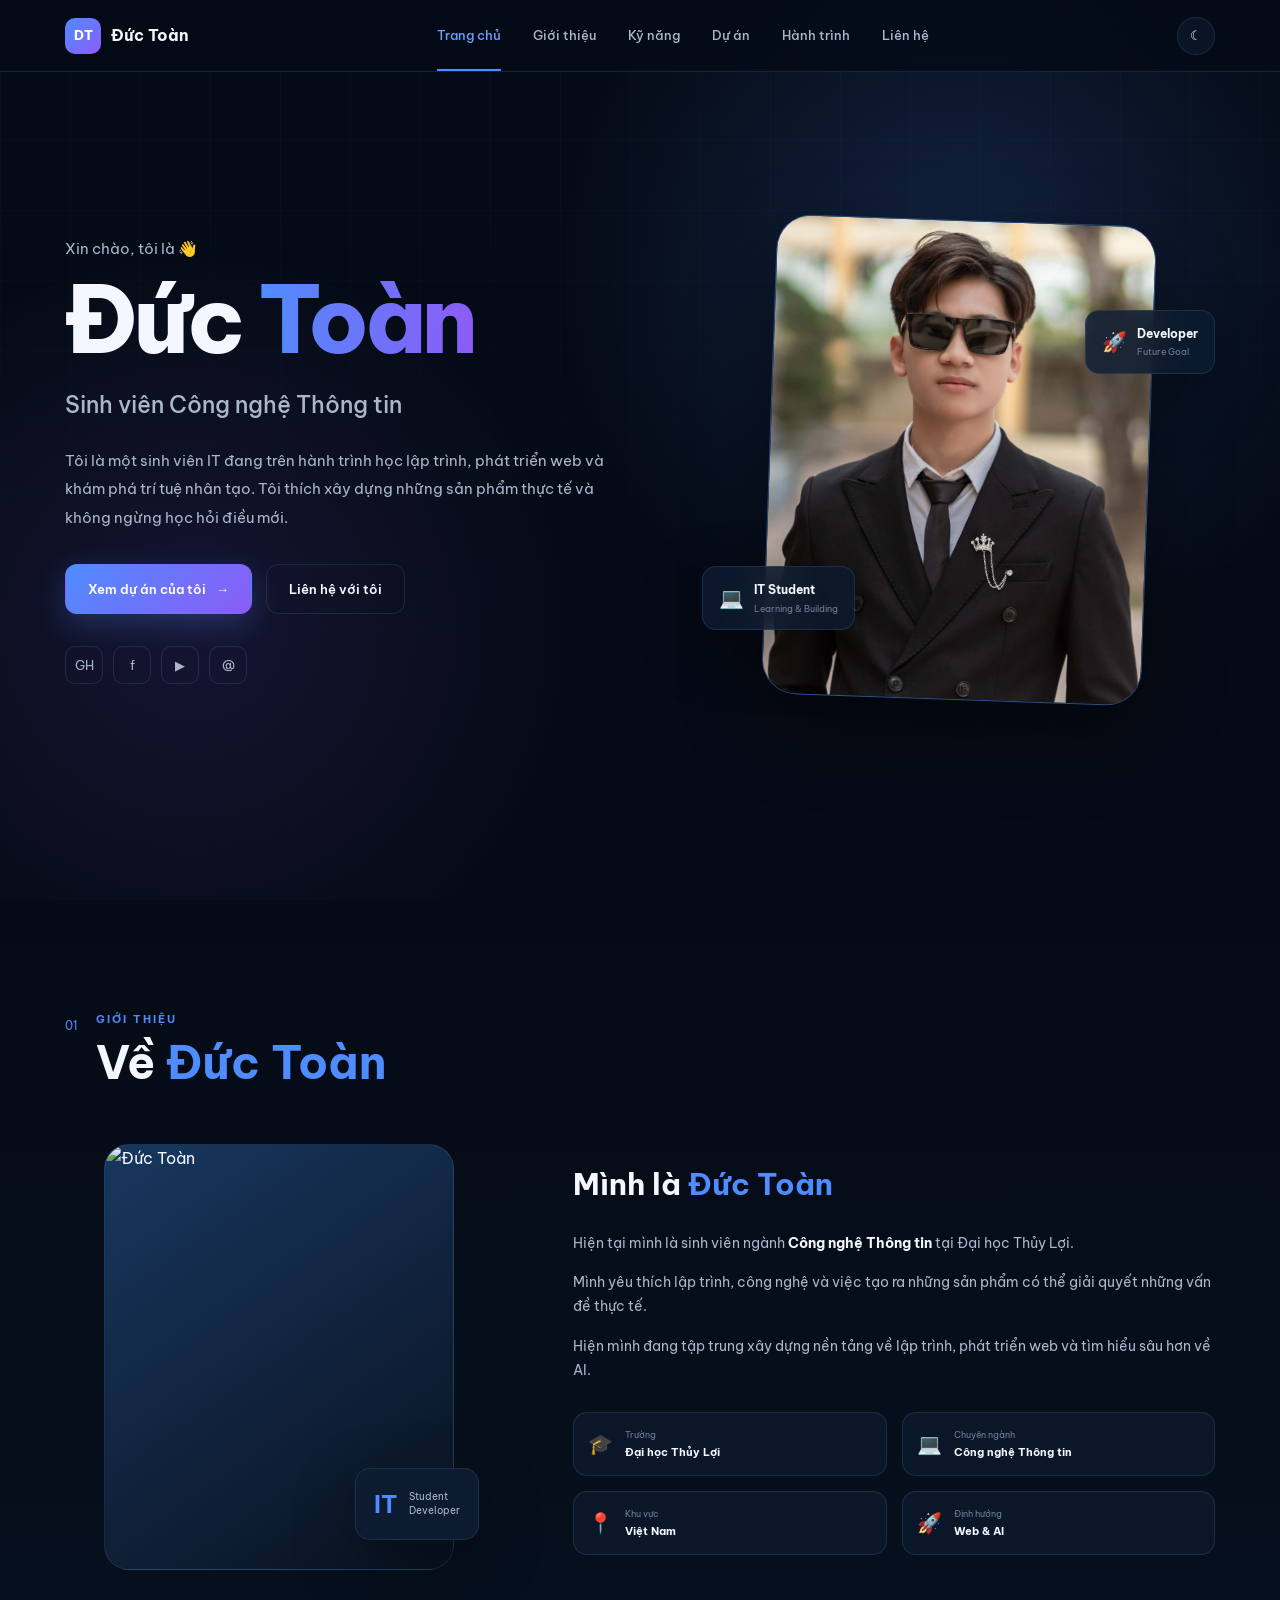
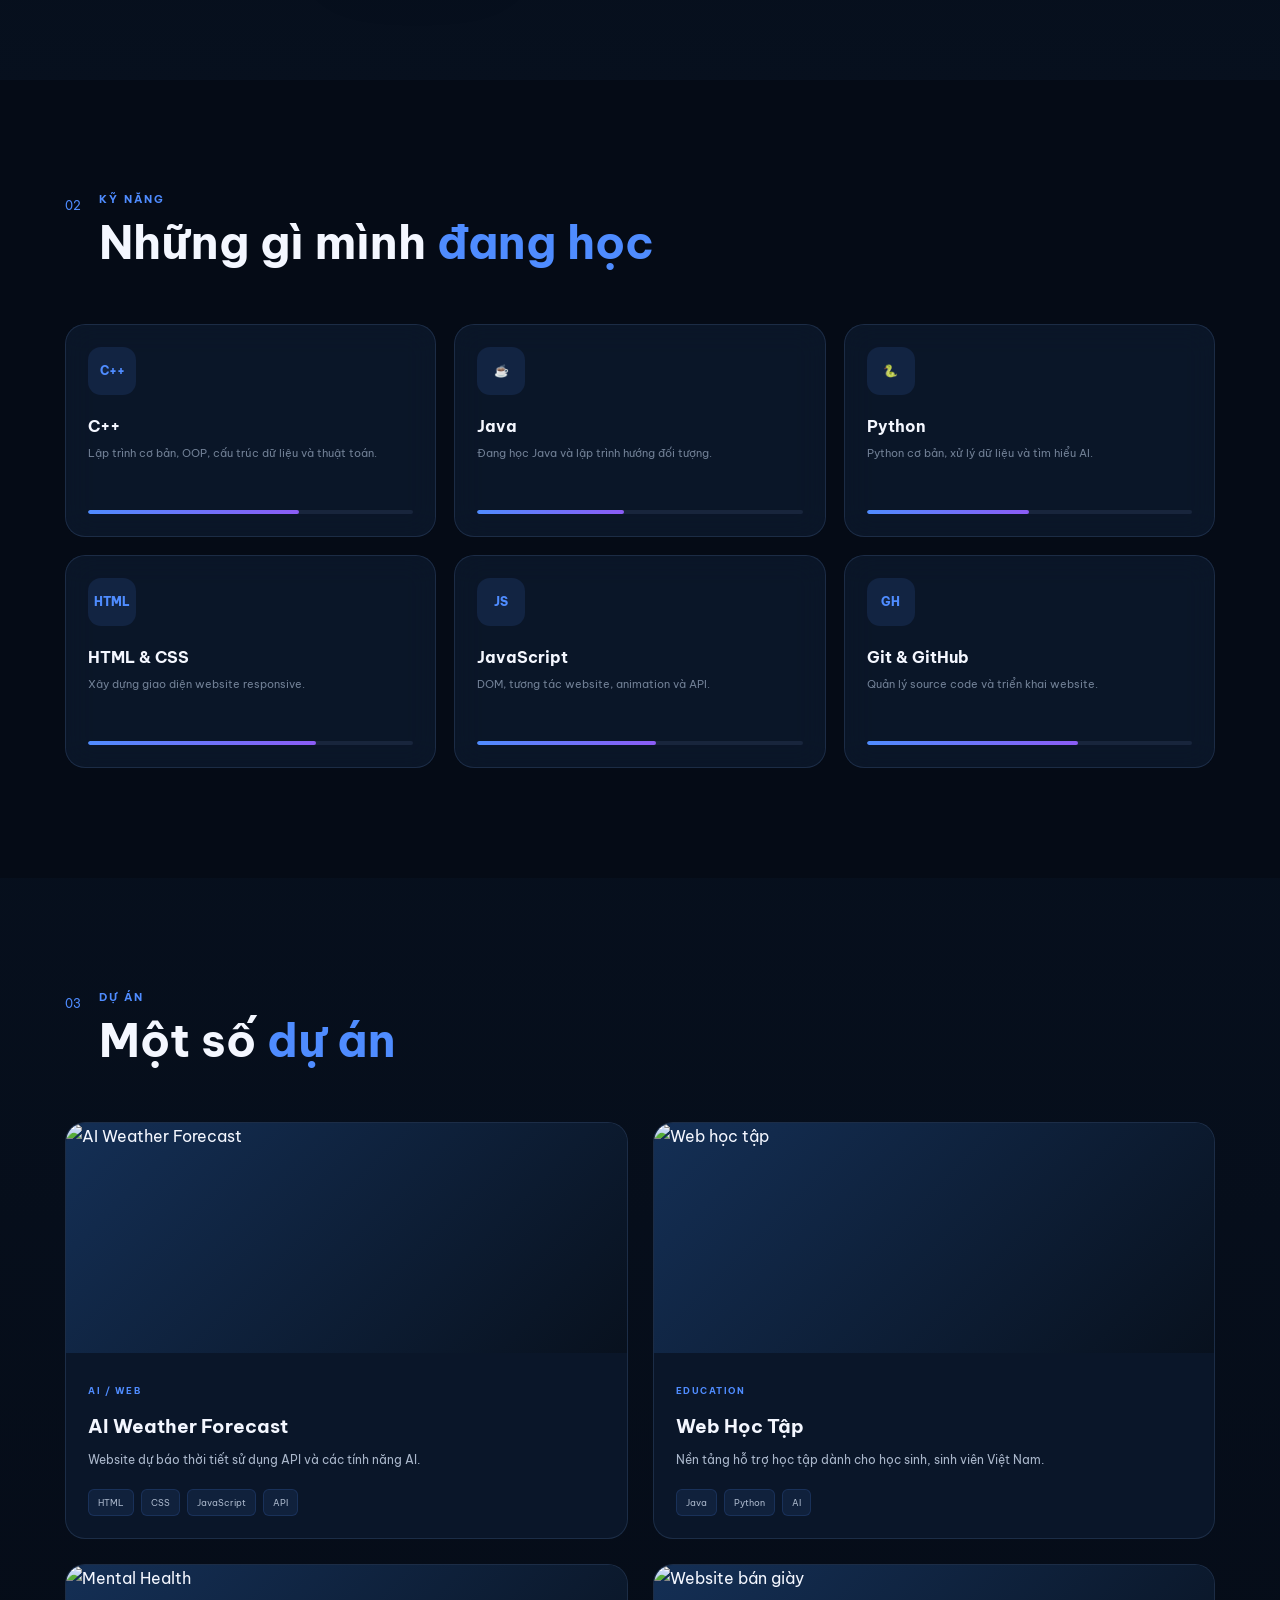
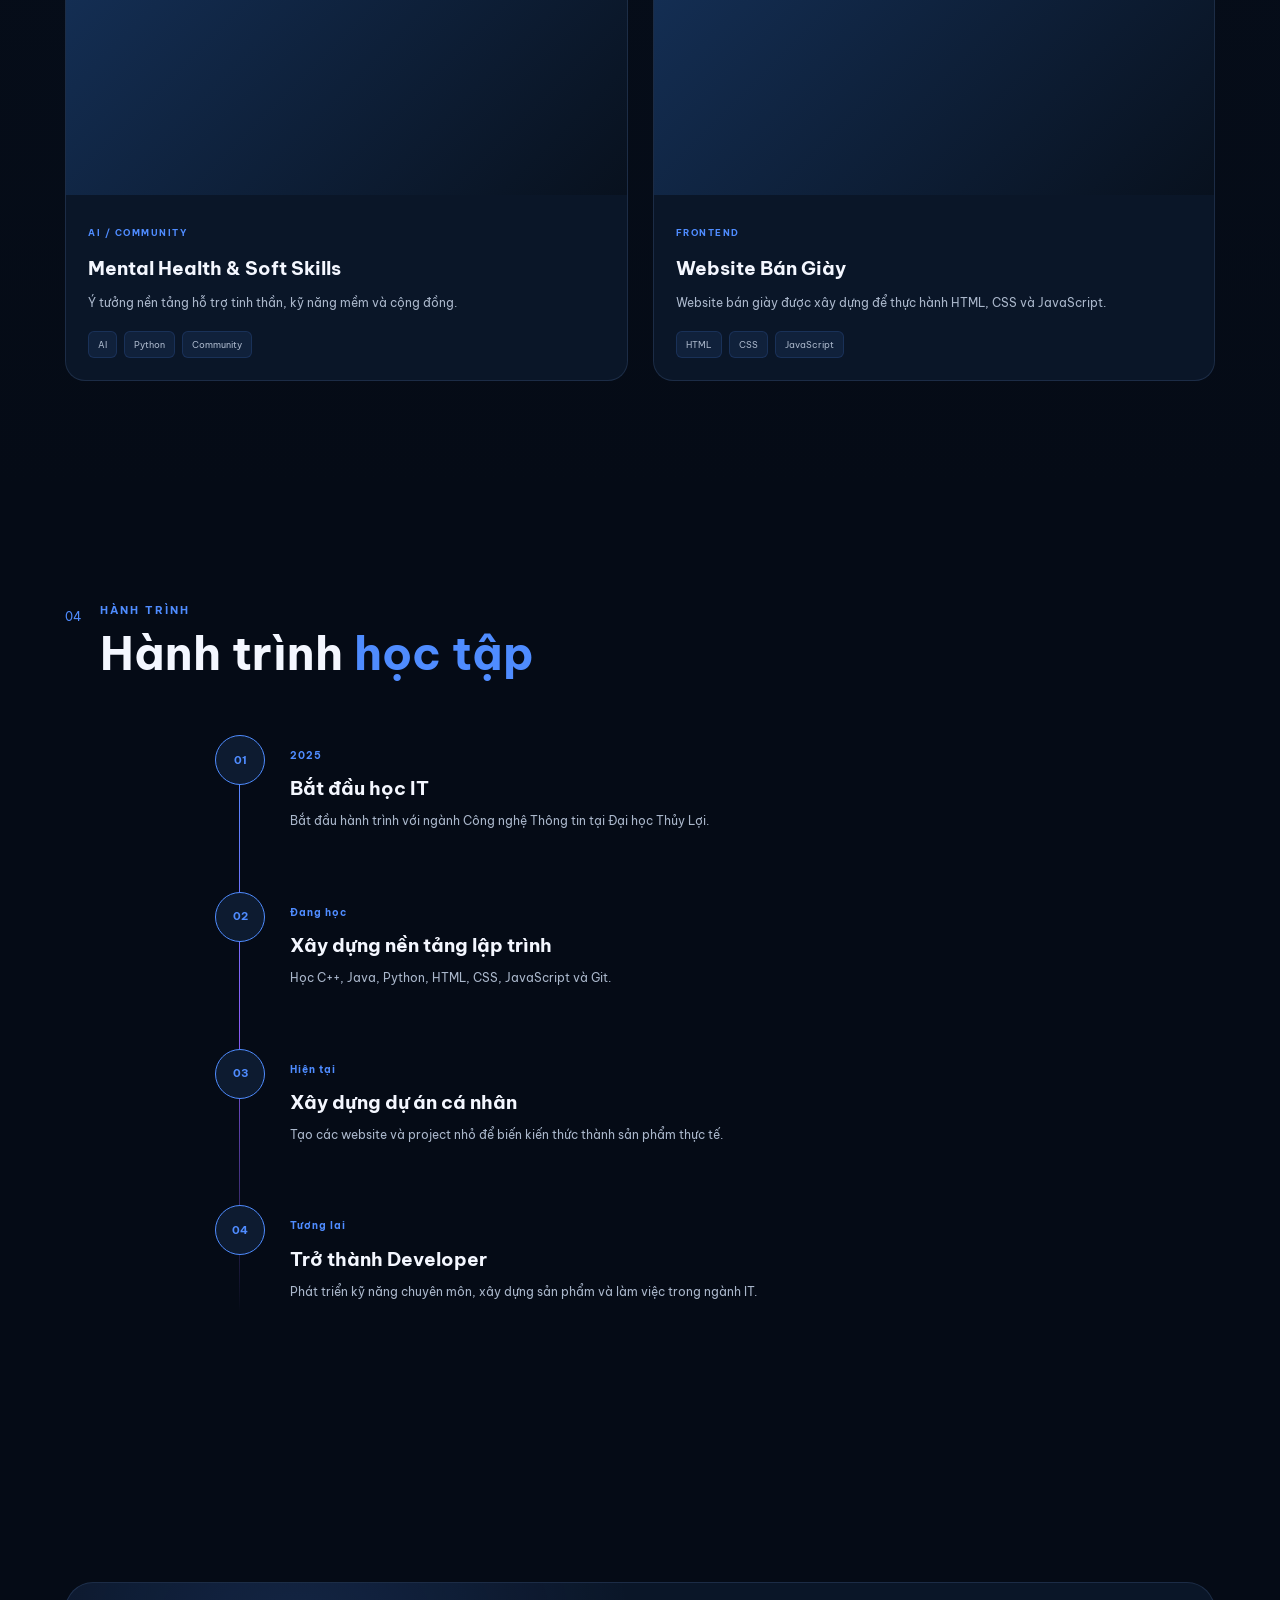
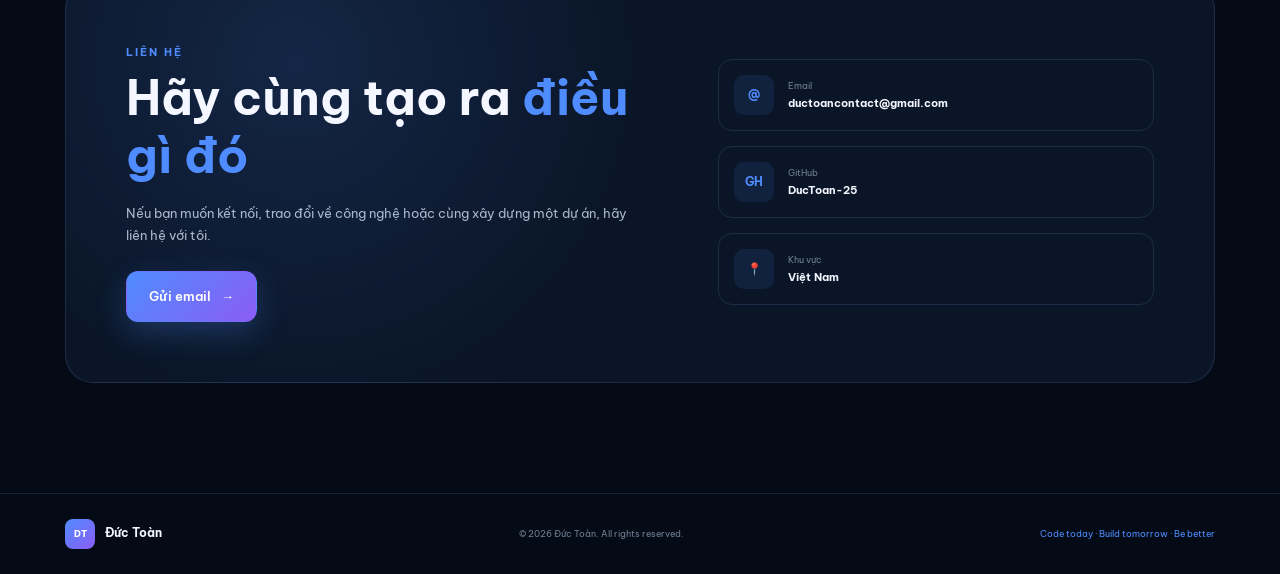
==== index.html @ 2db72a54 "Hoan thanh 2" ====
<!DOCTYPE html>
<html lang="vi">
<head>
    <meta charset="UTF-8">

    <meta name="viewport"
          content="width=device-width, initial-scale=1.0">

    <meta name="description"
          content="Portfolio cá nhân của Đức Toàn - Sinh viên Công nghệ Thông tin">

    <title>Đức Toàn</title>

    <link rel="stylesheet" href="style.css">

    <link rel="preconnect" href="https://fonts.googleapis.com">
    <link rel="preconnect" href="https://fonts.gstatic.com" crossorigin>

    <link href="https://fonts.googleapis.com/css2?family=Be+Vietnam+Pro:wght@300;400;500;600;700;800&display=swap"
          rel="stylesheet">
</head>

<body>

<!-- ================= HEADER ================= -->

<header class="header" id="header">

    <div class="container nav-container">

        <a href="#home" class="logo">
            <span class="logo-symbol">DT</span>
            <span>Đức Toàn</span>
        </a>

        <nav class="navbar" id="navbar">

            <a href="#home" class="nav-link active">
                Trang chủ
            </a>

            <a href="#about" class="nav-link">
                Giới thiệu
            </a>

            <a href="#skills" class="nav-link">
                Kỹ năng
            </a>

            <a href="#projects" class="nav-link">
                Dự án
            </a>

            <a href="#journey" class="nav-link">
                Hành trình
            </a>

            <a href="#contact" class="nav-link">
                Liên hệ
            </a>

        </nav>

        <div class="header-actions">

            <button class="theme-toggle"
                    id="themeToggle"
                    aria-label="Đổi giao diện">

                <span id="themeIcon">☾</span>

            </button>

            <button class="menu-toggle"
                    id="menuToggle"
                    aria-label="Mở menu">

                ☰

            </button>

        </div>

    </div>

</header>


<!-- ================= MAIN ================= -->

<main>


<!-- ================= HERO ================= -->

<section class="hero section" id="home">

    <div class="hero-background"></div>

    <div class="container hero-container">

        <div class="hero-content reveal">

            <p class="hero-greeting">
                Xin chào, tôi là <span>👋</span>
            </p>

            <h1>
                Đức <span>Toàn</span>
            </h1>

            <h2>
                Sinh viên Công nghệ Thông tin
            </h2>

            <p class="hero-description">
                Tôi là một sinh viên IT đang trên hành trình
                học lập trình, phát triển web và khám phá trí tuệ nhân tạo.
                Tôi thích xây dựng những sản phẩm thực tế
                và không ngừng học hỏi điều mới.
            </p>

            <div class="hero-buttons">

                <a href="#projects" class="btn btn-primary">
                    Xem dự án của tôi
                    <span>→</span>
                </a>

                <a href="#contact" class="btn btn-outline">
                    Liên hệ với tôi
                </a>

            </div>

            <div class="social-links">

                <a href="https://github.com/DucToan-25"
                   target="_blank"
                   aria-label="GitHub">
                    GH
                </a>

                <a href="#"
                   aria-label="Facebook">
                    f
                </a>

                <a href="#"
                   aria-label="YouTube">
                    ▶
                </a>

                <a href="mailto:ductoancontact@gmail.com"
                   aria-label="Email">
                    @
                </a>

            </div>

        </div>


        <!-- HERO IMAGE -->

        <div class="hero-image reveal">

            <div class="image-glow"></div>

            <div class="portrait-card">

                <!--
                    THAY ẢNH:
                    Đặt ảnh của bạn vào thư mục images
                    và đặt tên là avatar.jpg
                -->

                <img src="avatar.jpg"
                     alt="Ảnh đại diện Đức Toàn"
                     onerror="this.style.display='none'; this.parentElement.classList.add('no-image');">

                <div class="image-placeholder">
                    <span>DT</span>
                    <small>Đức Toàn</small>
                </div>

            </div>

            <div class="floating-card floating-card-one">
                <span>💻</span>
                <div>
                    <strong>IT Student</strong>
                    <small>Learning & Building</small>
                </div>
            </div>

            <div class="floating-card floating-card-two">
                <span>🚀</span>
                <div>
                    <strong>Developer</strong>
                    <small>Future Goal</small>
                </div>
            </div>

        </div>

    </div>

</section>


<!-- ================= ABOUT ================= -->

<section class="section about" id="about">

    <div class="container">

        <div class="section-heading reveal">

            <span class="section-number">01</span>

            <div>
                <p class="section-label">GIỚI THIỆU</p>
                <h2>Về <span>Đức Toàn</span></h2>
            </div>

        </div>


        <div class="about-grid">

            <div class="about-image reveal">

                <div class="about-photo">

                    <img src="images/avatar.jpg"
                         alt="Đức Toàn">

                    <div class="about-photo-placeholder">
                        DT
                    </div>

                </div>

                <div class="experience-badge">

                    <strong>IT</strong>

                    <span>
                        Student<br>
                        Developer
                    </span>

                </div>

            </div>


            <div class="about-content reveal">

                <h3>
                    Mình là <span>Đức Toàn</span>
                </h3>

                <p>
                    Hiện tại mình là sinh viên ngành
                    <strong>Công nghệ Thông tin</strong>
                    tại Đại học Thủy Lợi.
                </p>

                <p>
                    Mình yêu thích lập trình, công nghệ và
                    việc tạo ra những sản phẩm có thể giải quyết
                    những vấn đề thực tế.
                </p>

                <p>
                    Hiện mình đang tập trung xây dựng nền tảng
                    về lập trình, phát triển web và tìm hiểu
                    sâu hơn về AI.
                </p>


                <div class="about-info">

                    <div>
                        <span>🎓</span>
                        <div>
                            <small>Trường</small>
                            <strong>Đại học Thủy Lợi</strong>
                        </div>
                    </div>

                    <div>
                        <span>💻</span>
                        <div>
                            <small>Chuyên ngành</small>
                            <strong>Công nghệ Thông tin</strong>
                        </div>
                    </div>

                    <div>
                        <span>📍</span>
                        <div>
                            <small>Khu vực</small>
                            <strong>Việt Nam</strong>
                        </div>
                    </div>

                    <div>
                        <span>🚀</span>
                        <div>
                            <small>Định hướng</small>
                            <strong>Web & AI</strong>
                        </div>
                    </div>

                </div>

            </div>

        </div>

    </div>

</section>


<!-- ================= SKILLS ================= -->

<section class="section skills" id="skills">

    <div class="container">

        <div class="section-heading reveal">

            <span class="section-number">02</span>

            <div>
                <p class="section-label">KỸ NĂNG</p>
                <h2>Những gì mình <span>đang học</span></h2>
            </div>

        </div>


        <div class="skills-grid">


            <div class="skill-card reveal">

                <div class="skill-icon cpp">C++</div>

                <div>
                    <h3>C++</h3>
                    <p>
                        Lập trình cơ bản, OOP,
                        cấu trúc dữ liệu và thuật toán.
                    </p>
                </div>

                <div class="skill-level">
                    <span style="width: 65%"></span>
                </div>

            </div>


            <div class="skill-card reveal">

                <div class="skill-icon java">☕</div>

                <div>
                    <h3>Java</h3>
                    <p>
                        Đang học Java và lập trình
                        hướng đối tượng.
                    </p>
                </div>

                <div class="skill-level">
                    <span style="width: 45%"></span>
                </div>

            </div>


            <div class="skill-card reveal">

                <div class="skill-icon python">🐍</div>

                <div>
                    <h3>Python</h3>
                    <p>
                        Python cơ bản, xử lý dữ liệu
                        và tìm hiểu AI.
                    </p>
                </div>

                <div class="skill-level">
                    <span style="width: 50%"></span>
                </div>

            </div>


            <div class="skill-card reveal">

                <div class="skill-icon html">HTML</div>

                <div>
                    <h3>HTML & CSS</h3>
                    <p>
                        Xây dựng giao diện website
                        responsive.
                    </p>
                </div>

                <div class="skill-level">
                    <span style="width: 70%"></span>
                </div>

            </div>


            <div class="skill-card reveal">

                <div class="skill-icon js">JS</div>

                <div>
                    <h3>JavaScript</h3>
                    <p>
                        DOM, tương tác website,
                        animation và API.
                    </p>
                </div>

                <div class="skill-level">
                    <span style="width: 55%"></span>
                </div>

            </div>


            <div class="skill-card reveal">

                <div class="skill-icon git">GH</div>

                <div>
                    <h3>Git & GitHub</h3>
                    <p>
                        Quản lý source code và
                        triển khai website.
                    </p>
                </div>

                <div class="skill-level">
                    <span style="width: 65%"></span>
                </div>

            </div>

        </div>

    </div>

</section>


<!-- ================= PROJECTS ================= -->

<section class="section projects" id="projects">

    <div class="container">

        <div class="section-heading reveal">

            <span class="section-number">03</span>

            <div>
                <p class="section-label">DỰ ÁN</p>
                <h2>Một số <span>dự án</span></h2>
            </div>

        </div>


        <div class="projects-grid">


            <!-- PROJECT 1 -->

            <article class="project-card reveal">

                <div class="project-image">

                    <img src="images/project-weather.jpg"
                         alt="AI Weather Forecast">

                    <div class="project-overlay">
                        <a href="#" class="project-link">
                            Xem dự án →
                        </a>
                    </div>

                </div>

                <div class="project-content">

                    <span class="project-category">
                        AI / WEB
                    </span>

                    <h3>
                        AI Weather Forecast
                    </h3>

                    <p>
                        Website dự báo thời tiết sử dụng
                        API và các tính năng AI.
                    </p>

                    <div class="tags">

                        <span>HTML</span>
                        <span>CSS</span>
                        <span>JavaScript</span>
                        <span>API</span>

                    </div>

                </div>

            </article>


            <!-- PROJECT 2 -->

            <article class="project-card reveal">

                <div class="project-image">

                    <img src="images/project-ndt1.jpg"
                         alt="Web học tập">

                    <div class="project-overlay">
                        <a href="#" class="project-link">
                            Xem dự án →
                        </a>
                    </div>

                </div>

                <div class="project-content">

                    <span class="project-category">
                        EDUCATION
                    </span>

                    <h3>
                        Web Học Tập
                    </h3>

                    <p>
                        Nền tảng hỗ trợ học tập dành cho
                        học sinh, sinh viên Việt Nam.
                    </p>

                    <div class="tags">

                        <span>Java</span>
                        <span>Python</span>
                        <span>AI</span>

                    </div>

                </div>

            </article>


            <!-- PROJECT 3 -->

            <article class="project-card reveal">

                <div class="project-image">

                    <img src="images/project-ndt3.jpg"
                         alt="Mental Health">

                    <div class="project-overlay">
                        <a href="#" class="project-link">
                            Xem dự án →
                        </a>
                    </div>

                </div>

                <div class="project-content">

                    <span class="project-category">
                        AI / COMMUNITY
                    </span>

                    <h3>
                        Mental Health & Soft Skills
                    </h3>

                    <p>
                        Ý tưởng nền tảng hỗ trợ tinh thần,
                        kỹ năng mềm và cộng đồng.
                    </p>

                    <div class="tags">

                        <span>AI</span>
                        <span>Python</span>
                        <span>Community</span>

                    </div>

                </div>

            </article>


            <!-- PROJECT 4 -->

            <article class="project-card reveal">

                <div class="project-image">

                    <img src="images/project-shoes.jpg"
                         alt="Website bán giày">

                    <div class="project-overlay">
                        <a href="#" class="project-link">
                            Xem dự án →
                        </a>
                    </div>

                </div>

                <div class="project-content">

                    <span class="project-category">
                        FRONTEND
                    </span>

                    <h3>
                        Website Bán Giày
                    </h3>

                    <p>
                        Website bán giày được xây dựng
                        để thực hành HTML, CSS và JavaScript.
                    </p>

                    <div class="tags">

                        <span>HTML</span>
                        <span>CSS</span>
                        <span>JavaScript</span>

                    </div>

                </div>

            </article>

        </div>

    </div>

</section>


<!-- ================= JOURNEY ================= -->

<section class="section journey" id="journey">

    <div class="container">

        <div class="section-heading reveal">

            <span class="section-number">04</span>

            <div>
                <p class="section-label">HÀNH TRÌNH</p>
                <h2>Hành trình <span>học tập</span></h2>
            </div>

        </div>


        <div class="timeline">


            <div class="timeline-item reveal">

                <div class="timeline-dot">
                    01
                </div>

                <div class="timeline-content">

                    <span>2025</span>

                    <h3>
                        Bắt đầu học IT
                    </h3>

                    <p>
                        Bắt đầu hành trình với ngành
                        Công nghệ Thông tin tại Đại học Thủy Lợi.
                    </p>

                </div>

            </div>


            <div class="timeline-item reveal">

                <div class="timeline-dot">
                    02
                </div>

                <div class="timeline-content">

                    <span>Đang học</span>

                    <h3>
                        Xây dựng nền tảng lập trình
                    </h3>

                    <p>
                        Học C++, Java, Python,
                        HTML, CSS, JavaScript và Git.
                    </p>

                </div>

            </div>


            <div class="timeline-item reveal">

                <div class="timeline-dot">
                    03
                </div>

                <div class="timeline-content">

                    <span>Hiện tại</span>

                    <h3>
                        Xây dựng dự án cá nhân
                    </h3>

                    <p>
                        Tạo các website và project nhỏ
                        để biến kiến thức thành sản phẩm thực tế.
                    </p>

                </div>

            </div>


            <div class="timeline-item reveal">

                <div class="timeline-dot">
                    04
                </div>

                <div class="timeline-content">

                    <span>Tương lai</span>

                    <h3>
                        Trở thành Developer
                    </h3>

                    <p>
                        Phát triển kỹ năng chuyên môn,
                        xây dựng sản phẩm và làm việc trong ngành IT.
                    </p>

                </div>

            </div>

        </div>

    </div>

</section>


<!-- ================= CONTACT ================= -->

<section class="section contact" id="contact">

    <div class="container">

        <div class="contact-box reveal">

            <div class="contact-content">

                <p class="section-label">
                    LIÊN HỆ
                </p>

                <h2>
                    Hãy cùng tạo ra
                    <span>điều gì đó</span>
                </h2>

                <p>
                    Nếu bạn muốn kết nối, trao đổi về công nghệ
                    hoặc cùng xây dựng một dự án, hãy liên hệ với tôi.
                </p>

                <a href="mailto:ductoancontact@gmail.com"
                   class="btn btn-primary">

                    Gửi email
                    <span>→</span>

                </a>

            </div>


            <div class="contact-info">

                <a href="mailto:ductoancontact@gmail.com"
                   class="contact-item">

                    <span class="contact-icon">
                        @
                    </span>

                    <div>
                        <small>Email</small>
                        <strong>
                            ductoancontact@gmail.com
                        </strong>
                    </div>

                </a>


                <a href="https://github.com/DucToan-25"
                   target="_blank"
                   class="contact-item">

                    <span class="contact-icon">
                        GH
                    </span>

                    <div>
                        <small>GitHub</small>
                        <strong>
                            DucToan-25
                        </strong>
                    </div>

                </a>


                <div class="contact-item">

                    <span class="contact-icon">
                        📍
                    </span>

                    <div>
                        <small>Khu vực</small>
                        <strong>
                            Việt Nam
                        </strong>
                    </div>

                </div>

            </div>

        </div>

    </div>

</section>

</main>


<!-- ================= FOOTER ================= -->

<footer class="footer">

    <div class="container footer-container">

        <div class="footer-logo">
            <span>DT</span>
            <strong>Đức Toàn</strong>
        </div>

        <p>
            © <span id="currentYear"></span>
            Đức Toàn. All rights reserved.
        </p>

        <p class="footer-code">
            Code today · Build tomorrow · Be better
        </p>

    </div>

</footer>


<!-- BACK TO TOP -->

<button id="backToTop"
        class="back-to-top"
        aria-label="Lên đầu trang">

    ↑

</button>


<script src="main.js"></script>

</body>
</html>
---- style.css ----
/* ==================================================
   ĐỨC TOÀN PORTFOLIO
   MAIN STYLESHEET
================================================== */


/* ================= ROOT ================= */

:root {

    --bg: #050b16;
    --bg-secondary: #081221;
    --card: rgba(13, 27, 48, 0.72);
    --card-solid: #0d1b30;

    --text: #f4f7ff;
    --text-secondary: #aab7cb;
    --text-muted: #718096;

    --primary: #4f8cff;
    --primary-light: #69a0ff;
    --secondary: #8b5cf6;

    --border: rgba(120, 160, 220, 0.16);

    --shadow:
        0 20px 60px rgba(0, 0, 0, 0.35);

    --radius: 20px;

    --header-height: 72px;

    --transition: 0.3s ease;
}


/* ================= LIGHT MODE ================= */

body.light {

    --bg: #f5f8fd;
    --bg-secondary: #ffffff;

    --card: rgba(255, 255, 255, 0.82);
    --card-solid: #ffffff;

    --text: #101828;
    --text-secondary: #475467;
    --text-muted: #667085;

    --primary: #2563eb;
    --primary-light: #3b82f6;
    --secondary: #7c3aed;

    --border: rgba(15, 23, 42, 0.1);

    --shadow:
        0 20px 50px rgba(15, 23, 42, 0.1);
}


/* ================= RESET ================= */

* {
    margin: 0;
    padding: 0;
    box-sizing: border-box;
}

html {
    scroll-behavior: smooth;
}

body {

    font-family:
        "Be Vietnam Pro",
        sans-serif;

    background: var(--bg);

    color: var(--text);

    line-height: 1.7;

    overflow-x: hidden;

    transition:
        background var(--transition),
        color var(--transition);
}

a {
    color: inherit;
    text-decoration: none;
}

button {
    font-family: inherit;
}

img {
    max-width: 100%;
    display: block;
}


/* ================= CONTAINER ================= */

.container {

    width: min(1150px, calc(100% - 40px));

    margin: auto;
}


/* ================= SECTION ================= */

.section {

    padding: 110px 0;

    position: relative;
}


/* ================= HEADER ================= */

.header {

    position: fixed;

    top: 0;
    left: 0;

    width: 100%;

    height: var(--header-height);

    z-index: 1000;

    background:
        rgba(5, 11, 22, 0.78);

    backdrop-filter: blur(20px);

    border-bottom:
        1px solid var(--border);

    transition:
        background var(--transition);
}

body.light .header {

    background:
        rgba(255, 255, 255, 0.82);
}


.nav-container {

    height: 100%;

    display: flex;

    align-items: center;

    justify-content: space-between;
}


/* LOGO */

.logo {

    display: flex;

    align-items: center;

    gap: 10px;

    font-weight: 700;

    font-size: 16px;
}

.logo-symbol {

    width: 36px;
    height: 36px;

    display: grid;

    place-items: center;

    border-radius: 10px;

    background:
        linear-gradient(
            135deg,
            var(--primary),
            var(--secondary)
        );

    color: white;

    font-size: 13px;

    font-weight: 800;
}


/* NAV */

.navbar {

    display: flex;

    align-items: center;

    gap: 32px;

    height: 100%;
}

.nav-link {

    position: relative;

    height: 100%;

    display: flex;

    align-items: center;

    color: var(--text-secondary);

    font-size: 13px;

    font-weight: 500;

    transition: color var(--transition);
}

.nav-link:hover,
.nav-link.active {

    color: var(--primary-light);
}

.nav-link::after {

    content: "";

    position: absolute;

    bottom: 0;

    left: 0;

    width: 0;

    height: 2px;

    background: var(--primary);

    transition: width var(--transition);
}

.nav-link.active::after,
.nav-link:hover::after {

    width: 100%;
}


/* HEADER ACTIONS */

.header-actions {

    display: flex;

    align-items: center;

    gap: 10px;
}

.theme-toggle,
.menu-toggle {

    width: 38px;
    height: 38px;

    border: 1px solid var(--border);

    background: var(--card);

    color: var(--text);

    border-radius: 50%;

    cursor: pointer;

    display: grid;

    place-items: center;

    transition: var(--transition);
}

.theme-toggle:hover,
.menu-toggle:hover {

    border-color: var(--primary);

    transform: translateY(-2px);
}

.menu-toggle {

    display: none;

    border-radius: 10px;

    font-size: 18px;
}


/* ================= HERO ================= */

.hero {

    min-height: 100vh;

    display: flex;

    align-items: center;

    padding-top: 130px;

    overflow: hidden;
}


/* HERO BACKGROUND */

.hero-background {

    position: absolute;

    inset: 0;

    background:

        radial-gradient(
            circle at 75% 30%,
            rgba(79, 140, 255, 0.18),
            transparent 35%
        ),

        radial-gradient(
            circle at 15% 70%,
            rgba(139, 92, 246, 0.12),
            transparent 30%
        );

    pointer-events: none;
}


/* GRID EFFECT */

.hero::before {

    content: "";

    position: absolute;

    inset: 0;

    background-image:
        linear-gradient(
            rgba(100, 150, 220, 0.04) 1px,
            transparent 1px
        ),
        linear-gradient(
            90deg,
            rgba(100, 150, 220, 0.04) 1px,
            transparent 1px
        );

    background-size: 70px 70px;

    mask-image:
        linear-gradient(
            to bottom,
            black,
            transparent
        );

    pointer-events: none;
}


.hero-container {

    display: grid;

    grid-template-columns:
        1.05fr
        0.95fr;

    gap: 70px;

    align-items: center;

    position: relative;

    z-index: 2;
}


/* HERO TEXT */

.hero-greeting {

    color: var(--text-secondary);

    font-size: 15px;

    margin-bottom: 12px;
}

.hero-greeting span {

    display: inline-block;

    animation: wave 2s infinite;
}

@keyframes wave {

    0%, 100% {
        transform: rotate(0);
    }

    50% {
        transform: rotate(15deg);
    }
}


.hero h1 {

    font-size:
        clamp(60px, 8vw, 92px);

    line-height: 1;

    letter-spacing: -4px;

    margin-bottom: 20px;

    font-weight: 800;
}

.hero h1 span {

    background:
        linear-gradient(
            90deg,
            var(--primary),
            var(--secondary)
        );

    -webkit-background-clip: text;

    background-clip: text;

    color: transparent;
}


.hero h2 {

    font-size: 23px;

    font-weight: 500;

    color: var(--text-secondary);

    margin-bottom: 22px;
}

.hero-description {

    max-width: 570px;

    color: var(--text-secondary);

    font-size: 15px;

    line-height: 1.9;

    margin-bottom: 32px;
}


/* BUTTONS */

.hero-buttons {

    display: flex;

    gap: 14px;

    flex-wrap: wrap;

    margin-bottom: 32px;
}

.btn {

    display: inline-flex;

    align-items: center;

    justify-content: center;

    gap: 10px;

    padding: 13px 22px;

    border-radius: 12px;

    font-size: 13px;

    font-weight: 600;

    border: 1px solid transparent;

    cursor: pointer;

    transition: var(--transition);
}

.btn-primary {

    color: white;

    background:
        linear-gradient(
            135deg,
            var(--primary),
            var(--secondary)
        );

    box-shadow:
        0 10px 30px
        rgba(79, 140, 255, 0.25);
}

.btn-primary:hover {

    transform: translateY(-3px);

    box-shadow:
        0 15px 40px
        rgba(79, 140, 255, 0.35);
}

.btn-outline {

    border-color: var(--border);

    color: var(--text);
}

.btn-outline:hover {

    border-color: var(--primary);

    color: var(--primary);

    transform: translateY(-3px);
}


/* SOCIAL */

.social-links {

    display: flex;

    gap: 10px;
}

.social-links a {

    width: 38px;
    height: 38px;

    display: grid;

    place-items: center;

    border: 1px solid var(--border);

    border-radius: 10px;

    color: var(--text-secondary);

    font-size: 13px;

    transition: var(--transition);
}

.social-links a:hover {

    color: white;

    border-color: var(--primary);

    background: var(--primary);

    transform: translateY(-3px);
}


/* ================= HERO IMAGE ================= */

.hero-image {

    min-height: 500px;

    display: grid;

    place-items: center;

    position: relative;
}

.portrait-card {

    width: min(380px, 85%);

    height: 480px;

    border-radius: 35px;

    overflow: hidden;

    position: relative;

    border: 1px solid
        rgba(100, 160, 255, 0.35);

    background:
        linear-gradient(
            145deg,
            #122b50,
            #08111f
        );

    box-shadow:
        0 30px 80px
        rgba(0, 0, 0, 0.45);

    transform:
        rotate(2deg);

    transition:
        transform 0.5s ease;
}

.portrait-card:hover {

    transform:
        rotate(0deg)
        translateY(-8px);
}

.portrait-card img {

    width: 100%;
    height: 100%;

    object-fit: cover;
}

.image-placeholder {

    position: absolute;

    inset: 0;

    display: grid;

    place-items: center;

    align-content: center;

    gap: 8px;

    background:
        radial-gradient(
            circle,
            #183a68,
            #07101d
        );
}

.image-placeholder span {

    font-size: 90px;

    font-weight: 800;

    color: rgba(255,255,255,0.9);
}

.image-placeholder small {

    color: #aab7cb;

    font-size: 13px;
}

.portrait-card:not(.no-image)
.image-placeholder {

    display: none;
}


/* GLOW */

.image-glow {

    position: absolute;

    width: 320px;
    height: 320px;

    background:
        radial-gradient(
            circle,
            rgba(79, 140, 255, 0.3),
            transparent 70%
        );

    filter: blur(30px);
}


/* FLOATING CARDS */

.floating-card {

    position: absolute;

    display: flex;

    align-items: center;

    gap: 10px;

    padding: 13px 16px;

    background:
        rgba(13, 27, 48, 0.82);

    backdrop-filter: blur(20px);

    border: 1px solid var(--border);

    border-radius: 14px;

    box-shadow: var(--shadow);

    animation: floating 4s ease-in-out infinite;
}

.floating-card span {

    font-size: 20px;
}

.floating-card strong {

    display: block;

    font-size: 12px;
}

.floating-card small {

    display: block;

    color: var(--text-muted);

    font-size: 9px;
}

.floating-card-one {

    left: 0;

    bottom: 80px;
}

.floating-card-two {

    right: 0;

    top: 100px;

    animation-delay: -2s;
}

@keyframes floating {

    0%, 100% {
        transform: translateY(0);
    }

    50% {
        transform: translateY(-12px);
    }
}


/* ================= SECTION HEADING ================= */

.section-heading {

    display: flex;

    align-items: flex-start;

    gap: 18px;

    margin-bottom: 55px;
}

.section-number {

    font-size: 12px;

    color: var(--primary);

    padding-top: 6px;
}

.section-label {

    color: var(--primary);

    font-size: 11px;

    font-weight: 700;

    letter-spacing: 2px;

    margin-bottom: 7px;
}

.section-heading h2 {

    font-size: clamp(32px, 5vw, 46px);

    line-height: 1.15;
}

.section-heading h2 span {

    color: var(--primary);
}


/* ================= ABOUT ================= */

.about {

    background:
        linear-gradient(
            180deg,
            transparent,
            rgba(10, 25, 45, 0.35)
        );
}

.about-grid {

    display: grid;

    grid-template-columns:
        0.8fr
        1.2fr;

    gap: 80px;

    align-items: center;
}


/* ABOUT IMAGE */

.about-image {

    position: relative;

    width: min(350px, 100%);

    margin: auto;
}

.about-photo {

    aspect-ratio: 0.82;

    border-radius: 25px;

    overflow: hidden;

    border: 1px solid var(--border);

    background:
        linear-gradient(
            145deg,
            #18375f,
            #09111e
        );

    position: relative;
}

.about-photo img {

    width: 100%;
    height: 100%;

    object-fit: cover;
}

.about-photo-placeholder {

    position: absolute;

    inset: 0;

    display: grid;

    place-items: center;

    font-size: 70px;

    font-weight: 800;

    background:
        linear-gradient(
            145deg,
            #142e52,
            #07101d
        );

    color: rgba(255,255,255,.9);
}

.about-photo img + .about-photo-placeholder {

    display: none;
}


/* BADGE */

.experience-badge {

    position: absolute;

    right: -25px;

    bottom: 30px;

    display: flex;

    align-items: center;

    gap: 12px;

    padding: 15px 18px;

    border-radius: 15px;

    background: var(--card-solid);

    border: 1px solid var(--border);

    box-shadow: var(--shadow);
}

.experience-badge strong {

    font-size: 24px;

    color: var(--primary);
}

.experience-badge span {

    font-size: 10px;

    line-height: 1.4;

    color: var(--text-secondary);
}


/* ABOUT CONTENT */

.about-content h3 {

    font-size: 30px;

    margin-bottom: 22px;
}

.about-content h3 span {

    color: var(--primary);
}

.about-content > p {

    color: var(--text-secondary);

    font-size: 14px;

    margin-bottom: 16px;
}

.about-content strong {

    color: var(--text);
}


/* INFO */

.about-info {

    display: grid;

    grid-template-columns: 1fr 1fr;

    gap: 15px;

    margin-top: 30px;
}

.about-info > div {

    display: flex;

    align-items: center;

    gap: 12px;

    padding: 14px;

    border: 1px solid var(--border);

    border-radius: 14px;

    background: var(--card);
}

.about-info > div > span {

    font-size: 20px;
}

.about-info small {

    display: block;

    color: var(--text-muted);

    font-size: 9px;
}

.about-info strong {

    display: block;

    font-size: 11px;
}


/* ================= SKILLS ================= */

.skills-grid {

    display: grid;

    grid-template-columns:
        repeat(3, 1fr);

    gap: 18px;
}

.skill-card {

    padding: 22px;

    background: var(--card);

    border: 1px solid var(--border);

    border-radius: var(--radius);

    backdrop-filter: blur(15px);

    transition: var(--transition);
}

.skill-card:hover {

    transform: translateY(-6px);

    border-color:
        rgba(79, 140, 255, 0.45);

    box-shadow:
        0 15px 40px
        rgba(0,0,0,.15);
}

.skill-icon {

    width: 48px;
    height: 48px;

    display: grid;

    place-items: center;

    border-radius: 13px;

    background:
        rgba(79, 140, 255, 0.12);

    color: var(--primary);

    font-weight: 800;

    font-size: 12px;

    margin-bottom: 18px;
}

.skill-card h3 {

    font-size: 16px;

    margin-bottom: 5px;
}

.skill-card p {

    color: var(--text-muted);

    font-size: 11px;

    line-height: 1.6;

    min-height: 45px;
}

.skill-level {

    width: 100%;

    height: 4px;

    margin-top: 20px;

    background:
        rgba(120,150,200,.12);

    border-radius: 10px;

    overflow: hidden;
}

.skill-level span {

    display: block;

    height: 100%;

    background:
        linear-gradient(
            90deg,
            var(--primary),
            var(--secondary)
        );

    border-radius: inherit;
}


/* ================= PROJECTS ================= */

.projects {

    background:
        linear-gradient(
            180deg,
            rgba(10,25,45,.3),
            transparent
        );
}

.projects-grid {

    display: grid;

    grid-template-columns:
        repeat(2, 1fr);

    gap: 25px;
}

.project-card {

    background: var(--card);

    border: 1px solid var(--border);

    border-radius: var(--radius);

    overflow: hidden;

    transition: var(--transition);
}

.project-card:hover {

    transform: translateY(-7px);

    border-color:
        rgba(79,140,255,.45);

    box-shadow: var(--shadow);
}

.project-image {

    height: 230px;

    position: relative;

    overflow: hidden;

    background:
        linear-gradient(
            135deg,
            #142f55,
            #08111e
        );
}

.project-image img {

    width: 100%;
    height: 100%;

    object-fit: cover;

    transition:
        transform .5s ease;
}

.project-card:hover
.project-image img {

    transform: scale(1.06);
}

.project-overlay {

    position: absolute;

    inset: 0;

    display: flex;

    align-items: flex-end;

    padding: 20px;

    background:
        linear-gradient(
            transparent,
            rgba(0,0,0,.75)
        );

    opacity: 0;

    transition: var(--transition);
}

.project-card:hover
.project-overlay {

    opacity: 1;
}

.project-link {

    color: white;

    font-size: 12px;

    font-weight: 600;
}

.project-content {

    padding: 22px;
}

.project-category {

    color: var(--primary);

    font-size: 9px;

    font-weight: 700;

    letter-spacing: 1.5px;
}

.project-content h3 {

    font-size: 19px;

    margin: 8px 0;
}

.project-content p {

    color: var(--text-secondary);

    font-size: 12px;

    line-height: 1.7;

    margin-bottom: 18px;
}

.tags {

    display: flex;

    flex-wrap: wrap;

    gap: 7px;
}

.tags span {

    padding: 5px 9px;

    background:
        rgba(79,140,255,.09);

    border:
        1px solid rgba(79,140,255,.15);

    border-radius: 6px;

    color: var(--text-secondary);

    font-size: 9px;
}


/* ================= TIMELINE ================= */

.timeline {

    max-width: 850px;

    margin: auto;

    position: relative;
}

.timeline::before {

    content: "";

    position: absolute;

    left: 24px;

    top: 10px;

    bottom: 10px;

    width: 1px;

    background:
        linear-gradient(
            var(--primary),
            var(--secondary),
            transparent
        );
}

.timeline-item {

    position: relative;

    display: grid;

    grid-template-columns: 50px 1fr;

    gap: 25px;

    margin-bottom: 40px;
}

.timeline-dot {

    width: 50px;
    height: 50px;

    display: grid;

    place-items: center;

    border-radius: 50%;

    background: var(--card-solid);

    border:
        1px solid var(--primary);

    color: var(--primary);

    font-size: 11px;

    font-weight: 700;

    position: relative;

    z-index: 2;
}

.timeline-content {

    padding: 5px 0 20px;
}

.timeline-content > span {

    color: var(--primary);

    font-size: 10px;

    font-weight: 700;

    letter-spacing: 1px;
}

.timeline-content h3 {

    font-size: 19px;

    margin: 5px 0 7px;
}

.timeline-content p {

    color: var(--text-secondary);

    font-size: 12px;

    max-width: 650px;
}


/* ================= CONTACT ================= */

.contact-box {

    display: grid;

    grid-template-columns:
        1.1fr
        .9fr;

    gap: 60px;

    padding: 60px;

    border-radius: 28px;

    border: 1px solid var(--border);

    background:
        radial-gradient(
            circle at 20% 20%,
            rgba(79,140,255,.14),
            transparent 35%
        ),
        var(--card);
}

.contact-content h2 {

    font-size:
        clamp(32px, 5vw, 48px);

    line-height: 1.2;

    margin-bottom: 18px;
}

.contact-content h2 span {

    color: var(--primary);
}

.contact-content > p:not(.section-label) {

    color: var(--text-secondary);

    font-size: 13px;

    max-width: 520px;

    margin-bottom: 25px;
}

.contact-info {

    display: flex;

    flex-direction: column;

    justify-content: center;

    gap: 15px;
}

.contact-item {

    display: flex;

    align-items: center;

    gap: 14px;

    padding: 15px;

    border-radius: 14px;

    border: 1px solid var(--border);

    transition: var(--transition);
}

.contact-item:hover {

    border-color: var(--primary);

    transform: translateX(5px);
}

.contact-icon {

    width: 40px;
    height: 40px;

    display: grid;

    place-items: center;

    border-radius: 10px;

    background:
        rgba(79,140,255,.1);

    color: var(--primary);

    font-size: 12px;

    font-weight: 700;
}

.contact-item small {

    display: block;

    color: var(--text-muted);

    font-size: 9px;
}

.contact-item strong {

    display: block;

    font-size: 11px;
}


/* ================= FOOTER ================= */

.footer {

    border-top: 1px solid var(--border);

    padding: 25px 0;
}

.footer-container {

    display: flex;

    align-items: center;

    justify-content: space-between;

    gap: 20px;
}

.footer-logo {

    display: flex;

    align-items: center;

    gap: 10px;

    font-size: 12px;
}

.footer-logo span {

    width: 30px;
    height: 30px;

    display: grid;

    place-items: center;

    border-radius: 8px;

    background:
        linear-gradient(
            135deg,
            var(--primary),
            var(--secondary)
        );

    color: white;

    font-size: 9px;

    font-weight: 800;
}

.footer-container p {

    color: var(--text-muted);

    font-size: 9px;
}

.footer-code {

    color: var(--primary) !important;
}


/* ================= BACK TO TOP ================= */

.back-to-top {

    position: fixed;

    right: 25px;

    bottom: 25px;

    width: 42px;
    height: 42px;

    border-radius: 50%;

    border: 1px solid var(--border);

    background: var(--card-solid);

    color: var(--primary);

    cursor: pointer;

    opacity: 0;

    visibility: hidden;

    transform: translateY(10px);

    transition: var(--transition);

    z-index: 100;
}

.back-to-top.show {

    opacity: 1;

    visibility: visible;

    transform: translateY(0);
}

.back-to-top:hover {

    background: var(--primary);

    color: white;
}


/* ================= SCROLL ANIMATION ================= */

.reveal {

    opacity: 0;

    transform: translateY(30px);

    transition:
        opacity .8s ease,
        transform .8s ease;
}

.reveal.visible {

    opacity: 1;

    transform: translateY(0);
}


/* ================= RESPONSIVE ================= */

@media (max-width: 900px) {

    .navbar {

        gap: 18px;
    }

    .hero-container {

        grid-template-columns: 1fr;

        text-align: center;

        gap: 50px;
    }

    .hero-description {

        margin-left: auto;
        margin-right: auto;
    }

    .hero-buttons,
    .social-links {

        justify-content: center;
    }

    .hero-image {

        min-height: 450px;
    }

    .about-grid {

        grid-template-columns: 1fr;

        gap: 50px;
    }

    .about-content {

        text-align: center;
    }

    .about-info {

        text-align: left;
    }

    .skills-grid {

        grid-template-columns:
            repeat(2, 1fr);
    }

    .contact-box {

        grid-template-columns: 1fr;

        gap: 40px;
    }
}


@media (max-width: 700px) {

    .container {

        width: min(
            100% - 28px,
            1150px
        );
    }

    .section {

        padding: 80px 0;
    }


    /* MOBILE NAV */

    .navbar {

        position: fixed;

        top: var(--header-height);

        left: 14px;
        right: 14px;

        height: auto;

        padding: 15px;

        flex-direction: column;

        align-items: stretch;

        gap: 5px;

        background:
            rgba(8,18,34,.96);

        backdrop-filter: blur(20px);

        border:
            1px solid var(--border);

        border-radius: 15px;

        transform:
            translateY(-20px);

        opacity: 0;

        visibility: hidden;

        transition: var(--transition);
    }

    body.light .navbar {

        background:
            rgba(255,255,255,.96);
    }

    .navbar.open {

        transform: translateY(0);

        opacity: 1;

        visibility: visible;
    }

    .nav-link {

        height: 45px;

        padding: 0 15px;

        border-radius: 8px;
    }

    .nav-link::after {

        display: none;
    }

    .nav-link.active {

        background:
            rgba(79,140,255,.1);
    }

    .menu-toggle {

        display: grid;
    }


    /* HERO */

    .hero {

        padding-top: 120px;
    }

    .hero h1 {

        font-size: 55px;

        letter-spacing: -3px;
    }

    .hero h2 {

        font-size: 18px;
    }

    .hero-description {

        font-size: 13px;
    }

    .portrait-card {

        height: 400px;
    }

    .floating-card-one {

        left: 5px;
    }

    .floating-card-two {

        right: 5px;
    }


    /* ABOUT */

    .about-info {

        grid-template-columns: 1fr;
    }


    /* SKILLS */

    .skills-grid {

        grid-template-columns: 1fr;
    }


    /* PROJECTS */

    .projects-grid {

        grid-template-columns: 1fr;
    }

    .project-image {

        height: 210px;
    }


    /* CONTACT */

    .contact-box {

        padding: 30px 22px;
    }


    /* FOOTER */

    .footer-container {

        flex-direction: column;

        text-align: center;
    }

}


/* SMALL PHONE */

@media (max-width: 400px) {

    .hero h1 {

        font-size: 48px;
    }

    .portrait-card {

        height: 350px;
    }

    .floating-card {

        transform: scale(.85);
    }

}
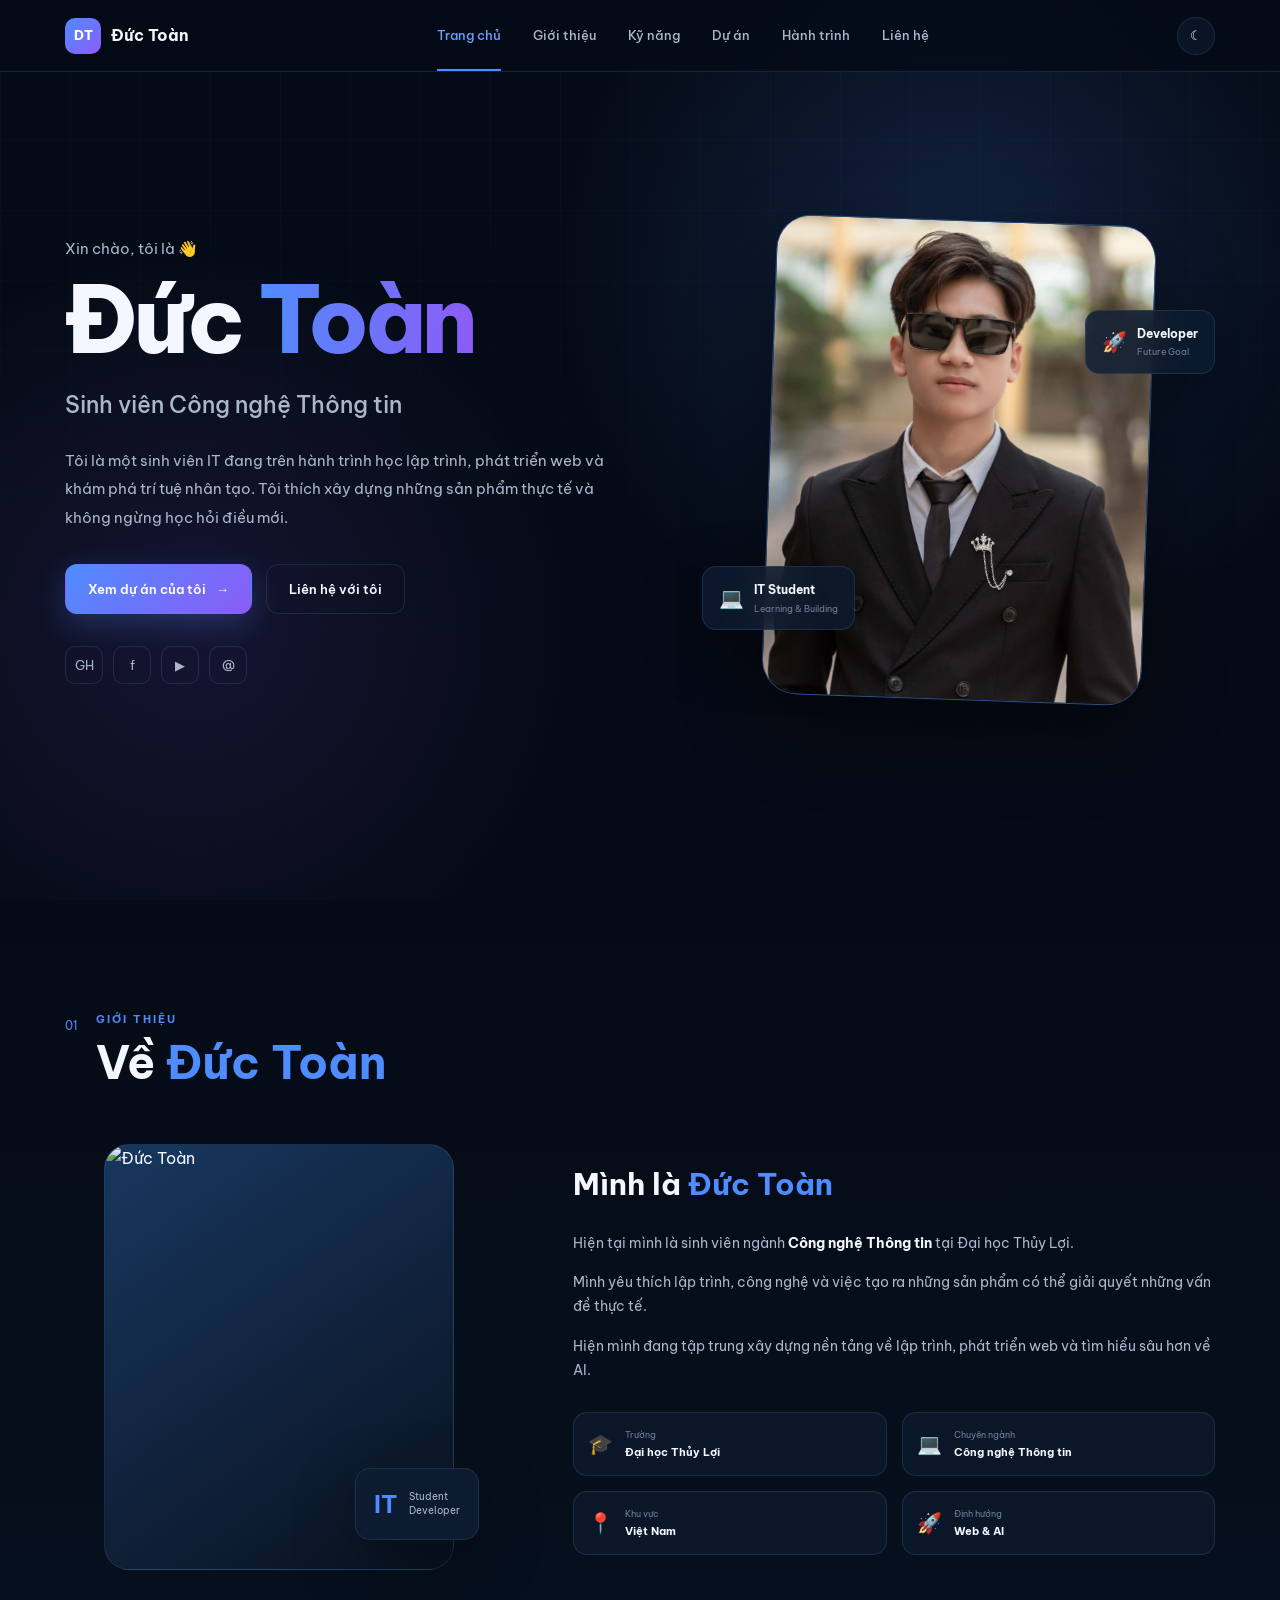
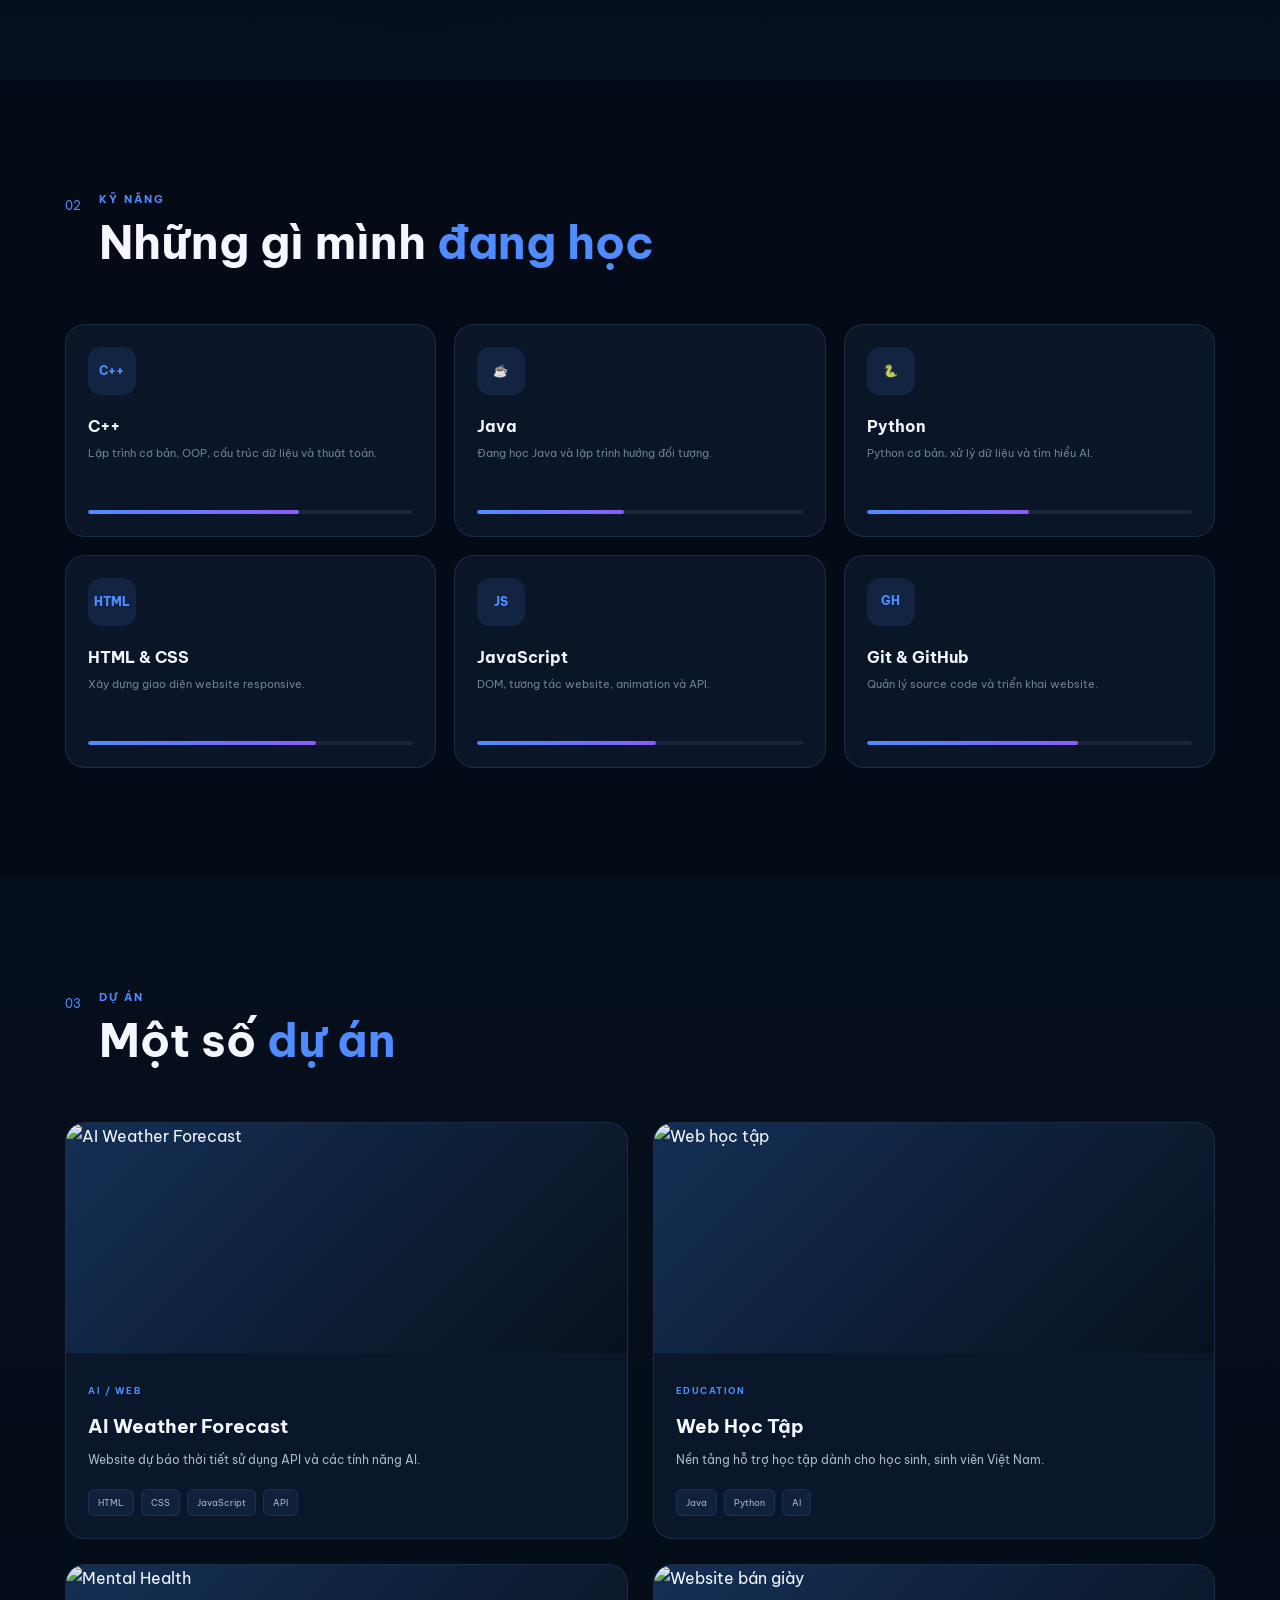
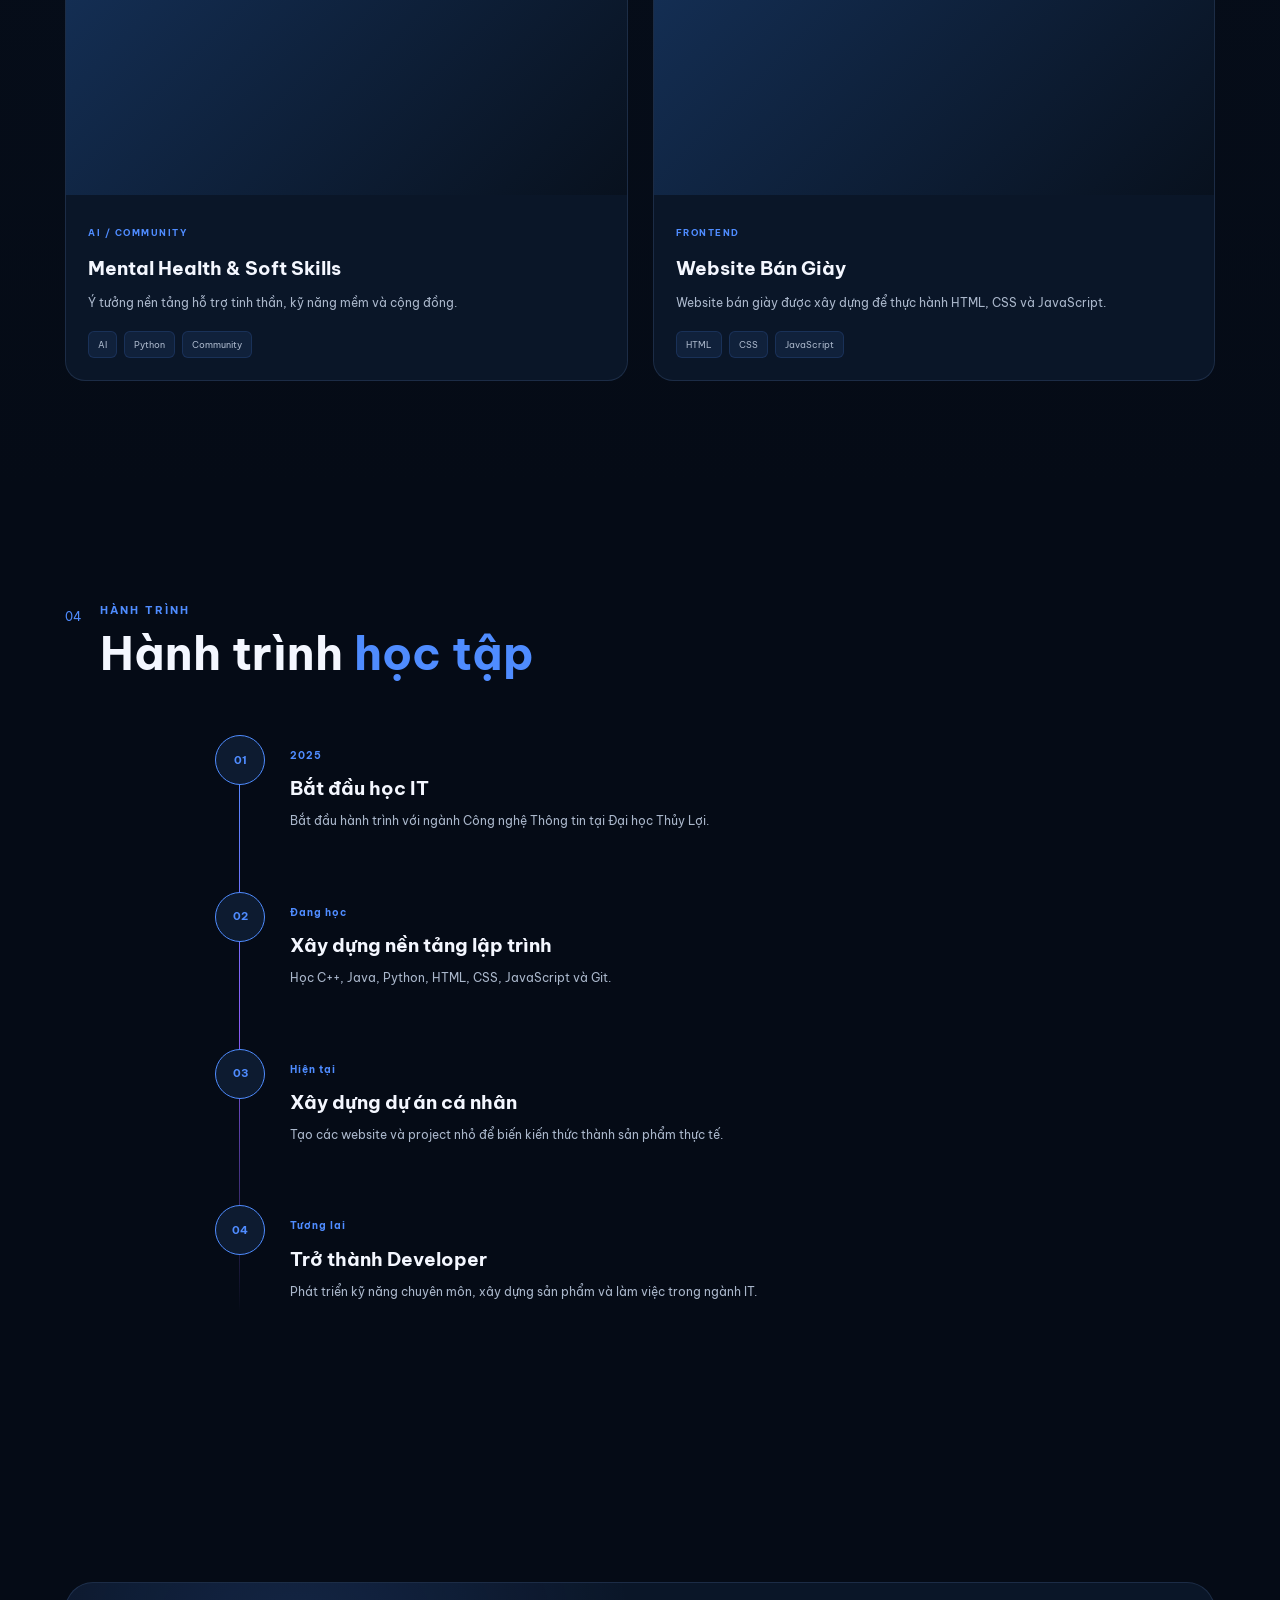
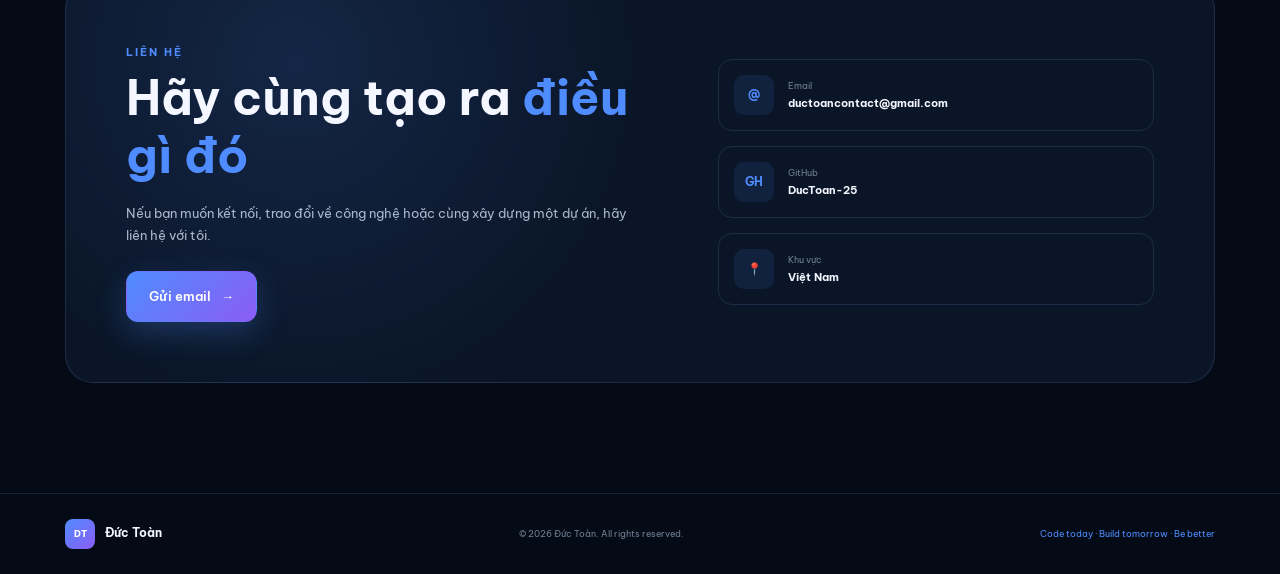
==== commit ca433940: "hoan thanh 3" ====
--- a/index.html
+++ b/index.html
@@ -498,9 +498,7 @@
                          alt="AI Weather Forecast">
 
                     <div class="project-overlay">
-                        <a href="#" class="project-link">
-                            Xem dự án →
-                        </a>
+                        <a href="project-status.html">Xem dự án</a>
                     </div>
 
                 </div>
@@ -544,9 +542,7 @@
                          alt="Web học tập">
 
                     <div class="project-overlay">
-                        <a href="#" class="project-link">
-                            Xem dự án →
-                        </a>
+                        <a href="project-status.html">Xem dự án</a>
                     </div>
 
                 </div>
@@ -589,9 +585,7 @@
                          alt="Mental Health">
 
                     <div class="project-overlay">
-                        <a href="#" class="project-link">
-                            Xem dự án →
-                        </a>
+                        <a href="project-status.html">Xem dự án</a>
                     </div>
 
                 </div>
@@ -634,9 +628,7 @@
                          alt="Website bán giày">
 
                     <div class="project-overlay">
-                        <a href="#" class="project-link">
-                            Xem dự án →
-                        </a>
+                        <a href="project-status.html">Xem dự án</a>
                     </div>
 
                 </div>
--- a/style.css
+++ b/style.css
@@ -2036,4 +2036,157 @@
         transform: scale(.85);
     }
 
+}
+
+/* =========================
+   PROJECT STATUS PAGE
+========================= */
+
+.status-page {
+    min-height: 100vh;
+    display: flex;
+    align-items: center;
+    justify-content: center;
+    padding: 40px 20px;
+    background:
+        radial-gradient(circle at 20% 20%, rgba(99, 102, 241, 0.18), transparent 35%),
+        radial-gradient(circle at 80% 80%, rgba(168, 85, 247, 0.16), transparent 35%),
+        var(--bg);
+}
+
+.status-container {
+    width: 100%;
+    max-width: 650px;
+    text-align: center;
+}
+
+.status-icon {
+    width: 90px;
+    height: 90px;
+    margin: 0 auto 25px;
+
+    display: flex;
+    align-items: center;
+    justify-content: center;
+
+    font-size: 42px;
+
+    border: 1px solid rgba(255,255,255,0.12);
+    border-radius: 28px;
+
+    background: rgba(255,255,255,0.06);
+    backdrop-filter: blur(15px);
+
+    box-shadow: 0 20px 60px rgba(0,0,0,0.25);
+}
+
+.status-label {
+    margin-bottom: 12px;
+
+    font-size: 13px;
+    font-weight: 700;
+    letter-spacing: 3px;
+
+    opacity: 0.6;
+}
+
+.status-container h1 {
+    margin: 0;
+
+    font-size: clamp(42px, 7vw, 72px);
+    line-height: 1.05;
+    letter-spacing: -2px;
+}
+
+.status-container h1 span {
+    background: linear-gradient(90deg, #6366f1, #a855f7);
+    -webkit-background-clip: text;
+    -webkit-text-fill-color: transparent;
+}
+
+.status-description {
+    max-width: 560px;
+    margin: 25px auto 30px;
+
+    font-size: 16px;
+    line-height: 1.8;
+
+    opacity: 0.7;
+}
+
+.status-card {
+    display: flex;
+    align-items: center;
+    gap: 15px;
+
+    max-width: 430px;
+    margin: 0 auto 30px;
+
+    padding: 18px 22px;
+
+    text-align: left;
+
+    border: 1px solid rgba(255,255,255,0.1);
+    border-radius: 18px;
+
+    background: rgba(255,255,255,0.05);
+    backdrop-filter: blur(15px);
+}
+
+.status-card p {
+    margin: 4px 0 0;
+    font-size: 13px;
+    opacity: 0.55;
+}
+
+.status-dot {
+    width: 11px;
+    height: 11px;
+
+    flex-shrink: 0;
+
+    border-radius: 50%;
+
+    background: #f59e0b;
+
+    box-shadow: 0 0 15px rgba(245,158,11,0.7);
+}
+
+.back-button {
+    display: inline-flex;
+    align-items: center;
+    justify-content: center;
+
+    padding: 14px 25px;
+
+    border-radius: 12px;
+
+    background: linear-gradient(135deg, #6366f1, #8b5cf6);
+
+    color: white;
+    text-decoration: none;
+    font-weight: 700;
+
+    transition: 0.25s ease;
+}
+
+.back-button:hover {
+    transform: translateY(-3px);
+    box-shadow: 0 15px 35px rgba(99,102,241,0.3);
+}
+
+.home-link {
+    display: block;
+
+    margin-top: 18px;
+
+    color: inherit;
+    text-decoration: none;
+
+    font-size: 14px;
+    opacity: 0.55;
+}
+
+.home-link:hover {
+    opacity: 1;
 }
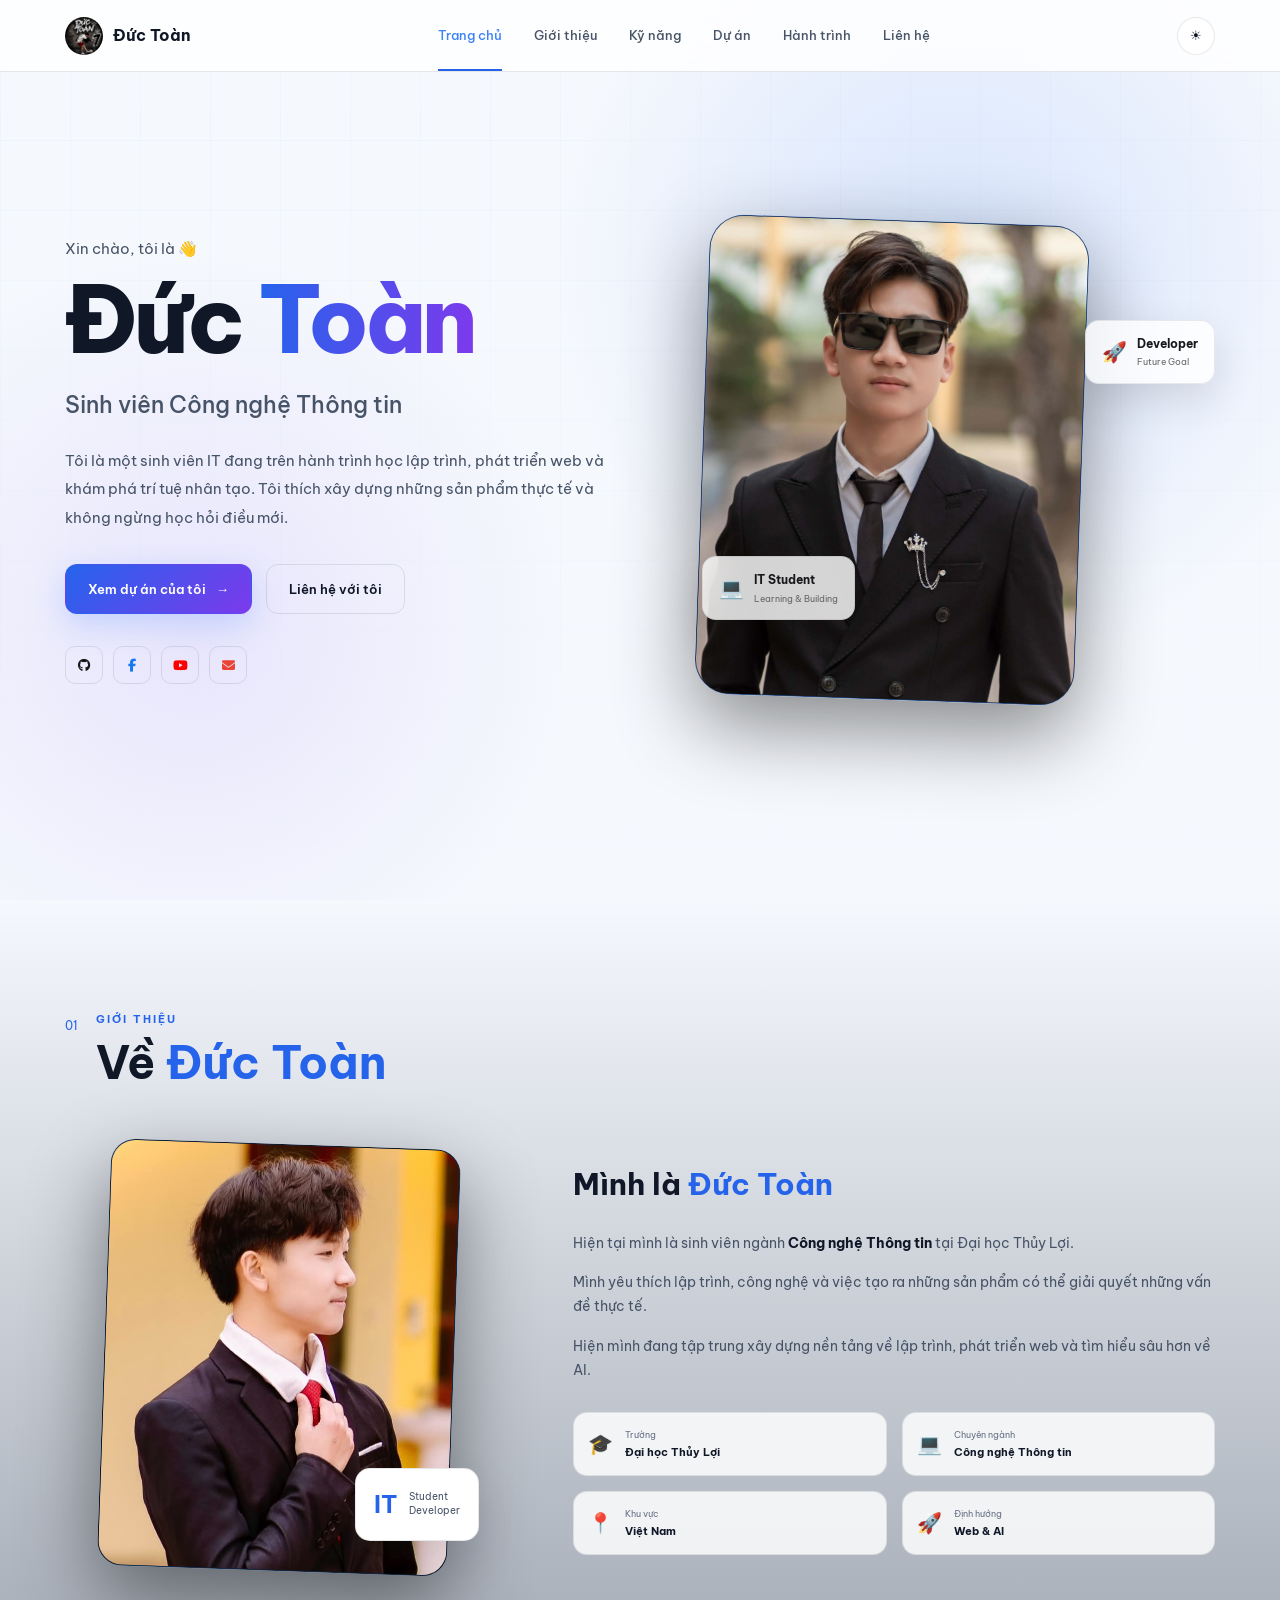
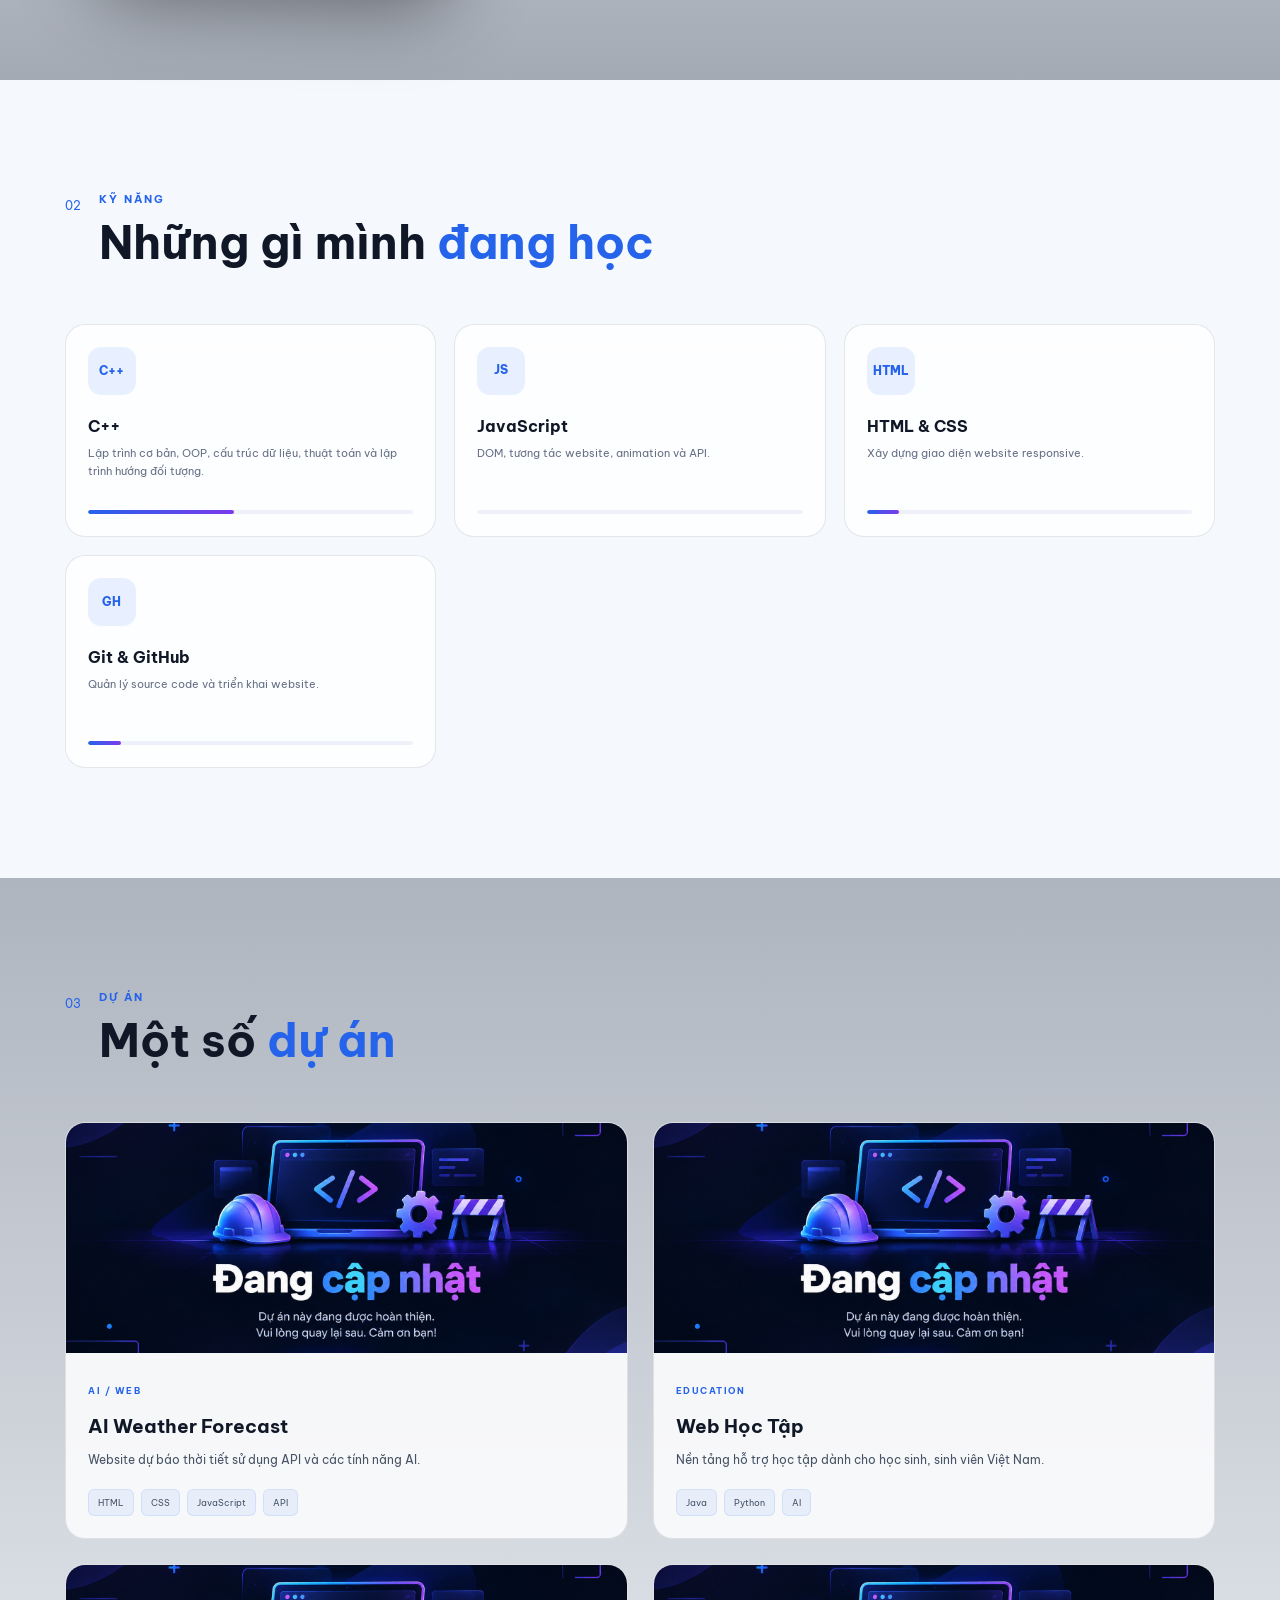
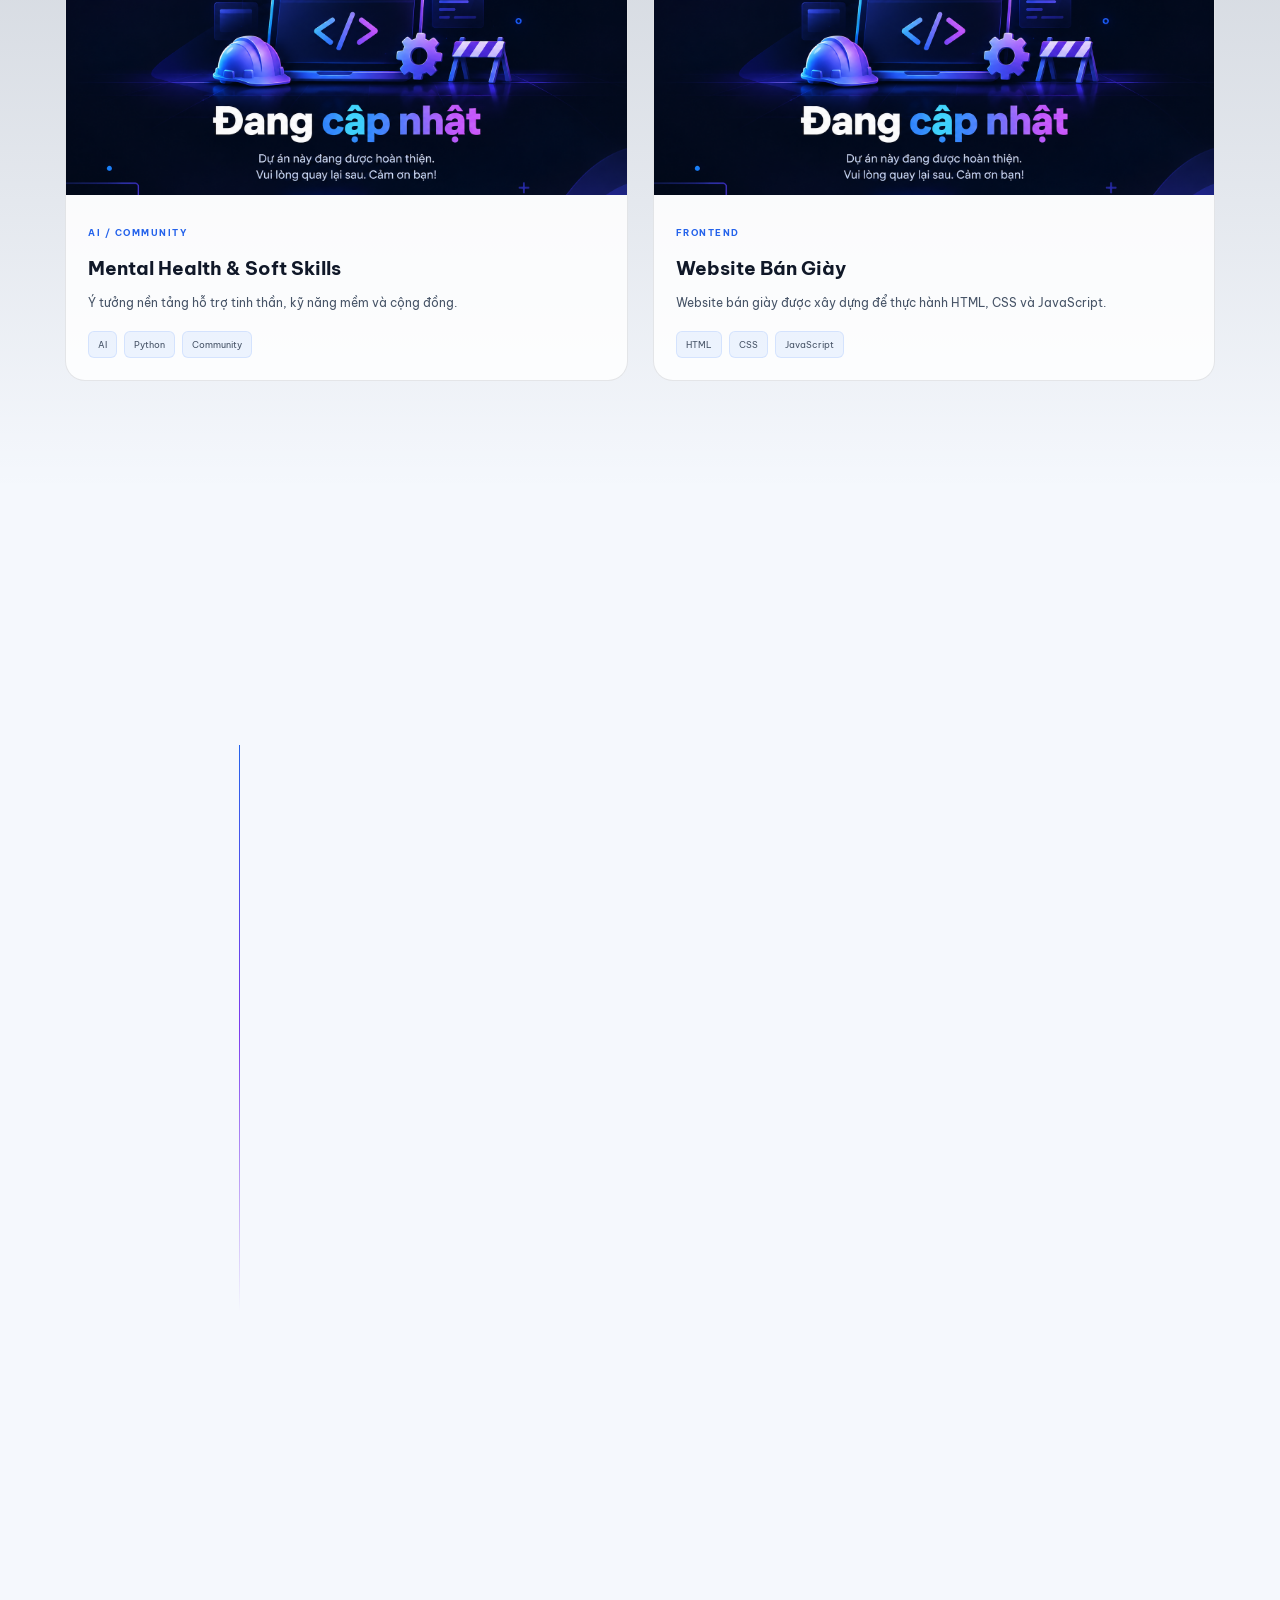
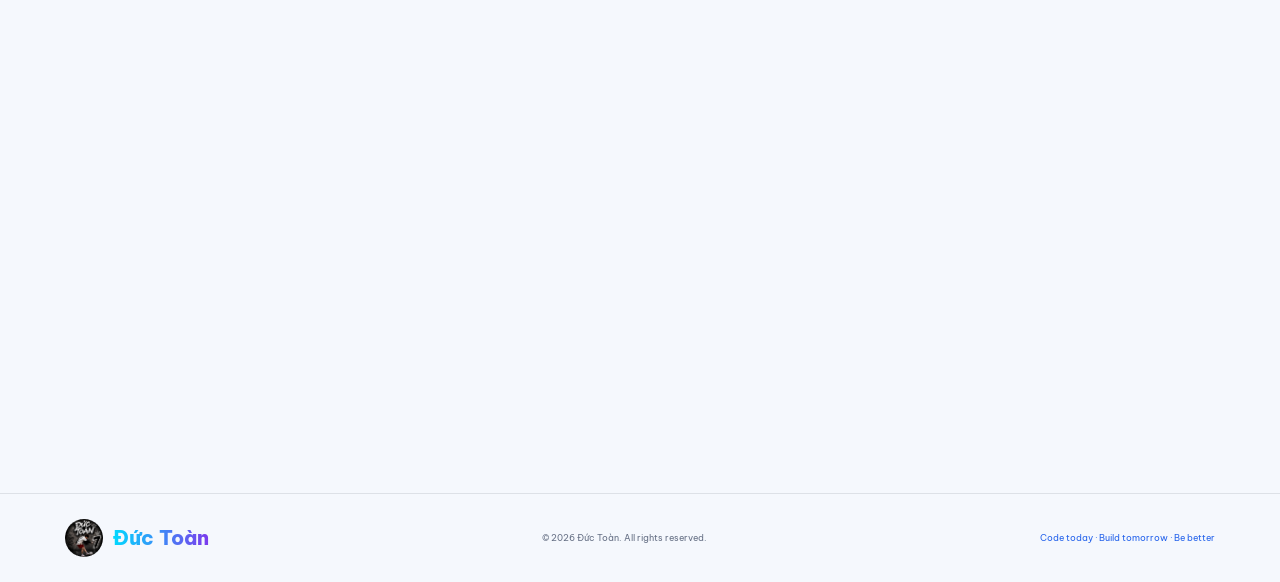
==== commit 4537a1a2: "sua nhieu code" ====
--- a/index.html
+++ b/index.html
@@ -12,7 +12,8 @@
     <title>Đức Toàn</title>
 
     <link rel="stylesheet" href="style.css">
-
+    <link rel="stylesheet"
+      href="https://cdnjs.cloudflare.com/ajax/libs/font-awesome/6.5.2/css/all.min.css">
     <link rel="preconnect" href="https://fonts.googleapis.com">
     <link rel="preconnect" href="https://fonts.gstatic.com" crossorigin>
 
@@ -29,7 +30,7 @@
     <div class="container nav-container">
 
         <a href="#home" class="logo">
-            <span class="logo-symbol">DT</span>
+            <img src="logo.jpg" alt="Logo Đức Toàn">
             <span>Đức Toàn</span>
         </a>
 
@@ -136,24 +137,22 @@
             <div class="social-links">
 
                 <a href="https://github.com/DucToan-25"
-                   target="_blank"
-                   aria-label="GitHub">
-                    GH
+                    target="_blank" aria-label="GitHub">
+                    <i class="fa-brands fa-github"></i>
                 </a>
 
-                <a href="#"
-                   aria-label="Facebook">
-                    f
+                <a href="https://www.facebook.com/toan07nd?locale=vi_VN"
+                    target="_blank" aria-label="Facebook">
+                    <i class="fa-brands fa-facebook-f"></i>
                 </a>
 
-                <a href="#"
-                   aria-label="YouTube">
-                    ▶
+                <a href="https://www.youtube.com/@nd.t07"
+                    target="_blank" aria-label="YouTube">
+                    <i class="fa-brands fa-youtube"></i>
                 </a>
 
-                <a href="mailto:ductoancontact@gmail.com"
-                   aria-label="Email">
-                    @
+                <a href="email.html" aria-label="Email">
+                    <i class="fa-solid fa-envelope"></i>
                 </a>
 
             </div>
@@ -231,29 +230,32 @@
 
             <div class="about-image reveal">
 
-                <div class="about-photo">
-
-                    <img src="images/avatar.jpg"
-                         alt="Đức Toàn">
-
-                    <div class="about-photo-placeholder">
-                        DT
-                    </div>
-
-                </div>
-
-                <div class="experience-badge">
-
-                    <strong>IT</strong>
-
-                    <span>
-                        Student<br>
-                        Developer
-                    </span>
-
-                </div>
-
-            </div>
+    <div class="about-photo">
+
+        <img src="avatar1.jpg" alt="Đức Toàn">
+
+        <div class="about-photo-placeholder">
+            DT
+        </div>
+
+    </div>
+
+    <div class="experience-badge-float">
+
+        <div class="experience-badge">
+
+            <strong>IT</strong>
+
+            <span>
+                Student<br>
+                Developer
+            </span>
+
+        </div>
+
+    </div>
+
+</div>
 
 
             <div class="about-content reveal">
@@ -355,26 +357,8 @@
                     <h3>C++</h3>
                     <p>
                         Lập trình cơ bản, OOP,
-                        cấu trúc dữ liệu và thuật toán.
-                    </p>
-                </div>
-
-                <div class="skill-level">
-                    <span style="width: 65%"></span>
-                </div>
-
-            </div>
-
-
-            <div class="skill-card reveal">
-
-                <div class="skill-icon java">☕</div>
-
-                <div>
-                    <h3>Java</h3>
-                    <p>
-                        Đang học Java và lập trình
-                        hướng đối tượng.
+                        cấu trúc dữ liệu, thuật toán và
+                        lập trình hướng đối tượng.
                     </p>
                 </div>
 
@@ -384,25 +368,23 @@
 
             </div>
 
-
             <div class="skill-card reveal">
 
-                <div class="skill-icon python">🐍</div>
+                <div class="skill-icon js">JS</div>
 
                 <div>
-                    <h3>Python</h3>
-                    <p>
-                        Python cơ bản, xử lý dữ liệu
-                        và tìm hiểu AI.
+                    <h3>JavaScript</h3>
+                    <p>
+                        DOM, tương tác website,
+                        animation và API.
                     </p>
                 </div>
 
                 <div class="skill-level">
-                    <span style="width: 50%"></span>
-                </div>
-
-            </div>
-
+                    <span style="width: 0%"></span>
+                </div>
+
+            </div>
 
             <div class="skill-card reveal">
 
@@ -417,30 +399,10 @@
                 </div>
 
                 <div class="skill-level">
-                    <span style="width: 70%"></span>
-                </div>
-
-            </div>
-
-
-            <div class="skill-card reveal">
-
-                <div class="skill-icon js">JS</div>
-
-                <div>
-                    <h3>JavaScript</h3>
-                    <p>
-                        DOM, tương tác website,
-                        animation và API.
-                    </p>
-                </div>
-
-                <div class="skill-level">
-                    <span style="width: 55%"></span>
-                </div>
-
-            </div>
-
+                    <span style="width: 10%"></span>
+                </div>
+
+            </div>
 
             <div class="skill-card reveal">
 
@@ -455,7 +417,7 @@
                 </div>
 
                 <div class="skill-level">
-                    <span style="width: 65%"></span>
+                    <span style="width: 10%"></span>
                 </div>
 
             </div>
@@ -490,17 +452,12 @@
 
             <!-- PROJECT 1 -->
 
-            <article class="project-card reveal">
+            <a href="project-status.html" class="project-card reveal">
 
                 <div class="project-image">
 
-                    <img src="images/project-weather.jpg"
+                    <img src="project.jpg"
                          alt="AI Weather Forecast">
-
-                    <div class="project-overlay">
-                        <a href="project-status.html">Xem dự án</a>
-                    </div>
-
                 </div>
 
                 <div class="project-content">
@@ -529,22 +486,17 @@
 
                 </div>
 
-            </article>
+            </a>
 
 
             <!-- PROJECT 2 -->
 
-            <article class="project-card reveal">
+            <a href="project-status.html" class="project-card reveal">
 
                 <div class="project-image">
 
-                    <img src="images/project-ndt1.jpg"
+                    <img src="project.jpg"
                          alt="Web học tập">
-
-                    <div class="project-overlay">
-                        <a href="project-status.html">Xem dự án</a>
-                    </div>
-
                 </div>
 
                 <div class="project-content">
@@ -572,22 +524,17 @@
 
                 </div>
 
-            </article>
+            </a>
 
 
             <!-- PROJECT 3 -->
 
-            <article class="project-card reveal">
+            <a href="project-status.html" class="project-card reveal">
 
                 <div class="project-image">
 
-                    <img src="images/project-ndt3.jpg"
+                    <img src="project.jpg"
                          alt="Mental Health">
-
-                    <div class="project-overlay">
-                        <a href="project-status.html">Xem dự án</a>
-                    </div>
-
                 </div>
 
                 <div class="project-content">
@@ -615,22 +562,17 @@
 
                 </div>
 
-            </article>
+            </a>
 
 
             <!-- PROJECT 4 -->
 
-            <article class="project-card reveal">
+            <a href="project-status.html" class="project-card reveal">
 
                 <div class="project-image">
 
-                    <img src="images/project-shoes.jpg"
+                    <img src="project.jpg"
                          alt="Website bán giày">
-
-                    <div class="project-overlay">
-                        <a href="project-status.html">Xem dự án</a>
-                    </div>
-
                 </div>
 
                 <div class="project-content">
@@ -658,7 +600,7 @@
 
                 </div>
 
-            </article>
+            </a>
 
         </div>
 
@@ -814,12 +756,9 @@
                     hoặc cùng xây dựng một dự án, hãy liên hệ với tôi.
                 </p>
 
-                <a href="mailto:ductoancontact@gmail.com"
-                   class="btn btn-primary">
-
+                <a href="email.html" class="btn btn-primary">
                     Gửi email
-                    <span>→</span>
-
+                    <i class="fa-solid fa-envelope"></i>
                 </a>
 
             </div>
@@ -830,14 +769,12 @@
                 <a href="mailto:ductoancontact@gmail.com"
                    class="contact-item">
 
-                    <span class="contact-icon">
-                        @
-                    </span>
+                    <i class="fa-solid fa-envelope"></i>
 
                     <div>
                         <small>Email</small>
                         <strong>
-                            ductoancontact@gmail.com
+                            ndt03012007@gmail.com
                         </strong>
                     </div>
 
@@ -848,9 +785,7 @@
                    target="_blank"
                    class="contact-item">
 
-                    <span class="contact-icon">
-                        GH
-                    </span>
+                    <i class="fa-brands fa-github"></i>
 
                     <div>
                         <small>GitHub</small>
@@ -895,7 +830,9 @@
     <div class="container footer-container">
 
         <div class="footer-logo">
-            <span>DT</span>
+            <a href="#home" class="logo">
+                <img src="logo.jpg" alt="Logo Đức Toàn">
+            </a>
             <strong>Đức Toàn</strong>
         </div>
 
--- a/style.css
+++ b/style.css
@@ -508,6 +508,57 @@
 }
 
 
+/* GRID EFFECT */
+
+.hero::before {
+
+    content: "";
+
+    position: absolute;
+
+    inset: 0;
+
+    background-image:
+        linear-gradient(
+            rgba(100, 150, 220, 0.04) 1px,
+            transparent 1px
+        ),
+        linear-gradient(
+            90deg,
+            rgba(100, 150, 220, 0.04) 1px,
+            transparent 1px
+        );
+
+    background-size: 70px 70px;
+
+    mask-image:
+        linear-gradient(
+            to bottom,
+            black,
+            transparent
+        );
+
+    pointer-events: none;
+}
+
+
+.hero-container {
+
+    display: grid;
+
+    grid-template-columns:
+        1.05fr
+        0.95fr;
+
+    gap: 70px;
+
+    align-items: center;
+
+    position: relative;
+
+    z-index: 2;
+}
+
 /* BUTTONS */
 
 .hero-buttons {
@@ -631,28 +682,18 @@
 
 /* ================= HERO IMAGE ================= */
 
-.hero-image {
-
-    min-height: 500px;
-
-    display: grid;
-
-    place-items: center;
+
+/* ---------- AVATAR 1: HERO ---------- */
+
+.portrait-card {
+
+    width: min(380px, 85%);
+    height: 480px;
 
     position: relative;
-}
-
-.portrait-card {
-
-    width: min(380px, 85%);
-
-    height: 480px;
+    overflow: hidden;
 
     border-radius: 35px;
-
-    overflow: hidden;
-
-    position: relative;
 
     border: 1px solid
         rgba(100, 160, 255, 0.35);
@@ -668,27 +709,163 @@
         0 30px 80px
         rgba(0, 0, 0, 0.45);
 
-    transform:
-        rotate(2deg);
+    /* Nghiêng nhẹ khi bình thường */
+    transform: rotate(2deg);
 
     transition:
-        transform 0.5s ease;
-}
-
-.portrait-card:hover {
-
-    transform:
-        rotate(0deg)
-        translateY(-8px);
-}
-
-.portrait-card img {
+        transform 0.5s ease,
+        box-shadow 0.5s ease;
+}
+
+
+/* ---------- AVATAR 2: ABOUT ---------- */
+
+.about-photo {
+
+    position: relative;
+    overflow: hidden;
+
+    border-radius: 35px;
+
+    border: 1px solid
+        rgba(100, 160, 255, 0.35);
+
+    background:
+        linear-gradient(
+            145deg,
+            #122b50,
+            #08111f
+        );
+
+    box-shadow:
+        0 30px 80px
+        rgba(0, 0, 0, 0.45);
+
+    /* Nghiêng nhẹ */
+    transform: rotate(2deg);
+
+    transition:
+        transform 0.5s ease,
+        box-shadow 0.5s ease;
+}
+
+
+/* =====================================================
+   VIỀN NEON
+   ===================================================== */
+
+.portrait-card::before,
+.about-photo::before {
+
+    content: "";
+
+    position: absolute;
+
+    inset: -2px;
+
+    background:
+        linear-gradient(
+            120deg,
+            transparent,
+            #00d9ff,
+            #7c3aed,
+            transparent
+        );
+
+    opacity: 0;
+
+    transition:
+        opacity 0.4s ease;
+
+    z-index: 0;
+}
+
+
+/* =====================================================
+   ẢNH
+   ===================================================== */
+
+.portrait-card img,
+.about-photo img {
+
+    position: relative;
+
+    z-index: 1;
 
     width: 100%;
     height: 100%;
 
     object-fit: cover;
-}
+
+    display: block;
+
+    transition:
+        transform 0.5s ease,
+        filter 0.5s ease;
+}
+
+
+/* =====================================================
+   HOVER - KHUNG
+   ===================================================== */
+
+.portrait-card:hover,
+.about-photo:hover {
+
+    /*
+       Từ rotate(2deg)
+       → nghiêng sang chiều ngược lại
+       → đồng thời nâng lên
+    */
+
+    transform:
+        rotate(-2deg)
+        translateY(-10px)
+        scale(1.02);
+
+    box-shadow:
+
+        0 0 25px
+        rgba(0, 217, 255, 0.45),
+
+        0 0 60px
+        rgba(124, 58, 237, 0.35),
+
+        0 25px 70px
+        rgba(0, 0, 0, 0.35);
+}
+
+
+/* =====================================================
+   HOVER - VIỀN NEON
+   ===================================================== */
+
+.portrait-card:hover::before,
+.about-photo:hover::before {
+
+    opacity: 1;
+}
+
+
+/* =====================================================
+   HOVER - ẢNH
+   ===================================================== */
+
+.portrait-card:hover img,
+.about-photo:hover img {
+
+    transform:
+        scale(1.08);
+
+    filter:
+        brightness(1.08)
+        saturate(1.12);
+}
+
+
+/* =====================================================
+   PLACEHOLDER AVATAR HERO
+   ===================================================== */
 
 .image-placeholder {
 
@@ -710,7 +887,10 @@
             #183a68,
             #07101d
         );
-}
+
+    z-index: 0;
+}
+
 
 .image-placeholder span {
 
@@ -718,15 +898,21 @@
 
     font-weight: 800;
 
-    color: rgba(255,255,255,0.9);
-}
+    color:
+        rgba(255,255,255,0.9);
+}
+
 
 .image-placeholder small {
 
-    color: #aab7cb;
+    color:
+        #aab7cb;
 
     font-size: 13px;
 }
+
+
+/* Nếu có ảnh thì ẩn placeholder */
 
 .portrait-card:not(.no-image)
 .image-placeholder {
@@ -735,7 +921,9 @@
 }
 
 
-/* GLOW */
+/* =====================================================
+   GLOW PHÍA SAU AVATAR
+   ===================================================== */
 
 .image-glow {
 
@@ -754,6 +942,25 @@
     filter: blur(30px);
 }
 
+/* GLOW */
+
+.image-glow {
+
+    position: absolute;
+
+    width: 320px;
+    height: 320px;
+
+    background:
+        radial-gradient(
+            circle,
+            rgba(79, 140, 255, 0.3),
+            transparent 70%
+        );
+
+    filter: blur(30px);
+}
+
 
 /* FLOATING CARDS */
 
@@ -975,20 +1182,23 @@
 }
 
 
-/* BADGE */
+/* ================= EXPERIENCE BADGE ================= */
+
+.experience-badge-float {
+    position: absolute;
+    right: -25px;
+    bottom: 30px;
+
+    animation: experienceBadgeFloat 3.5s ease-in-out infinite;
+    will-change: transform;
+}
+
+
+/* BOX */
 
 .experience-badge {
-
-    position: absolute;
-
-    right: -25px;
-
-    bottom: 30px;
-
     display: flex;
-
     align-items: center;
-
     gap: 12px;
 
     padding: 15px 18px;
@@ -1002,20 +1212,40 @@
     box-shadow: var(--shadow);
 }
 
+
+/* IT */
+
 .experience-badge strong {
-
     font-size: 24px;
-
     color: var(--primary);
 }
 
+
+/* STUDENT / DEVELOPER */
+
 .experience-badge span {
-
     font-size: 10px;
-
     line-height: 1.4;
-
     color: var(--text-secondary);
+}
+
+
+/* ================= FLOAT ================= */
+
+@keyframes experienceBadgeFloat {
+
+    0% {
+        transform: translateY(0);
+    }
+
+    50% {
+        transform: translateY(-15px);
+    }
+
+    100% {
+        transform: translateY(0);
+    }
+
 }
 
 
@@ -1314,7 +1544,13 @@
     transition: var(--transition);
 }
 
-.project-card:hover
+.project-card{
+    display: block;
+    color: inherit;
+    text-decoration: none;
+    cursor: pointer;
+}
+
 .project-overlay {
 
     opacity: 1;
@@ -2043,15 +2279,39 @@
 ========================= */
 
 .status-page {
+    position: relative;
     min-height: 100vh;
+
     display: flex;
     align-items: center;
     justify-content: center;
+
     padding: 40px 20px;
-    background:
-        radial-gradient(circle at 20% 20%, rgba(99, 102, 241, 0.18), transparent 35%),
-        radial-gradient(circle at 80% 80%, rgba(168, 85, 247, 0.16), transparent 35%),
-        var(--bg);
+
+    background-image: url("project-nen.jpg");
+    background-size: cover;
+    background-position: center;
+    background-repeat: no-repeat;
+}
+
+/* Lớp làm mờ ảnh */
+.status-page::before {
+    content: "";
+    position: absolute;
+    inset: 0;
+
+    background: rgba(5, 8, 25, 0.45);
+
+    backdrop-filter: blur(3px);
+    -webkit-backdrop-filter: blur(3px);
+
+    z-index: 0;
+}
+
+/* Đưa nội dung lên trên lớp ảnh */
+.status-container {
+    position: relative;
+    z-index: 1;
 }
 
 .status-container {
@@ -2189,4 +2449,95 @@
 
 .home-link:hover {
     opacity: 1;
+}
+
+/* Màu logo mạng xã hội */
+.social-links a:nth-child(1) i {
+    color: #ffffff; /* GitHub */
+}
+
+.light .social-links a:nth-child(1) i {
+    color: #181717;
+}
+
+.social-links a:nth-child(2) i {
+    color: #1877f2; /* Facebook */
+}
+
+.social-links a:nth-child(3) i {
+    color: #ff0000; /* YouTube */
+}
+
+.social-links a:nth-child(4) i {
+    color: #ea4335; /* Email */
+}
+.social-links a:nth-child(1):hover {
+    border-color: #ffffff;
+    box-shadow: 0 0 15px rgba(255,255,255,0.35);
+}
+
+.social-links a:nth-child(2):hover {
+    border-color: #1877f2;
+    box-shadow: 0 0 15px rgba(24,119,242,0.4);
+}
+
+.social-links a:nth-child(3):hover {
+    border-color: #ff0000;
+    box-shadow: 0 0 15px rgba(255,0,0,0.4);
+}
+
+.social-links a:nth-child(4):hover {
+    border-color: #ea4335;
+    box-shadow: 0 0 15px rgba(234,67,53,0.4);
+}
+
+/* Floating cards - Light mode */
+.light .floating-card {
+    background: rgba(255, 255, 255, 0.82);
+    border: 1px solid rgba(0, 0, 0, 0.08);
+    color: #18181b;
+    box-shadow: 0 15px 40px rgba(0, 0, 0, 0.12);
+    backdrop-filter: blur(14px);
+    -webkit-backdrop-filter: blur(14px);
+}
+
+.light .floating-card strong {
+    color: #18181b;
+}
+
+.light .floating-card small {
+    color: #666;
+}
+
+.logo img {
+    width: 38px;
+    height: 38px;
+    object-fit: contain;
+    border-radius: 50%;
+}
+
+.footer-logo strong {
+    font-size: 20px;
+    font-weight: 800;
+
+    background: linear-gradient(
+        90deg,
+        #00d9ff,
+        #7c3aed,
+        #00d9ff
+    );
+
+    background-size: 200% auto;
+
+    -webkit-background-clip: text;
+    -webkit-text-fill-color: transparent;
+
+    animation: logoTextGlow 4s linear infinite;
+
+    transition: 0.3s ease;
+}
+
+.footer-logo strong:hover {
+    filter: drop-shadow(0 0 8px rgba(0, 217, 255, 0.7));
+    transform: translateY(-1px);
 }
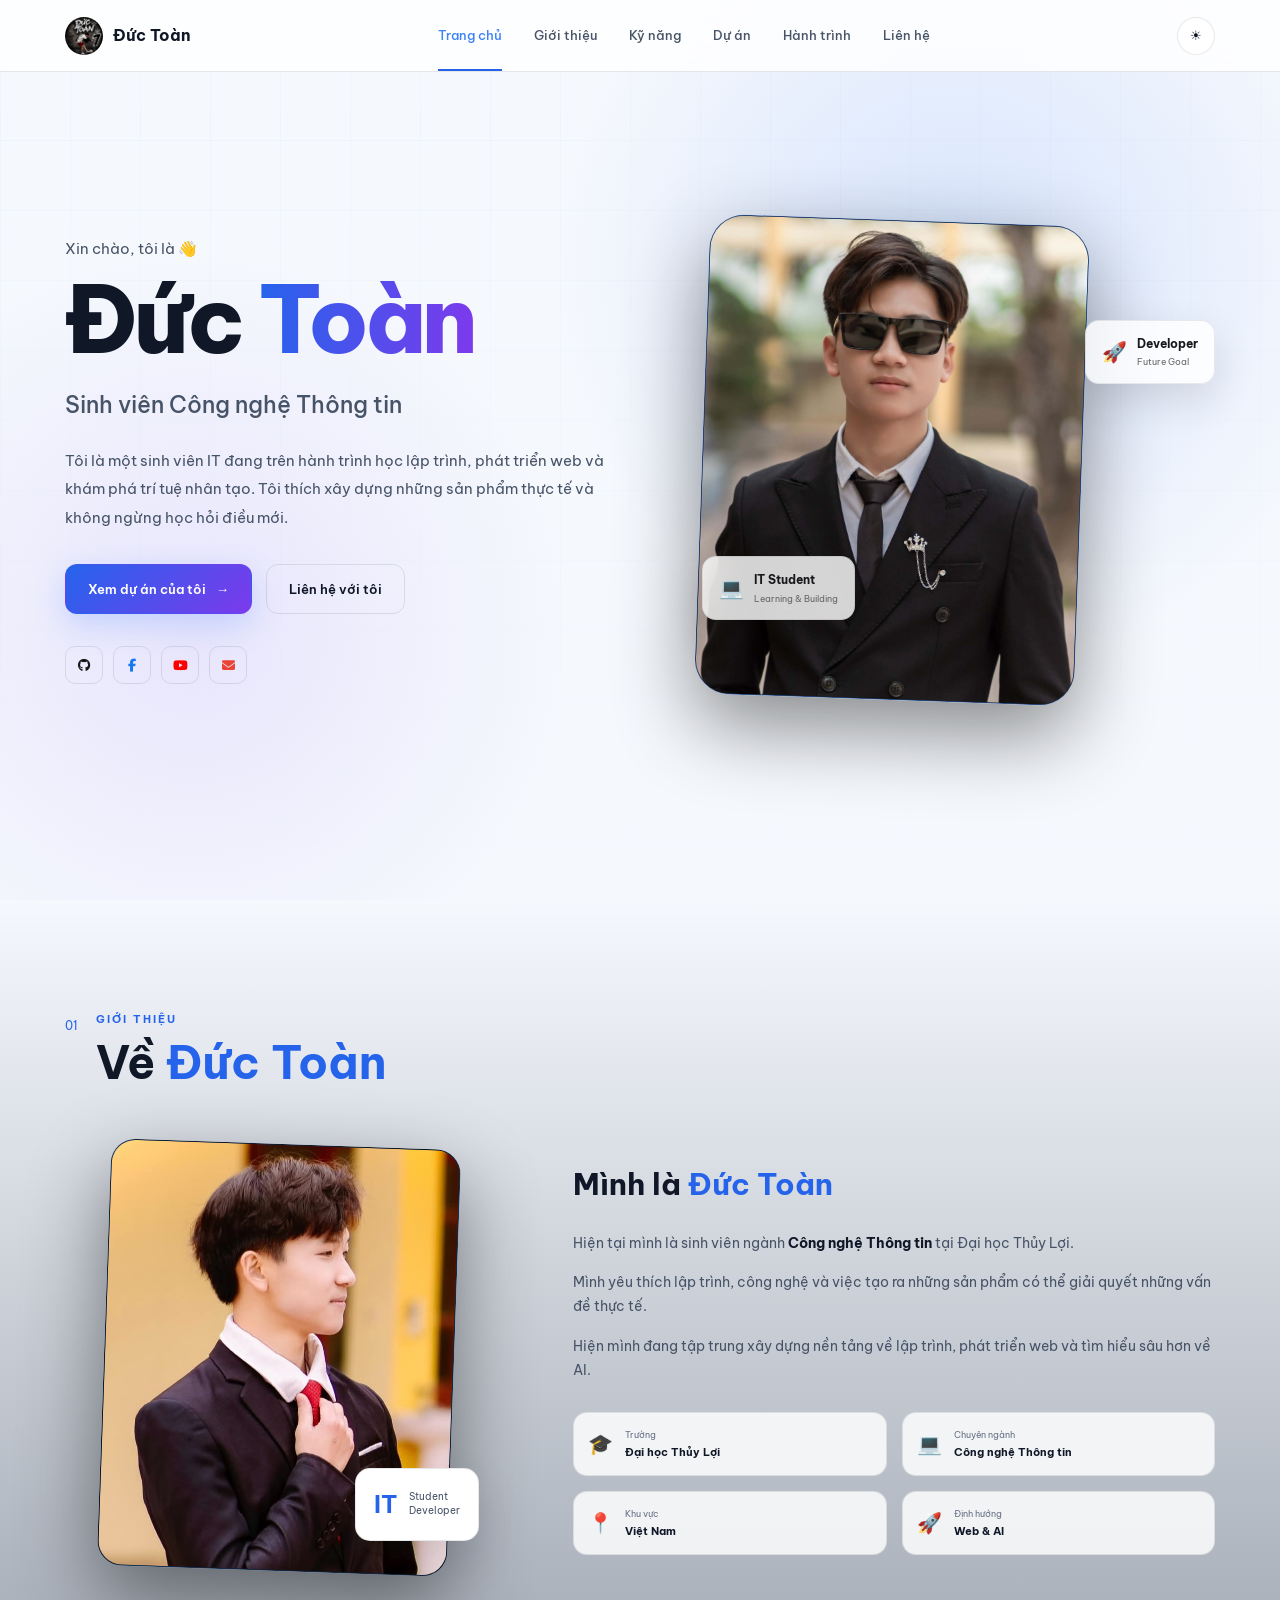
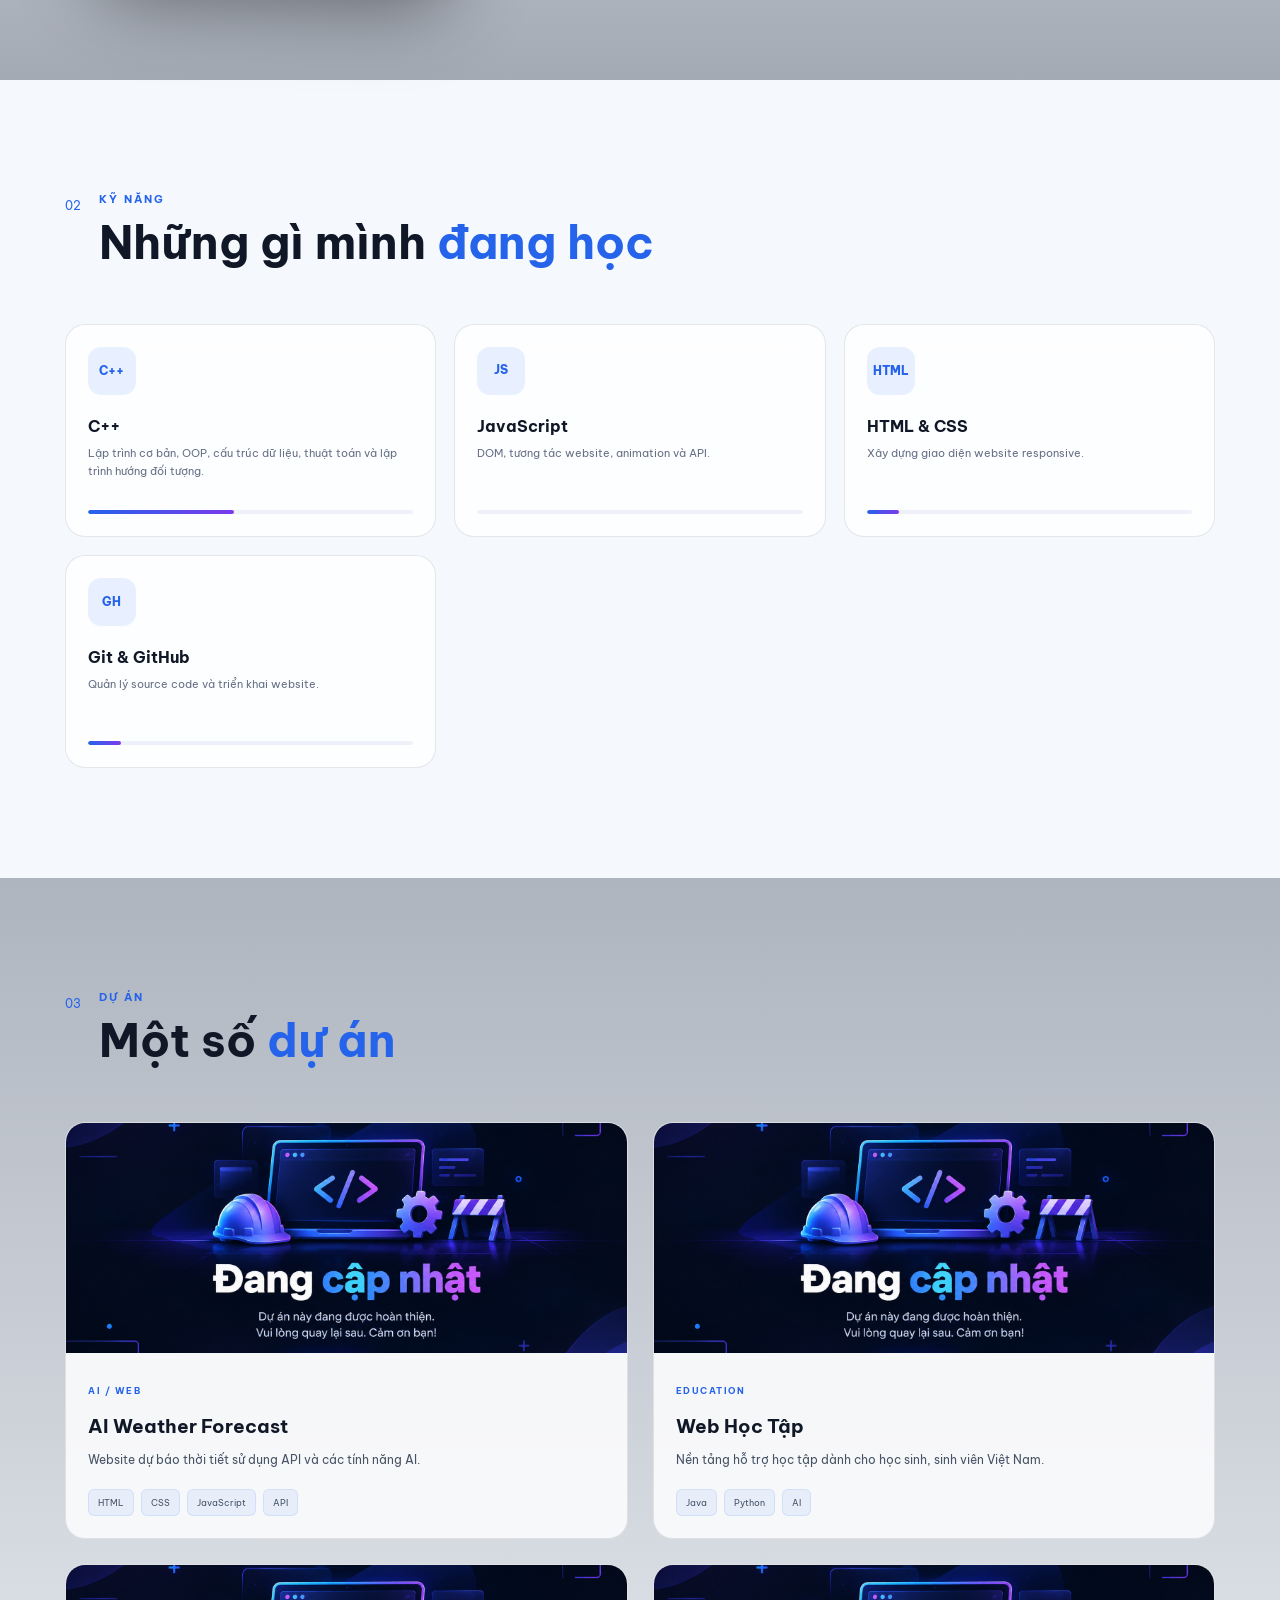
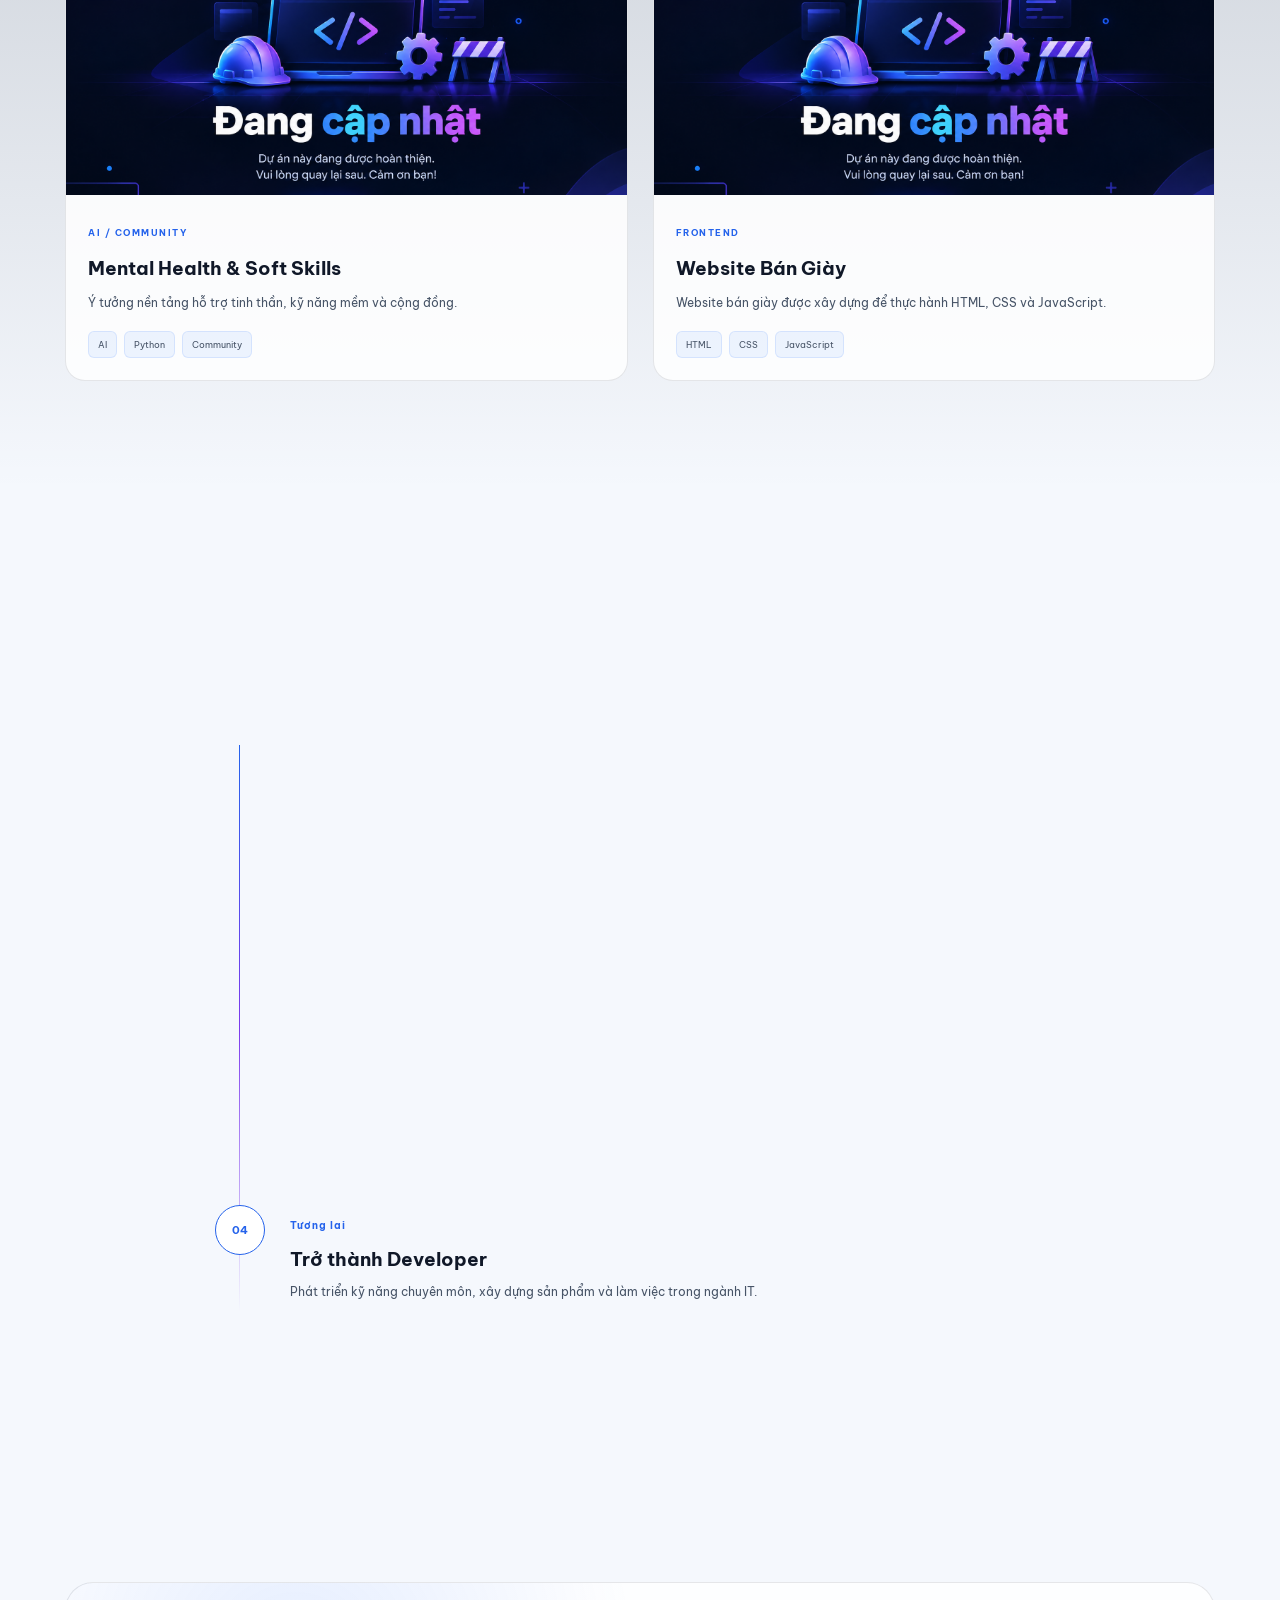
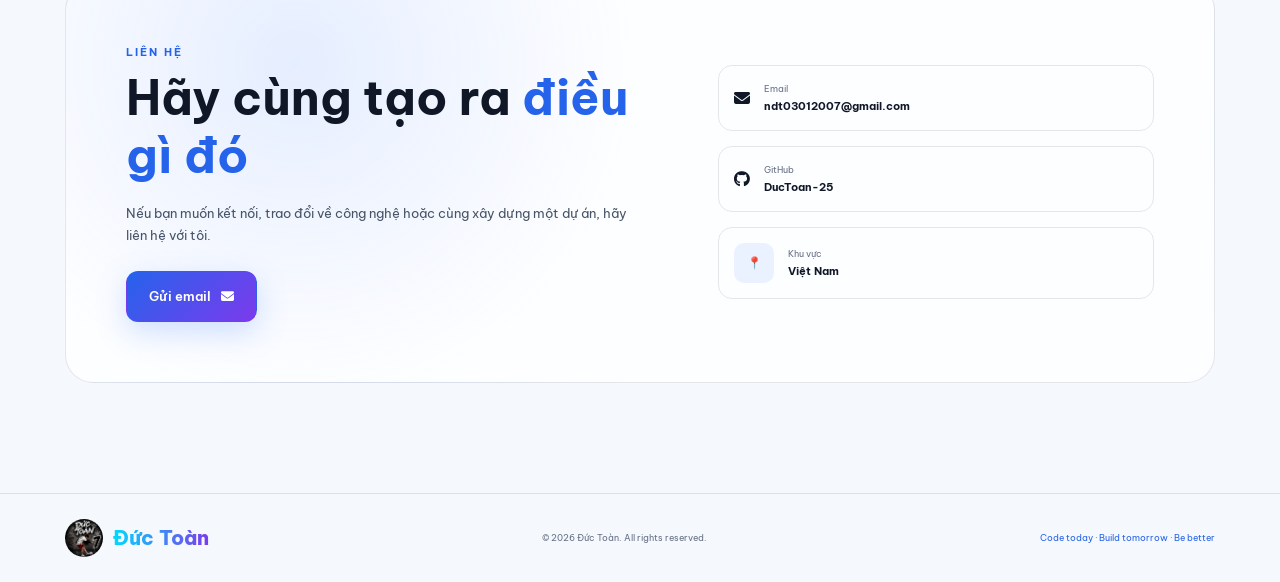
==== commit b89693b8: "logo web" ====
--- a/index.html
+++ b/index.html
@@ -10,6 +10,8 @@
           content="Portfolio cá nhân của Đức Toàn - Sinh viên Công nghệ Thông tin">
 
     <title>Đức Toàn</title>
+
+    <link rel="icon" type="image/png" href="logo1.png">
 
     <link rel="stylesheet" href="style.css">
     <link rel="stylesheet"
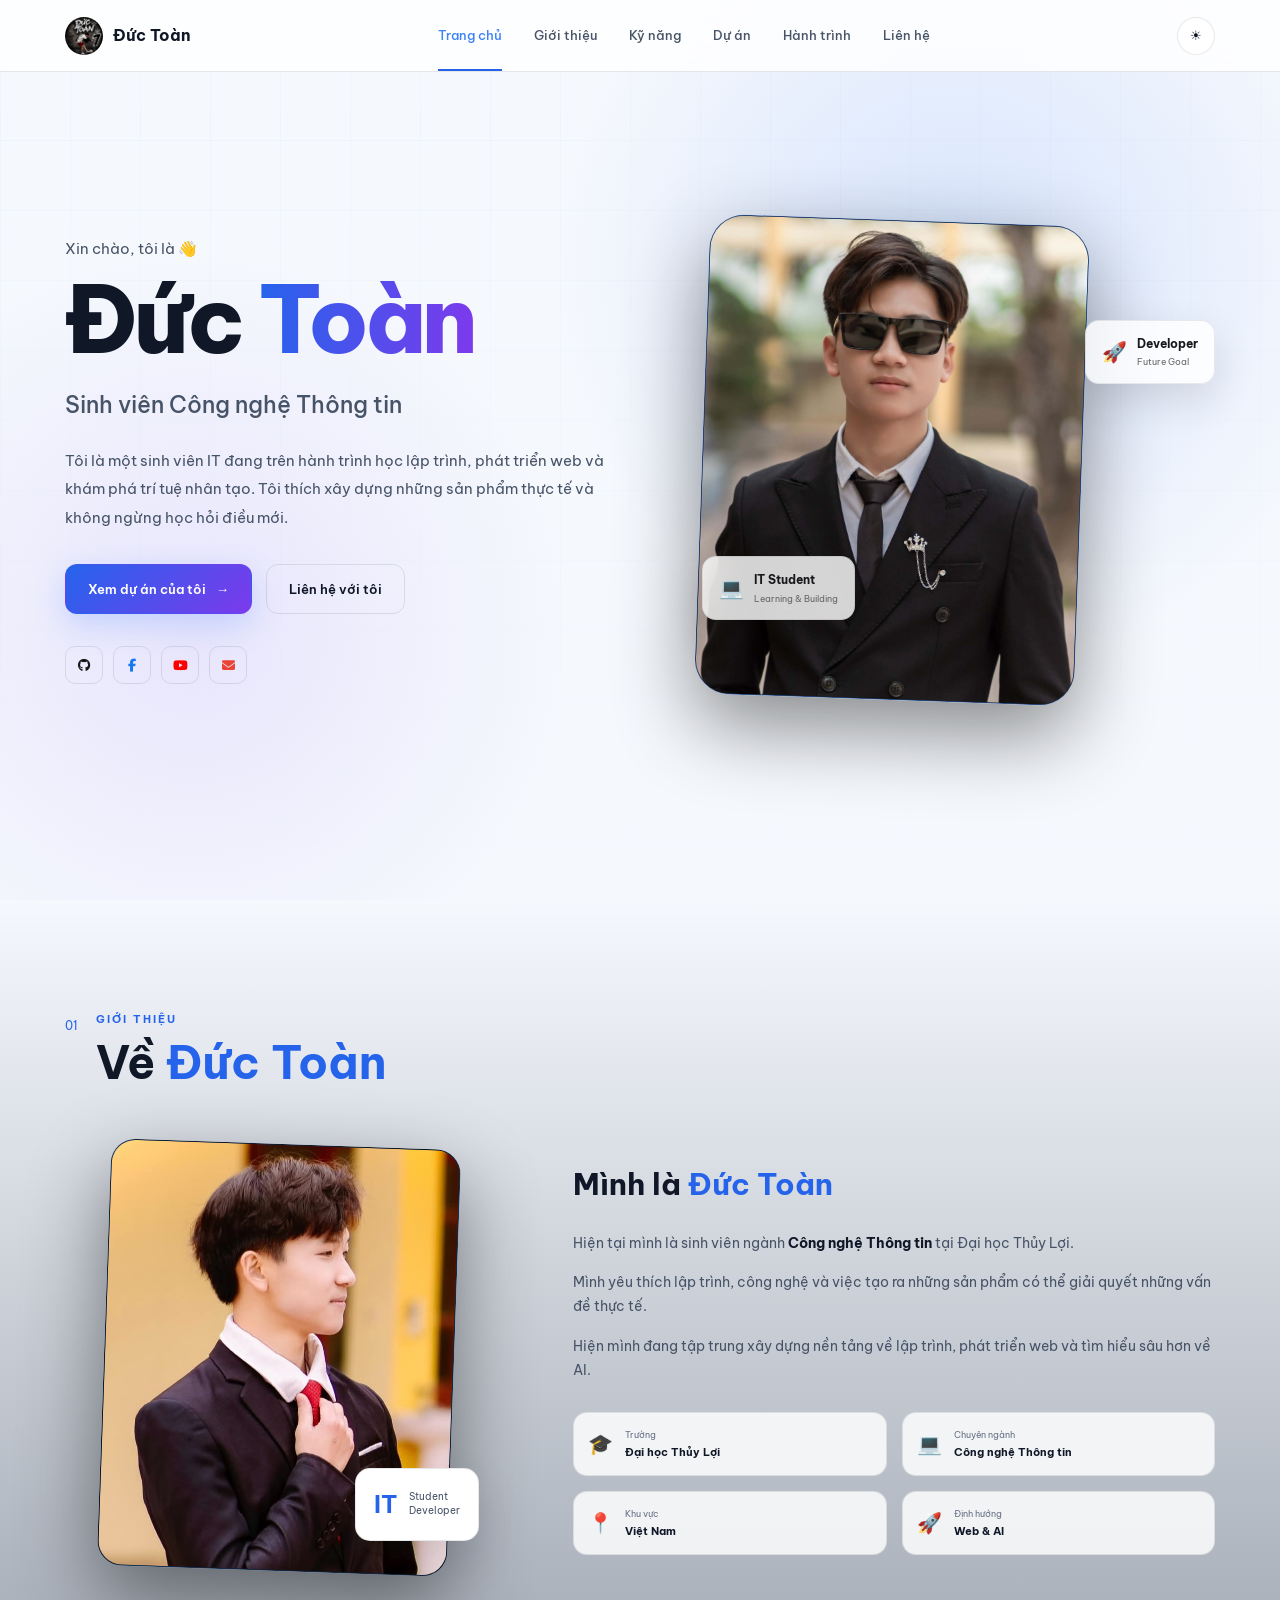
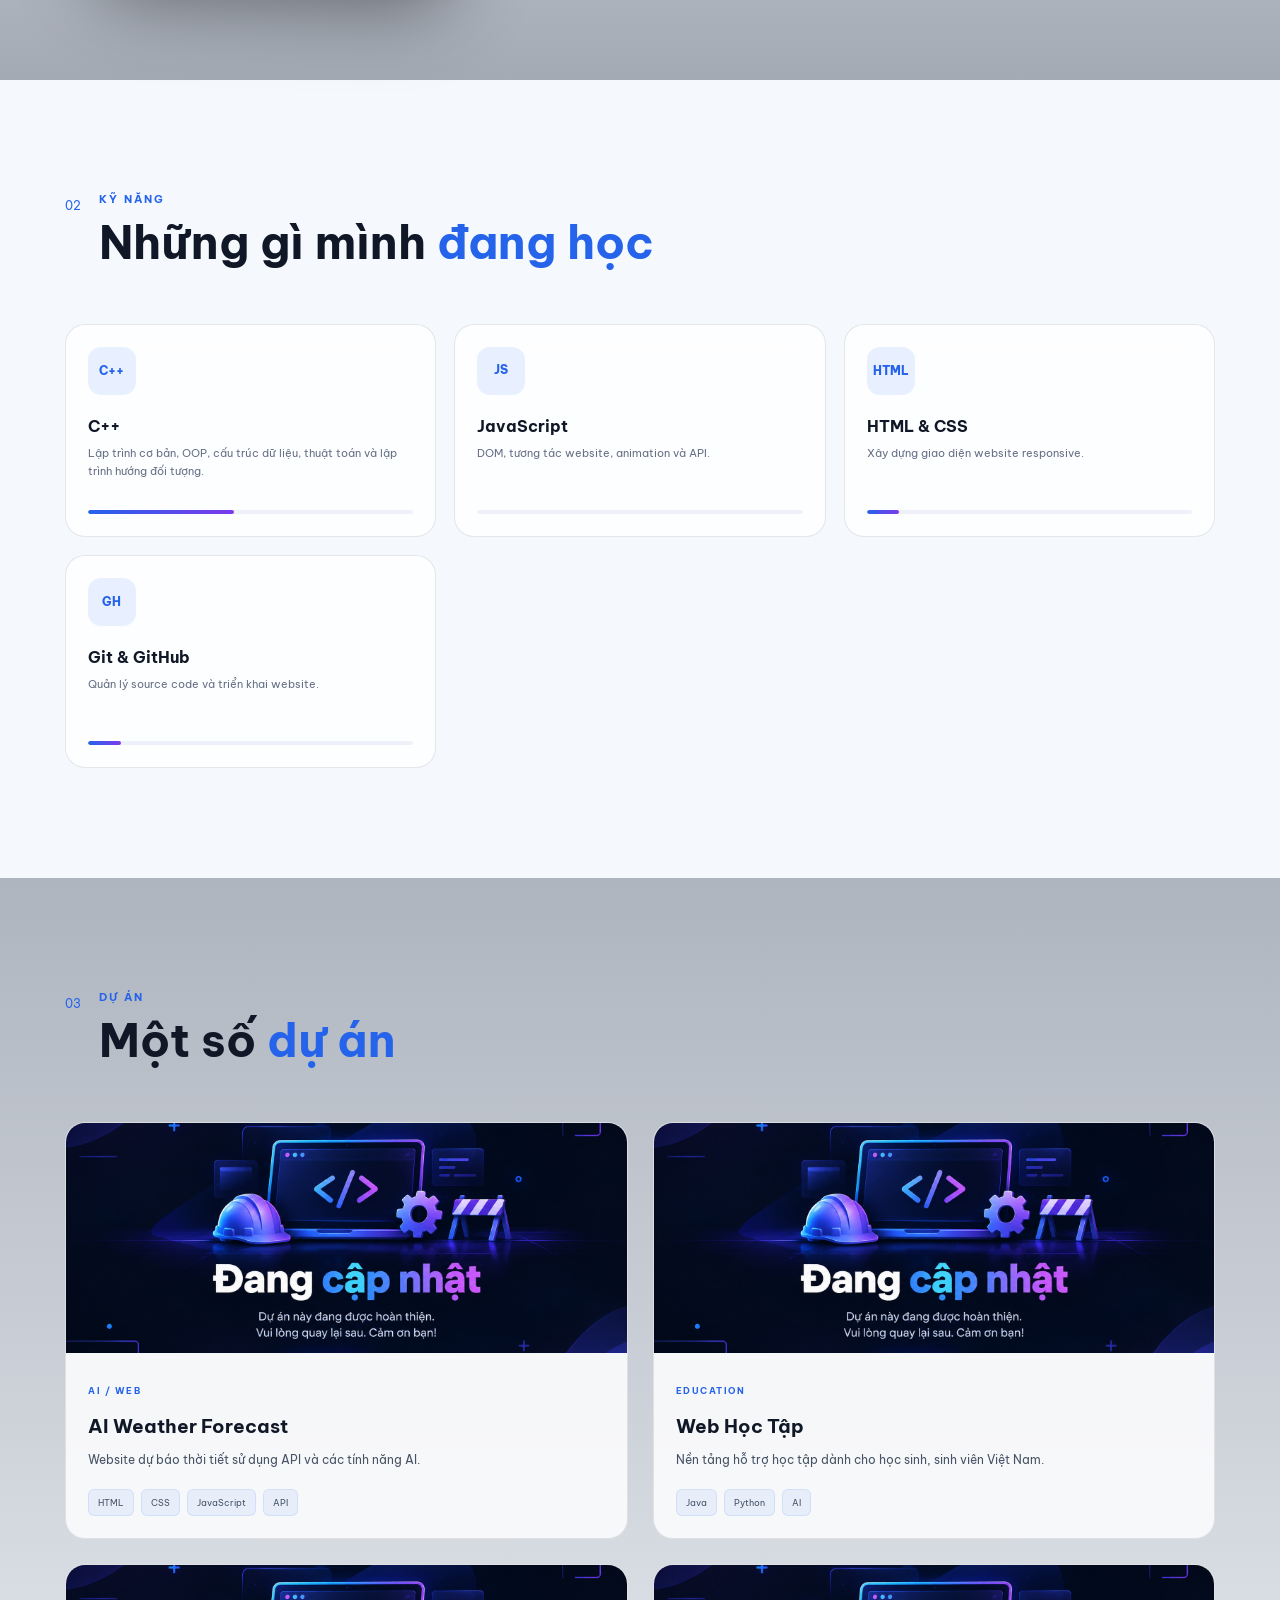
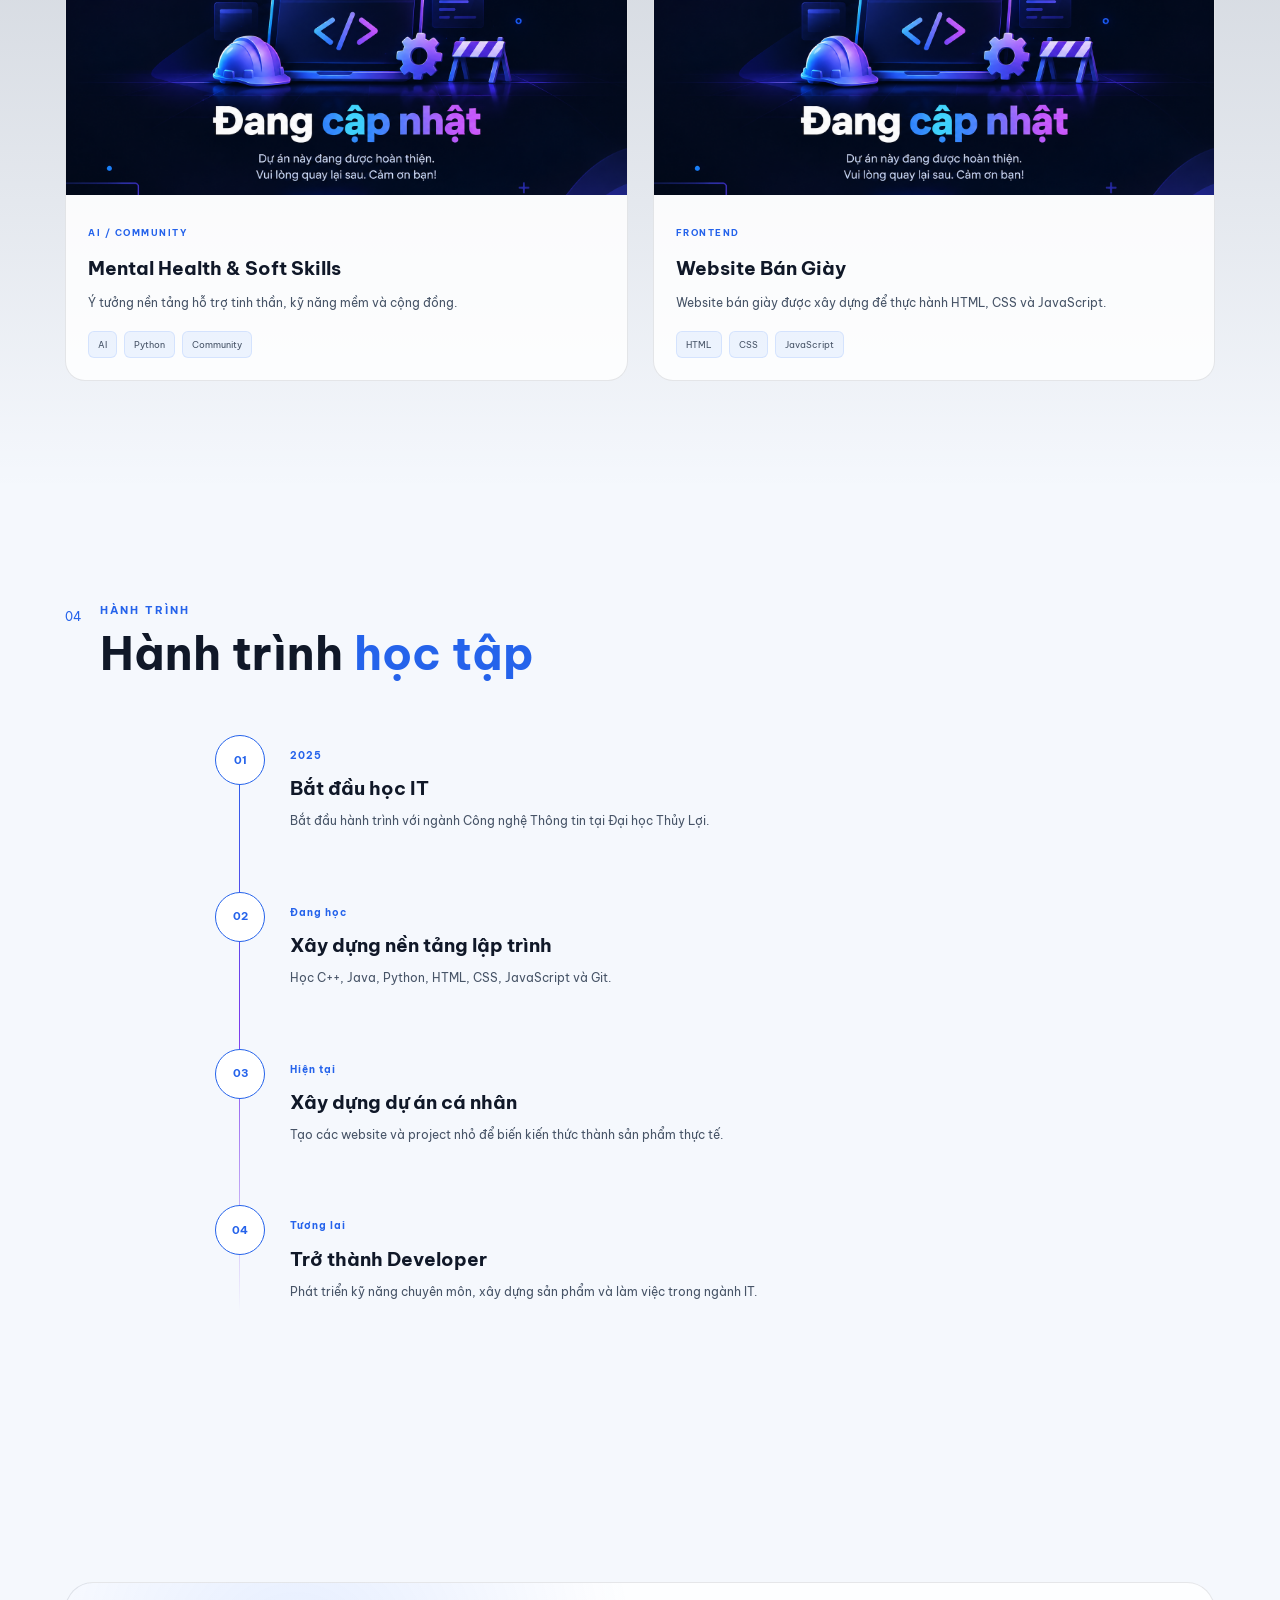
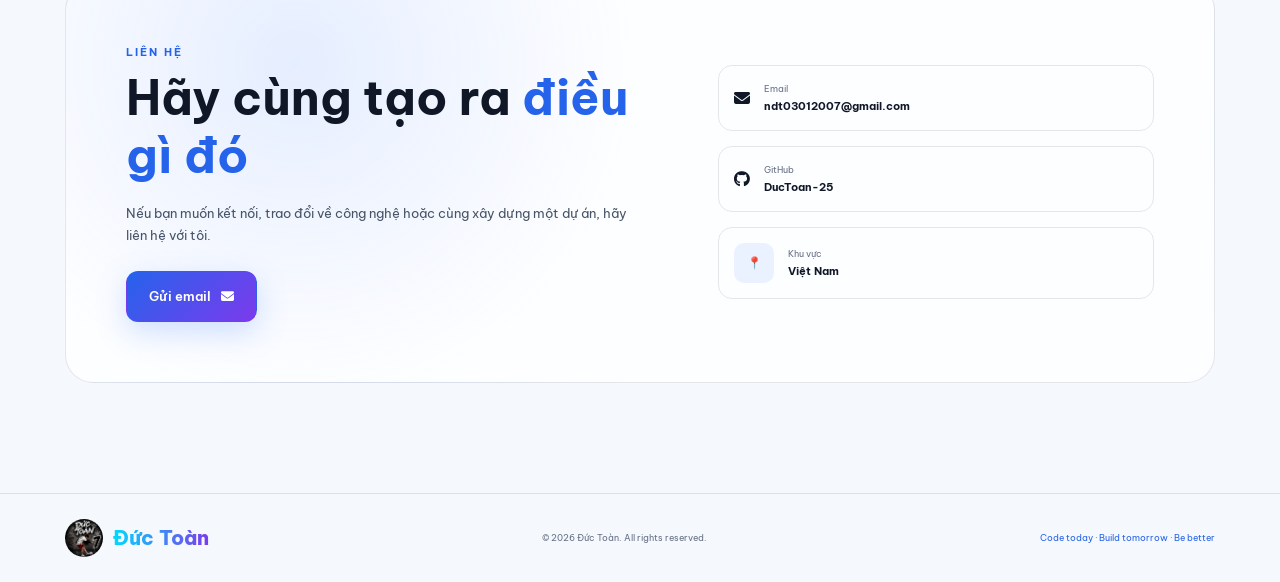
==== commit 178c2f91: "sap xep file" ====
--- a/index.html
+++ b/index.html
@@ -11,7 +11,7 @@
 
     <title>Đức Toàn</title>
 
-    <link rel="icon" type="image/png" href="logo1.png">
+    <link rel="icon" type="image/png" href="image/logo1.png">
 
     <link rel="stylesheet" href="style.css">
     <link rel="stylesheet"
@@ -32,7 +32,7 @@
     <div class="container nav-container">
 
         <a href="#home" class="logo">
-            <img src="logo.jpg" alt="Logo Đức Toàn">
+            <img src="image/logo.jpg" alt="Logo Đức Toàn">
             <span>Đức Toàn</span>
         </a>
 
@@ -176,7 +176,7 @@
                     và đặt tên là avatar.jpg
                 -->
 
-                <img src="avatar.jpg"
+                <img src="image/avatar.jpg"
                      alt="Ảnh đại diện Đức Toàn"
                      onerror="this.style.display='none'; this.parentElement.classList.add('no-image');">
 
@@ -234,7 +234,7 @@
 
     <div class="about-photo">
 
-        <img src="avatar1.jpg" alt="Đức Toàn">
+        <img src="image/avatar1.jpg" alt="Đức Toàn">
 
         <div class="about-photo-placeholder">
             DT
@@ -454,11 +454,11 @@
 
             <!-- PROJECT 1 -->
 
-            <a href="project-status.html" class="project-card reveal">
+            <a href="view/project-status.html" class="project-card reveal">
 
                 <div class="project-image">
 
-                    <img src="project.jpg"
+                    <img src="image/project.jpg"
                          alt="AI Weather Forecast">
                 </div>
 
@@ -493,11 +493,11 @@
 
             <!-- PROJECT 2 -->
 
-            <a href="project-status.html" class="project-card reveal">
+            <a href="view/project-status.html" class="project-card reveal">
 
                 <div class="project-image">
 
-                    <img src="project.jpg"
+                    <img src="image/project.jpg"
                          alt="Web học tập">
                 </div>
 
@@ -531,11 +531,11 @@
 
             <!-- PROJECT 3 -->
 
-            <a href="project-status.html" class="project-card reveal">
+            <a href="view/project-status.html" class="project-card reveal">
 
                 <div class="project-image">
 
-                    <img src="project.jpg"
+                    <img src="image/project.jpg"
                          alt="Mental Health">
                 </div>
 
@@ -569,11 +569,11 @@
 
             <!-- PROJECT 4 -->
 
-            <a href="project-status.html" class="project-card reveal">
+            <a href="view/project-status.html" class="project-card reveal">
 
                 <div class="project-image">
 
-                    <img src="project.jpg"
+                    <img src="image/project.jpg"
                          alt="Website bán giày">
                 </div>
 
@@ -758,7 +758,7 @@
                     hoặc cùng xây dựng một dự án, hãy liên hệ với tôi.
                 </p>
 
-                <a href="email.html" class="btn btn-primary">
+                <a href="view/email.html" class="btn btn-primary">
                     Gửi email
                     <i class="fa-solid fa-envelope"></i>
                 </a>
@@ -833,7 +833,7 @@
 
         <div class="footer-logo">
             <a href="#home" class="logo">
-                <img src="logo.jpg" alt="Logo Đức Toàn">
+                <img src="image/logo.jpg" alt="Logo Đức Toàn">
             </a>
             <strong>Đức Toàn</strong>
         </div>
--- a/style.css
+++ b/style.css
@@ -2287,8 +2287,7 @@
     justify-content: center;
 
     padding: 40px 20px;
-
-    background-image: url("project-nen.jpg");
+    background-image: url("image/project-nen.jpg");
     background-size: cover;
     background-position: center;
     background-repeat: no-repeat;
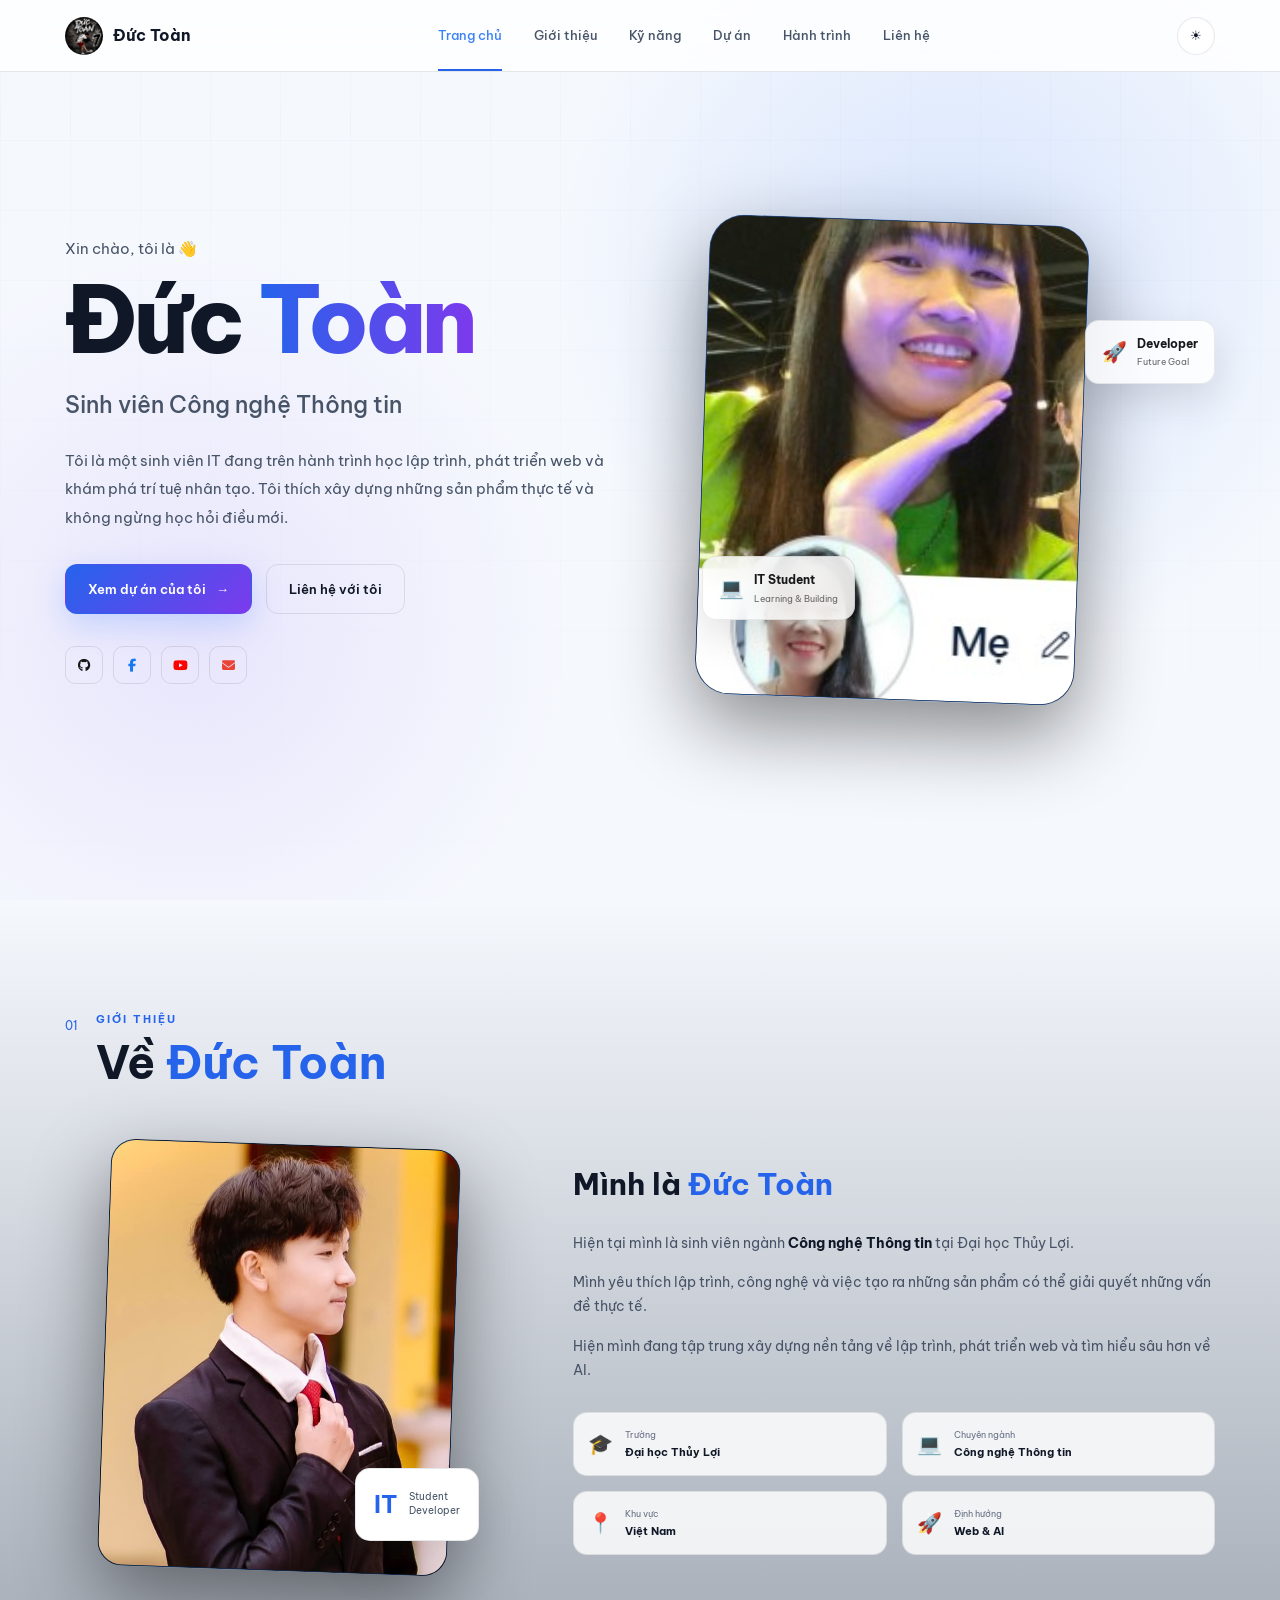
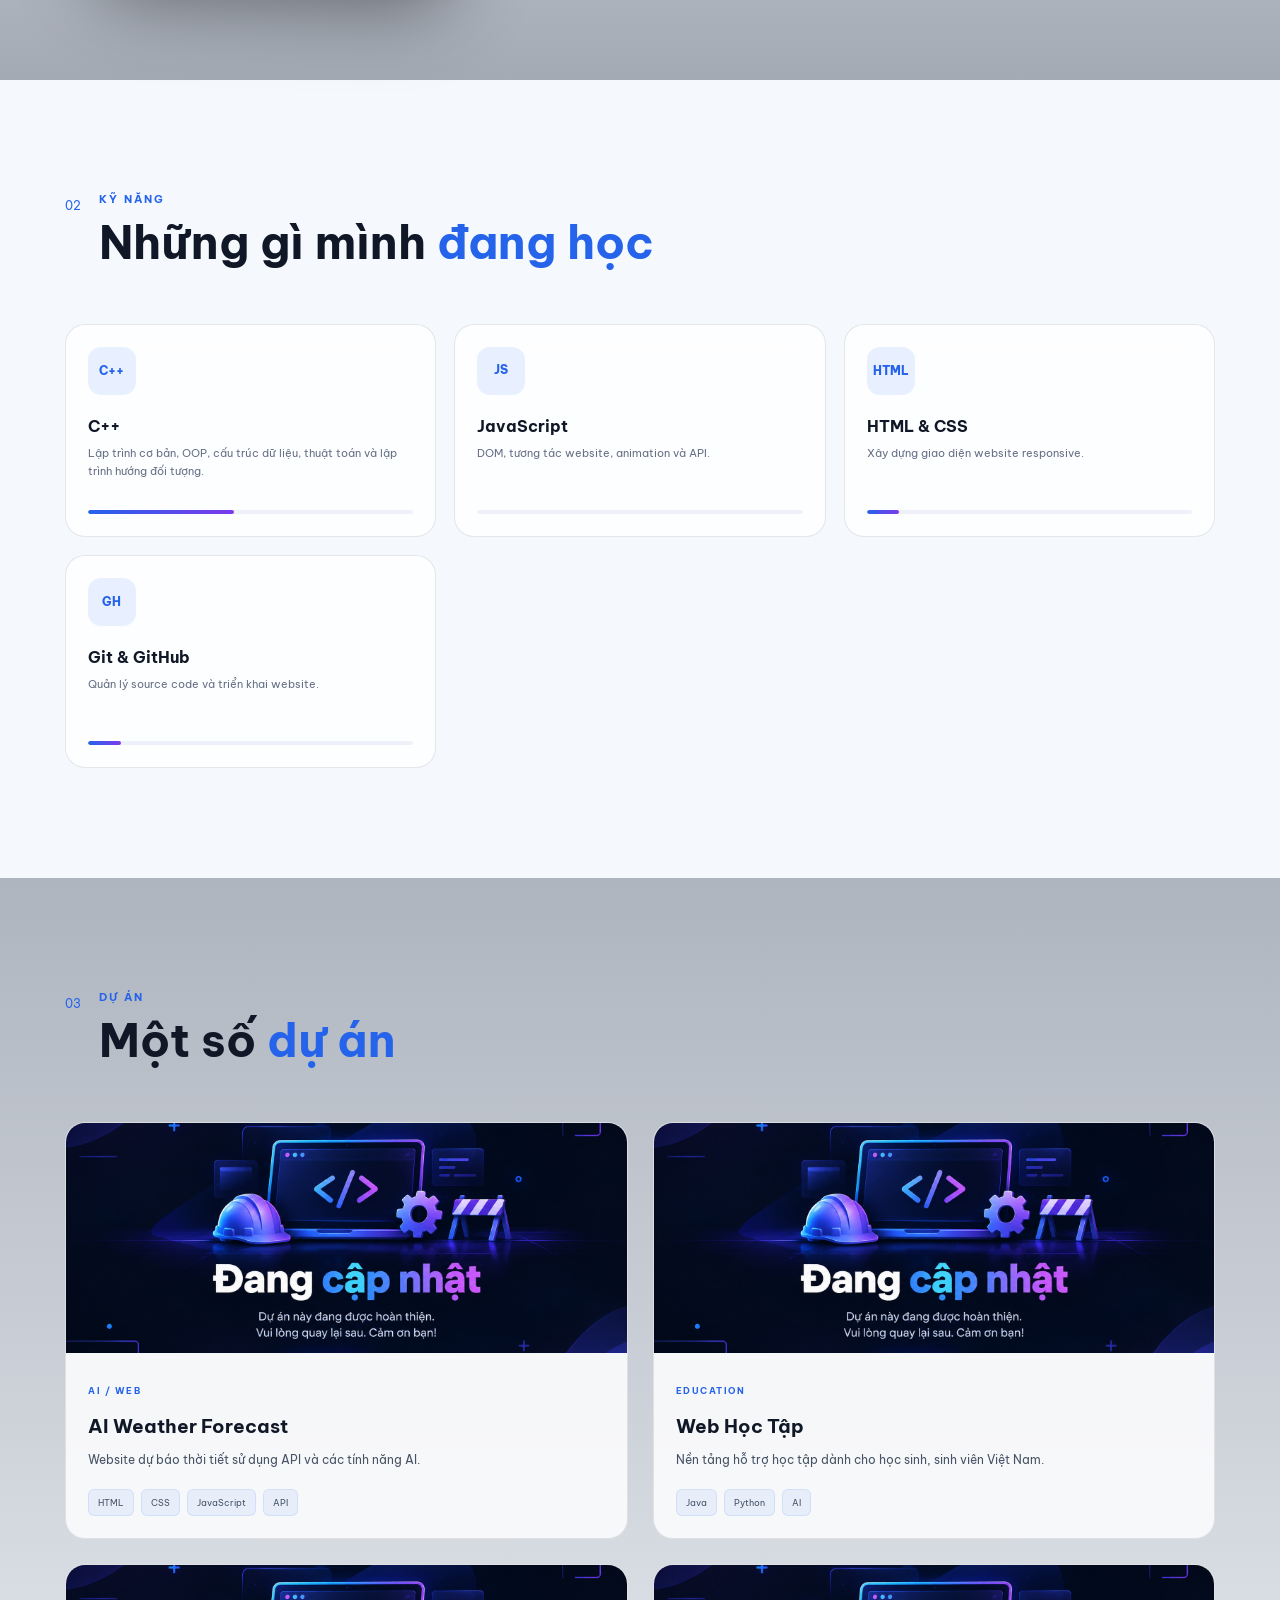
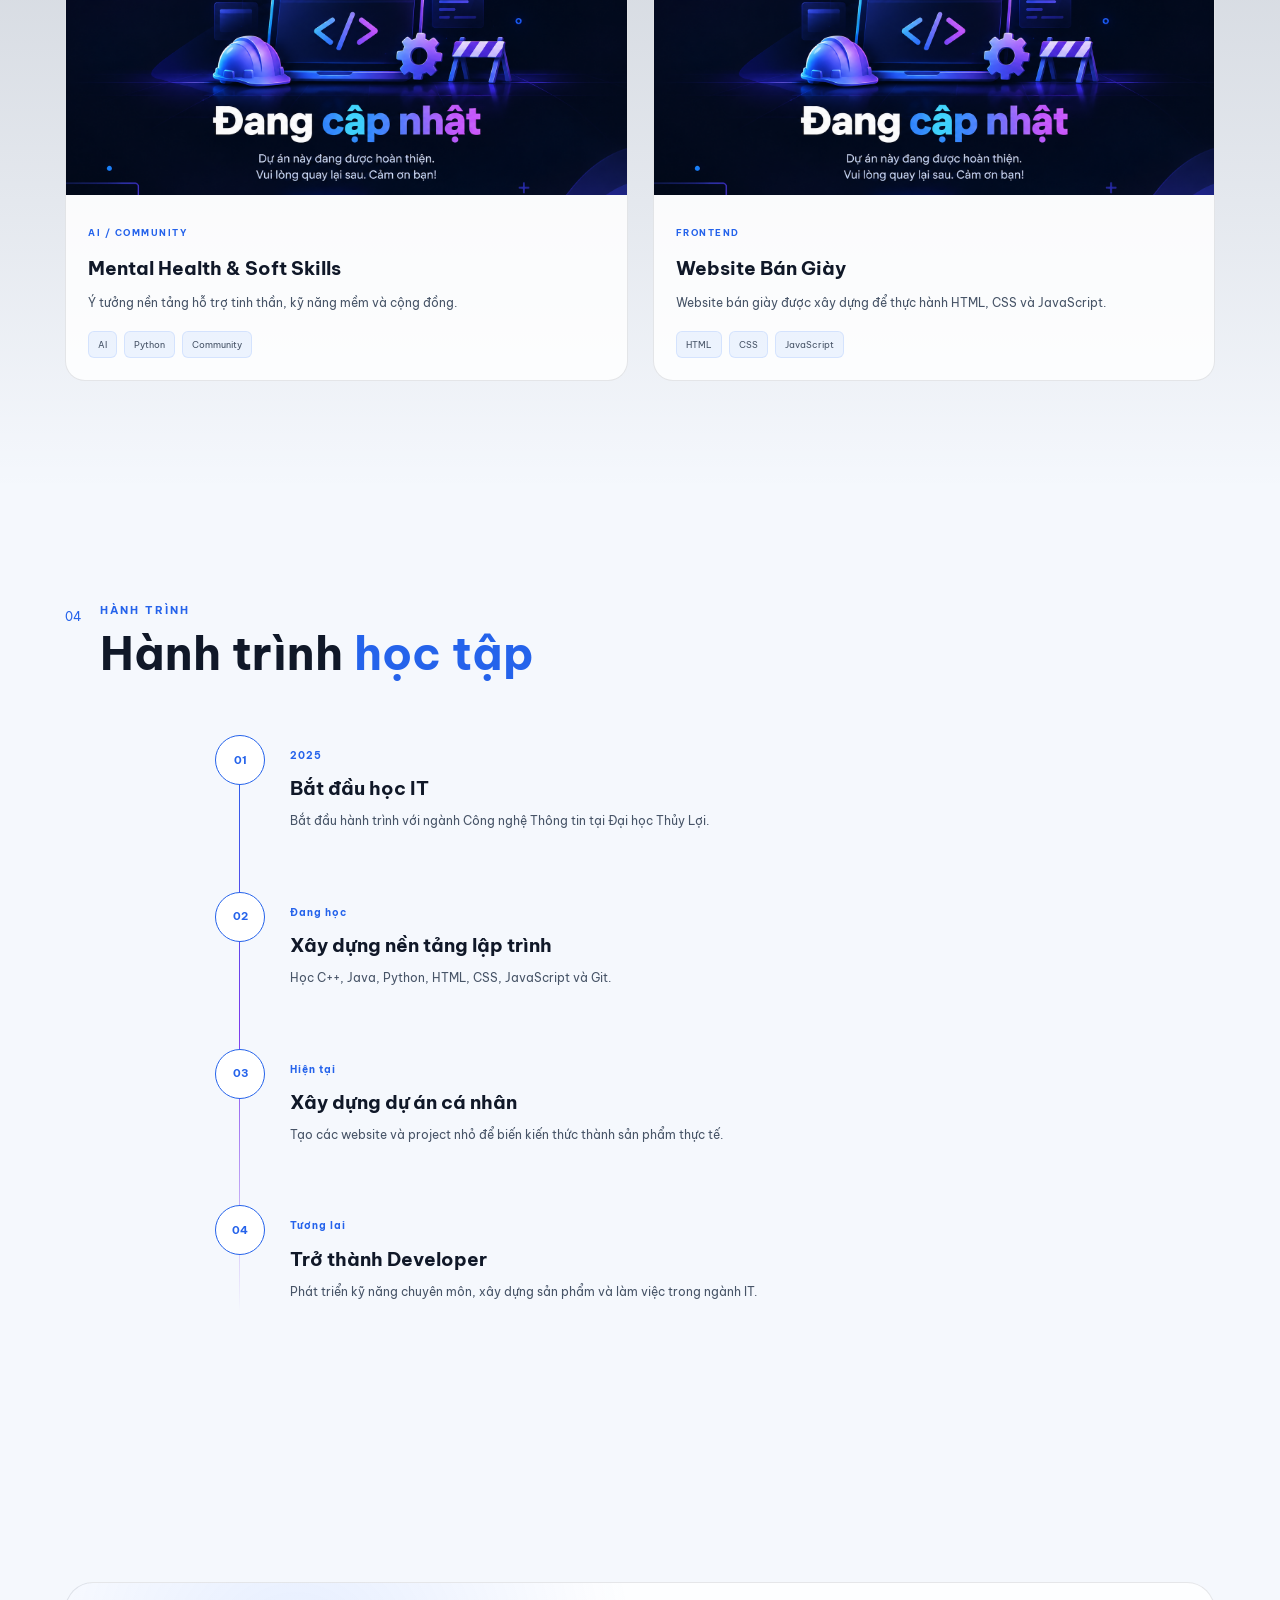
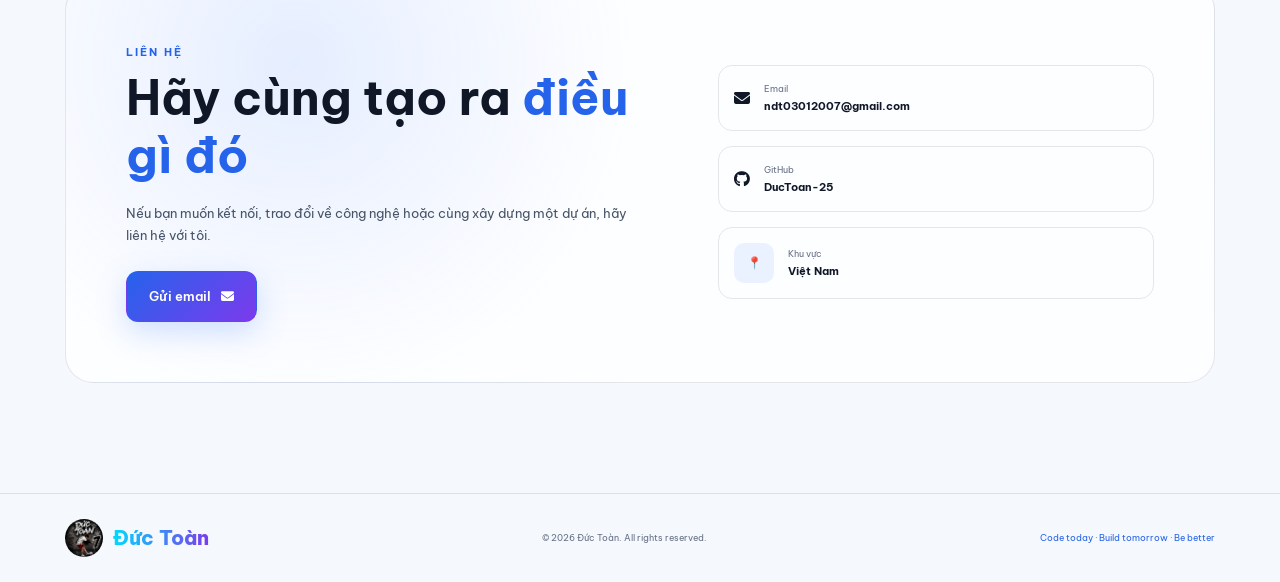
==== commit 8850b999: "t" ====
--- a/index.html
+++ b/index.html
@@ -176,7 +176,7 @@
                     và đặt tên là avatar.jpg
                 -->
 
-                <img src="image/avatar.jpg"
+                <img src="image/me.jpg"
                      alt="Ảnh đại diện Đức Toàn"
                      onerror="this.style.display='none'; this.parentElement.classList.add('no-image');">
 
--- a/style.css
+++ b/style.css
@@ -185,32 +185,6 @@
 
     font-size: 16px;
 }
-
-.logo-symbol {
-
-    width: 36px;
-    height: 36px;
-
-    display: grid;
-
-    place-items: center;
-
-    border-radius: 10px;
-
-    background:
-        linear-gradient(
-            135deg,
-            var(--primary),
-            var(--secondary)
-        );
-
-    color: white;
-
-    font-size: 13px;
-
-    font-weight: 800;
-}
-
 
 /* NAV */
 
@@ -920,28 +894,6 @@
     display: none;
 }
 
-
-/* =====================================================
-   GLOW PHÍA SAU AVATAR
-   ===================================================== */
-
-.image-glow {
-
-    position: absolute;
-
-    width: 320px;
-    height: 320px;
-
-    background:
-        radial-gradient(
-            circle,
-            rgba(79, 140, 255, 0.3),
-            transparent 70%
-        );
-
-    filter: blur(30px);
-}
-
 /* GLOW */
 
 .image-glow {
@@ -2311,9 +2263,7 @@
 .status-container {
     position: relative;
     z-index: 1;
-}
-
-.status-container {
+
     width: 100%;
     max-width: 650px;
     text-align: center;
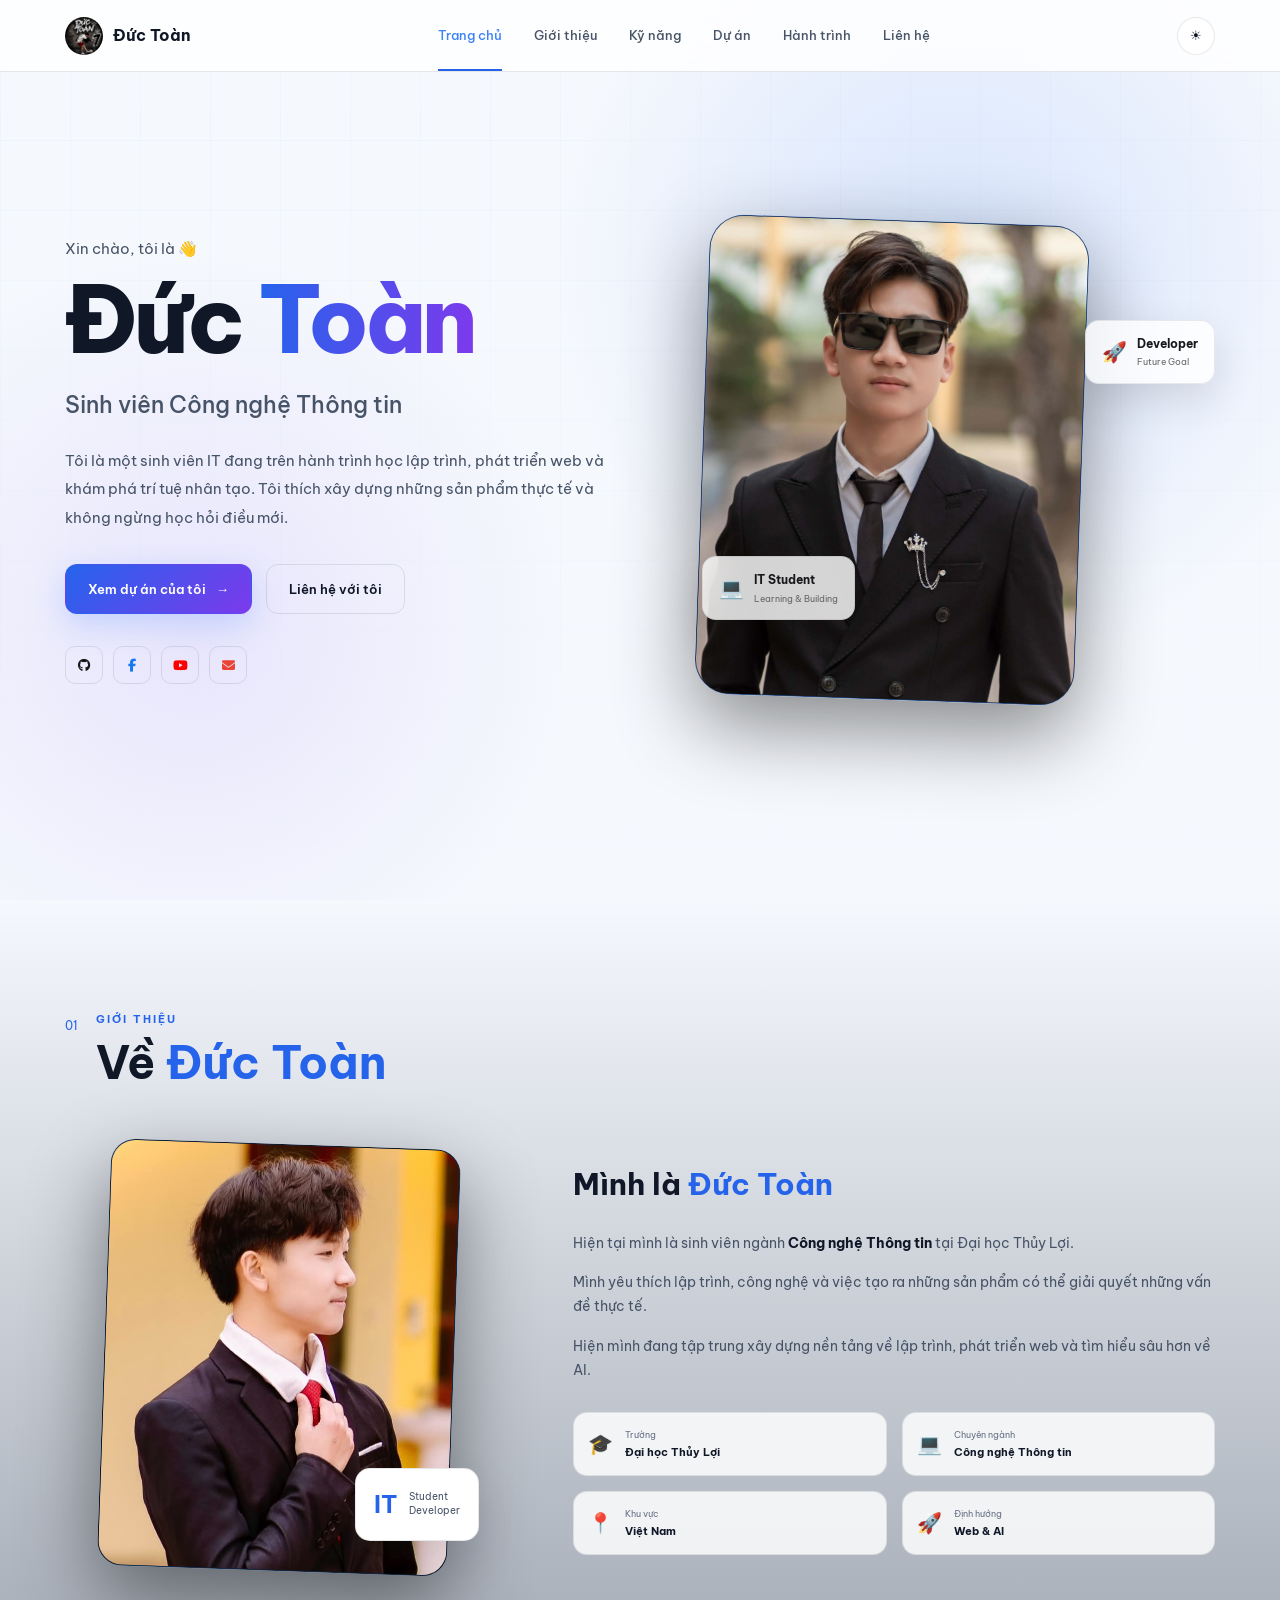
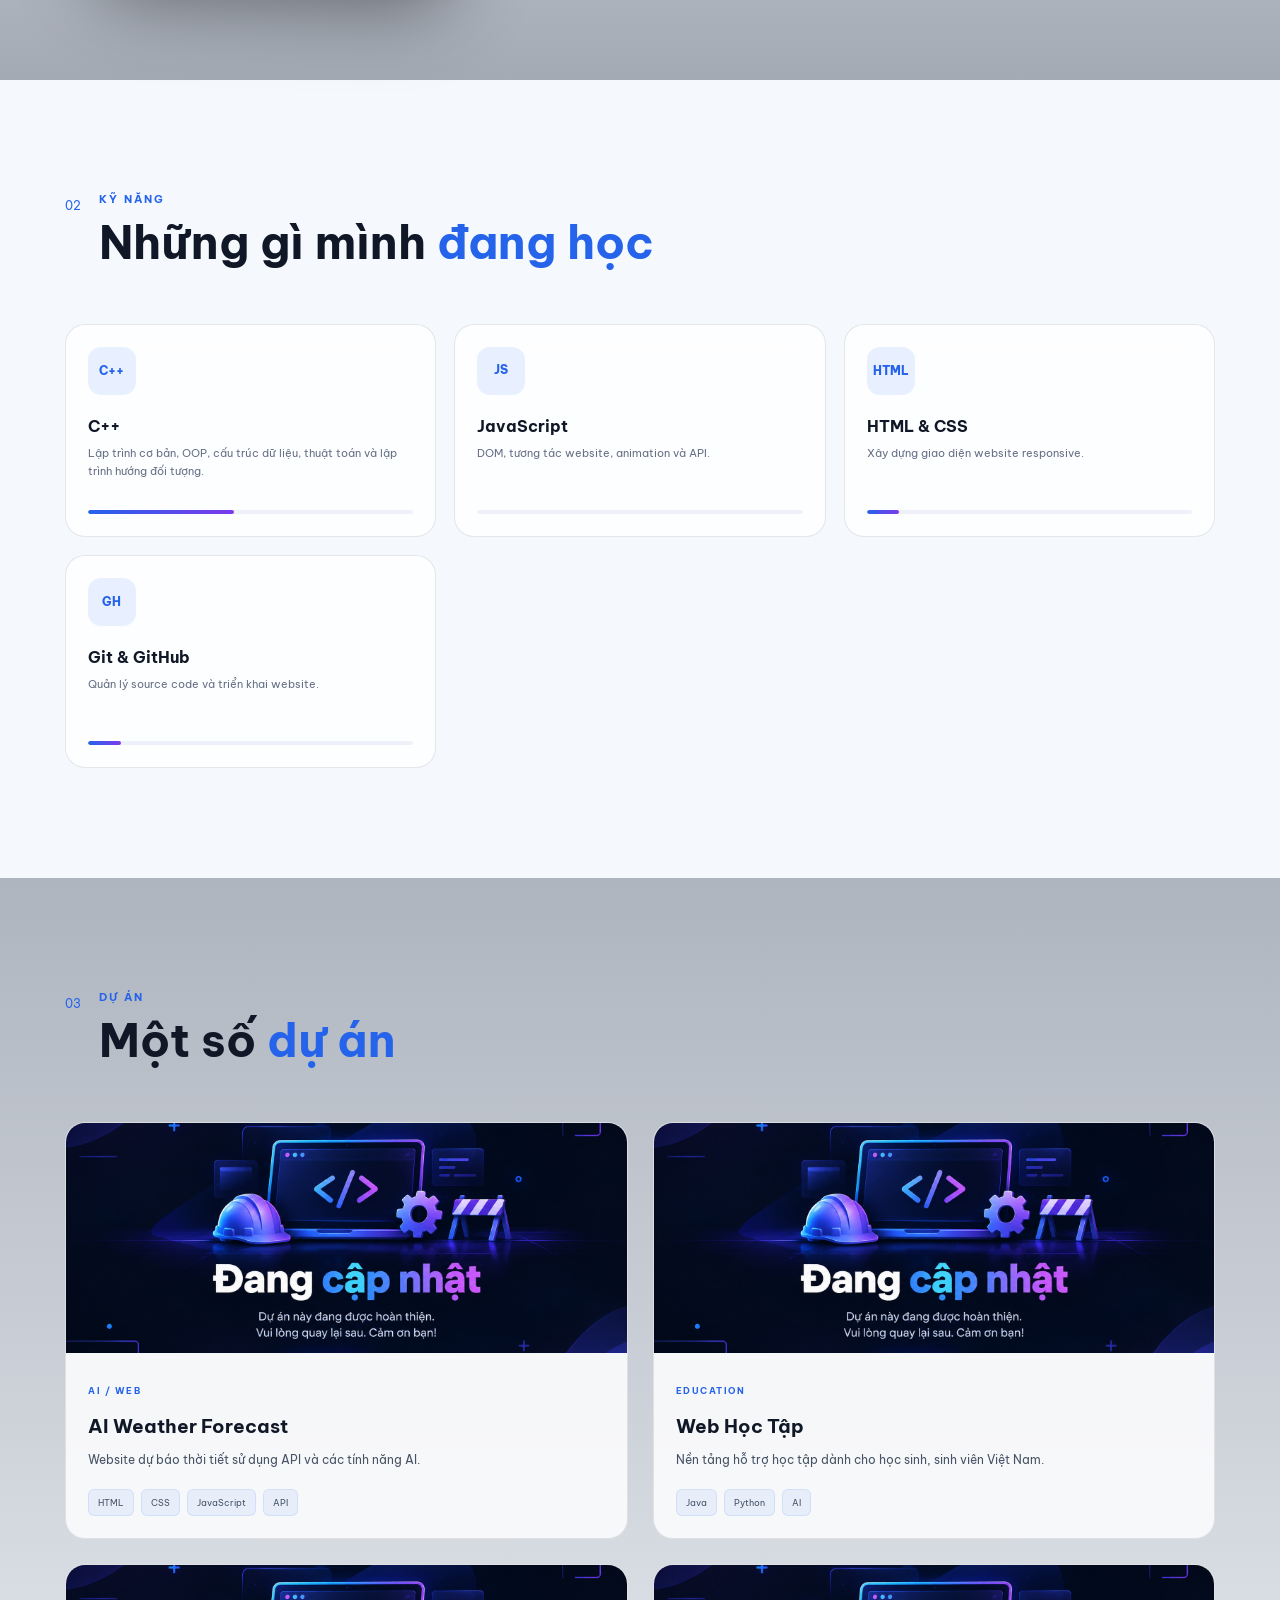
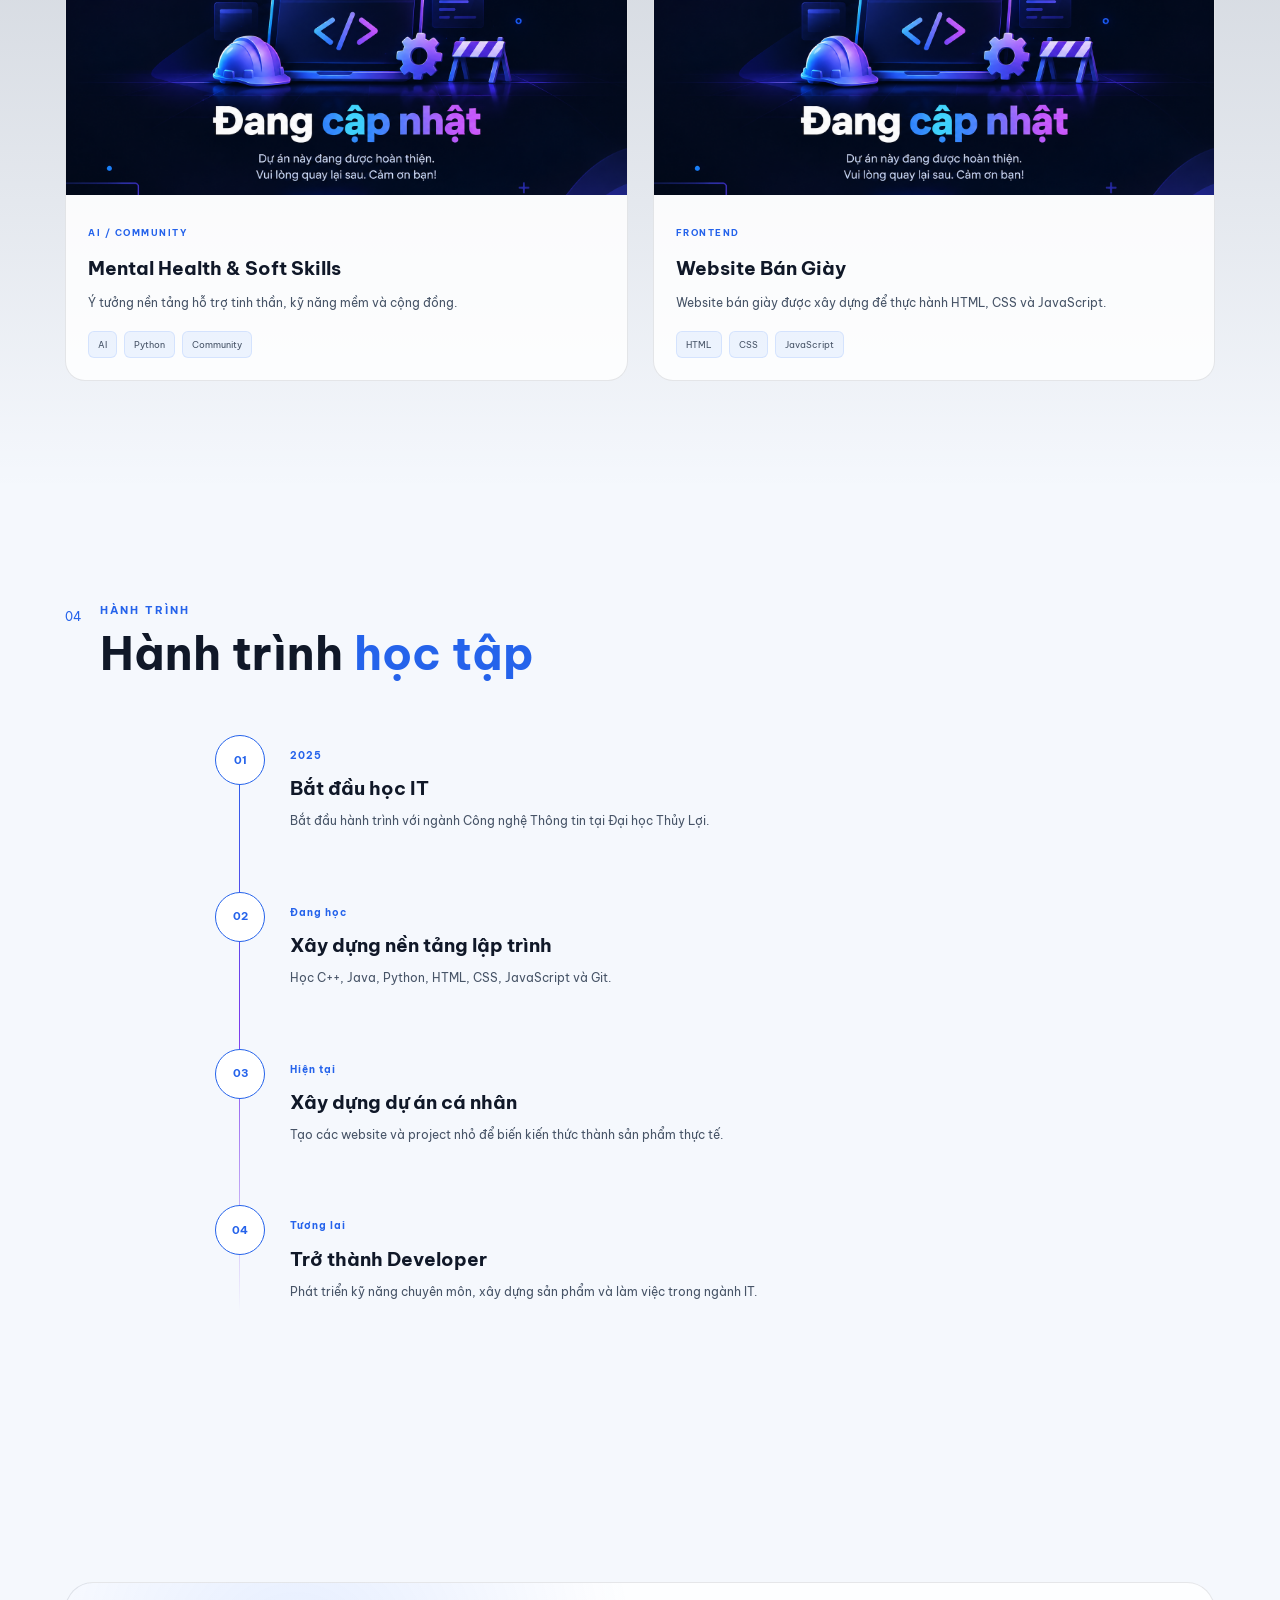
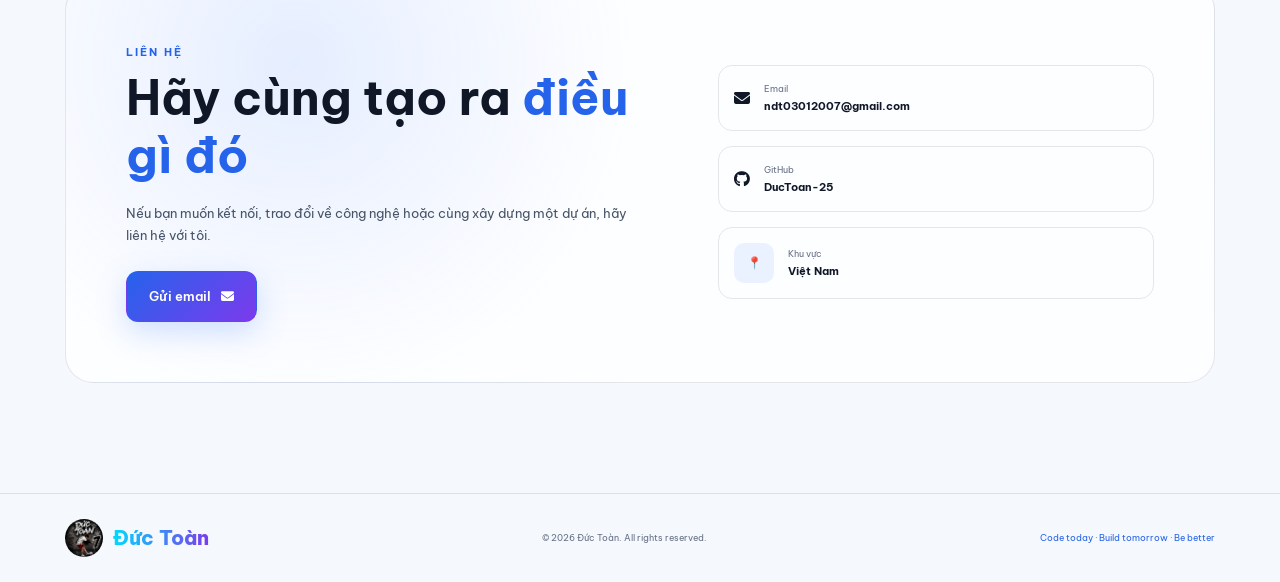
==== commit 9b579d90: "fix" ====
--- a/index.html
+++ b/index.html
@@ -176,7 +176,7 @@
                     và đặt tên là avatar.jpg
                 -->
 
-                <img src="image/me.jpg"
+                <img src="image/avatar.jpg"
                      alt="Ảnh đại diện Đức Toàn"
                      onerror="this.style.display='none'; this.parentElement.classList.add('no-image');">
 
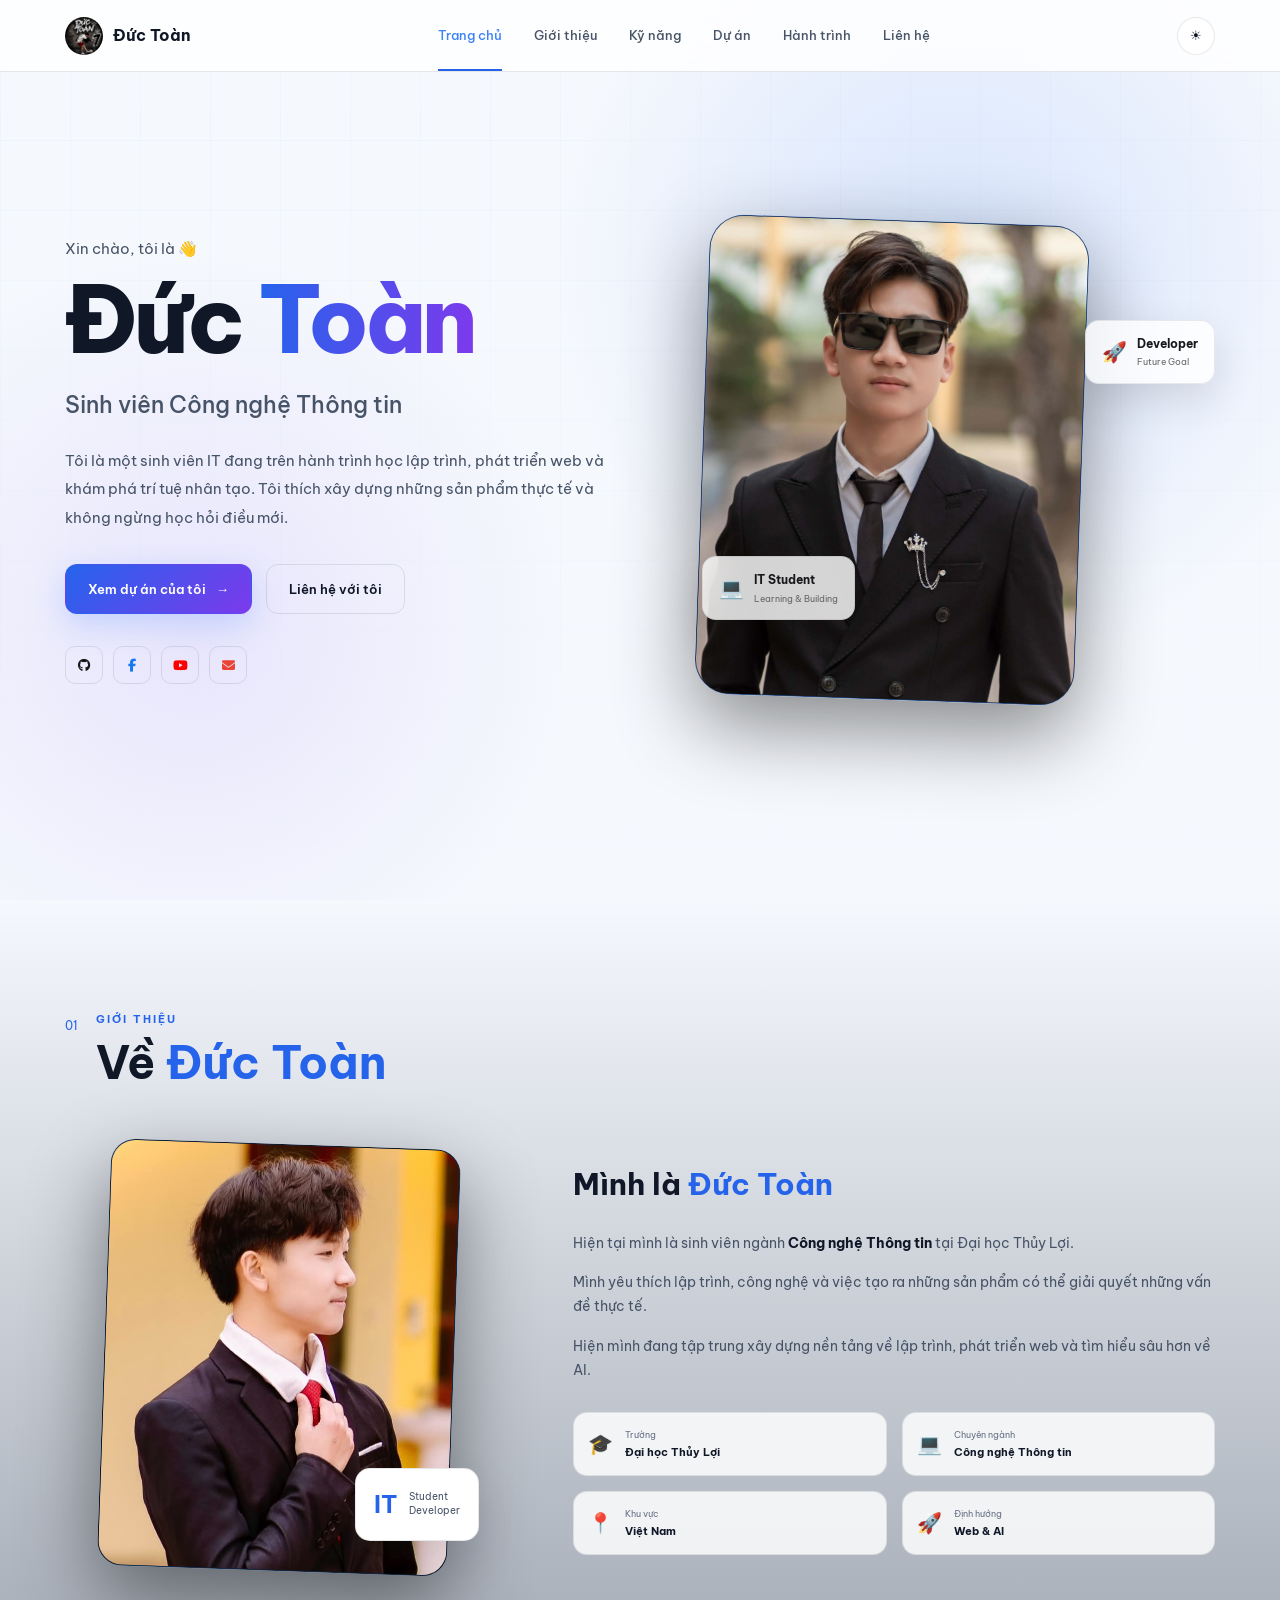
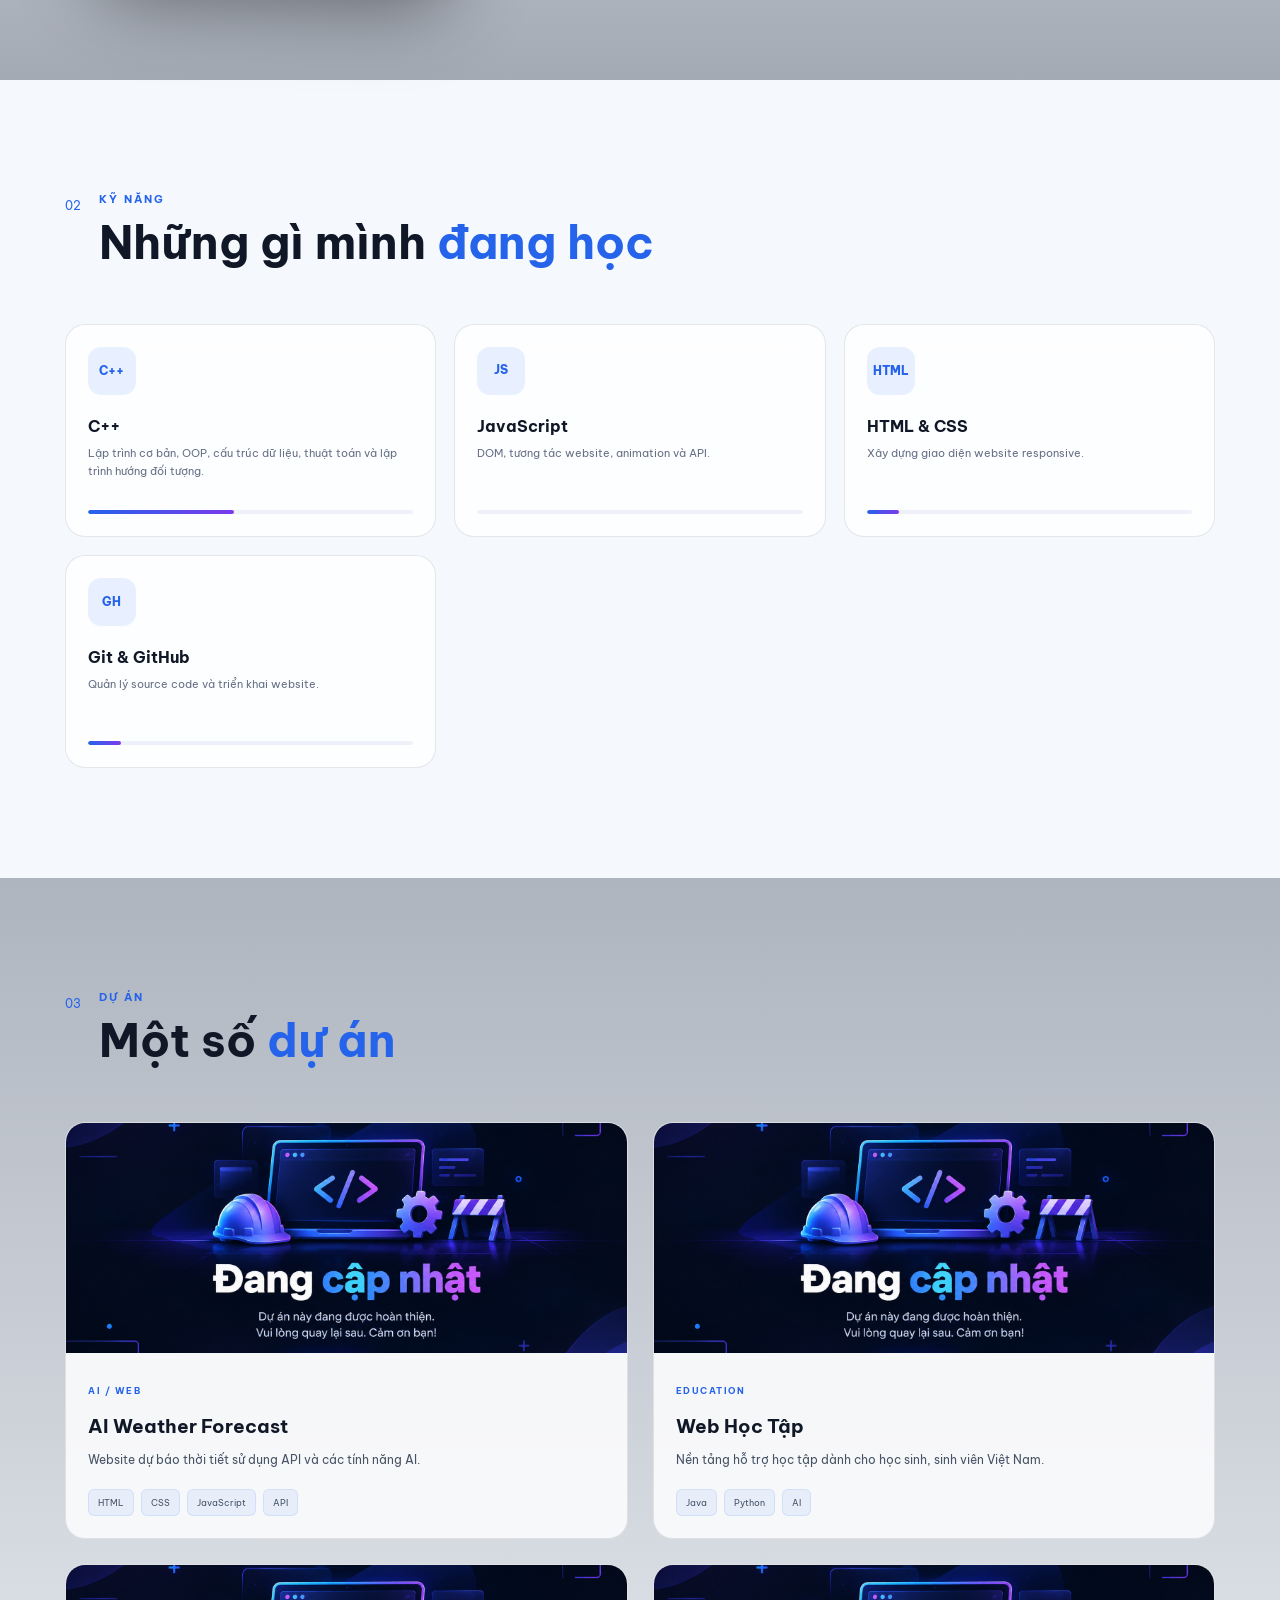
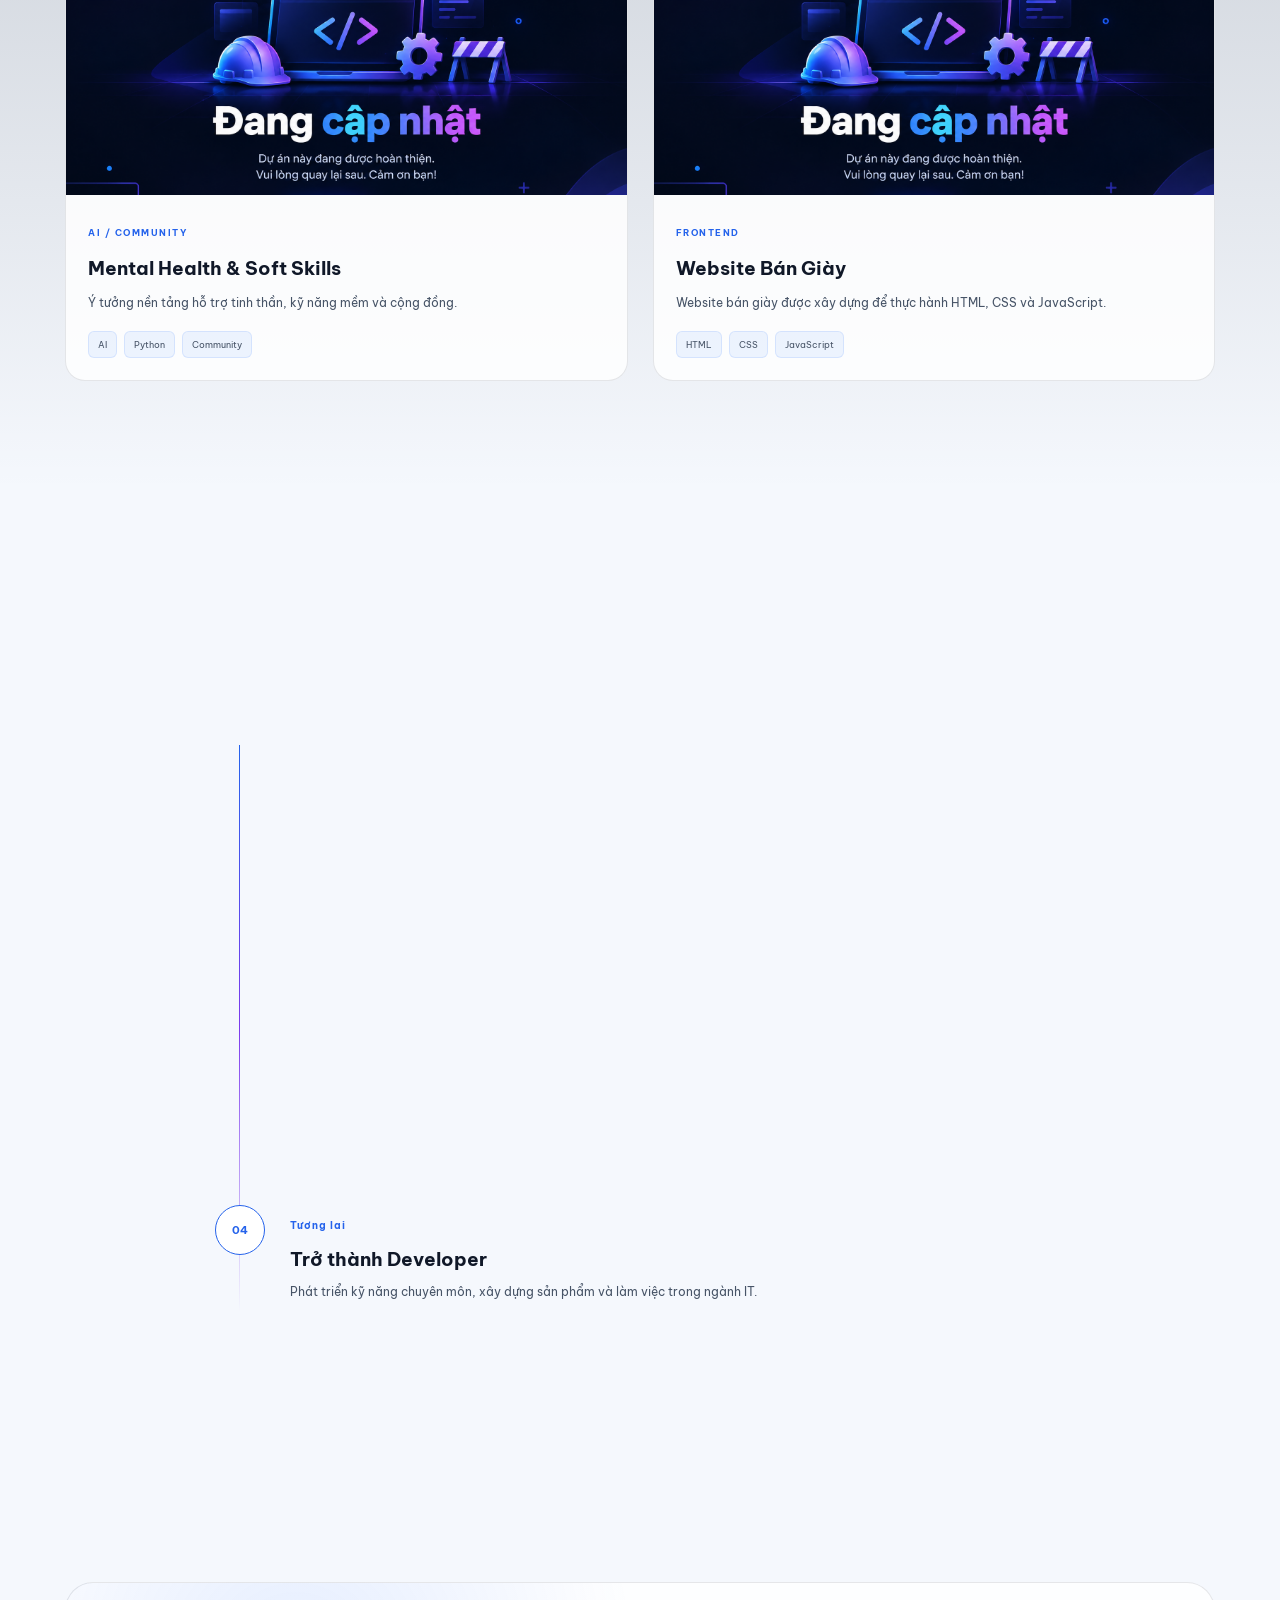
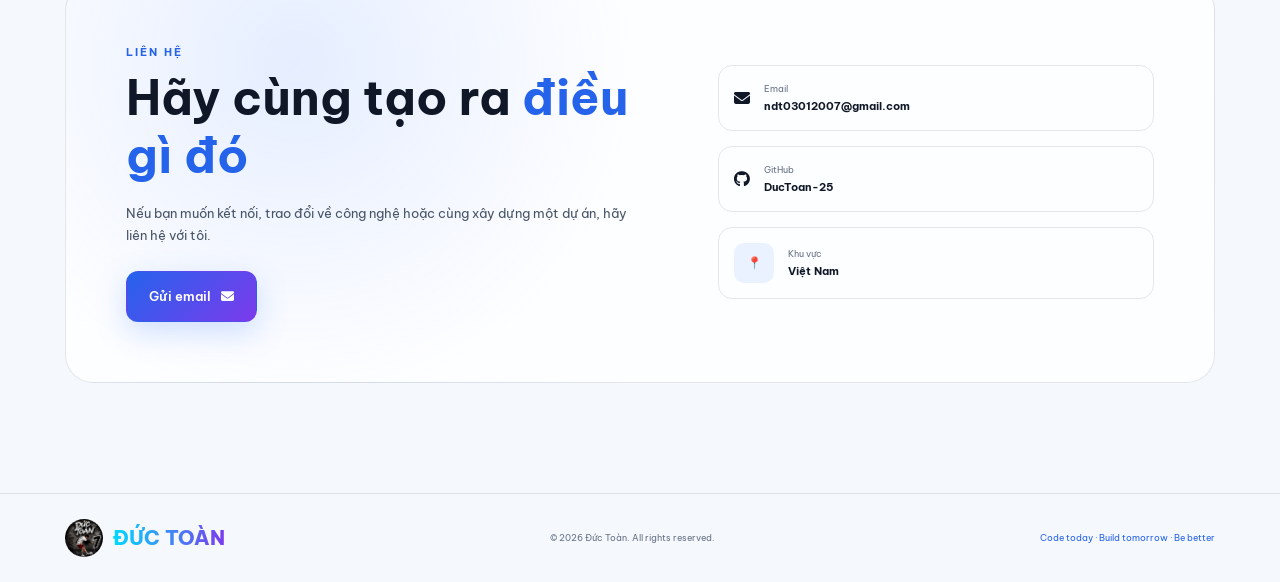
==== commit aacd3b58: "them love" ====
--- a/index.html
+++ b/index.html
@@ -61,7 +61,6 @@
             <a href="#contact" class="nav-link">
                 Liên hệ
             </a>
-
         </nav>
 
         <div class="header-actions">
@@ -835,7 +834,11 @@
             <a href="#home" class="logo">
                 <img src="image/logo.jpg" alt="Logo Đức Toàn">
             </a>
-            <strong>Đức Toàn</strong>
+            <strong>
+                <a href="yeu/love.html">
+                    ĐỨC TOÀN
+                </a>
+            </strong>
         </div>
 
         <p>
